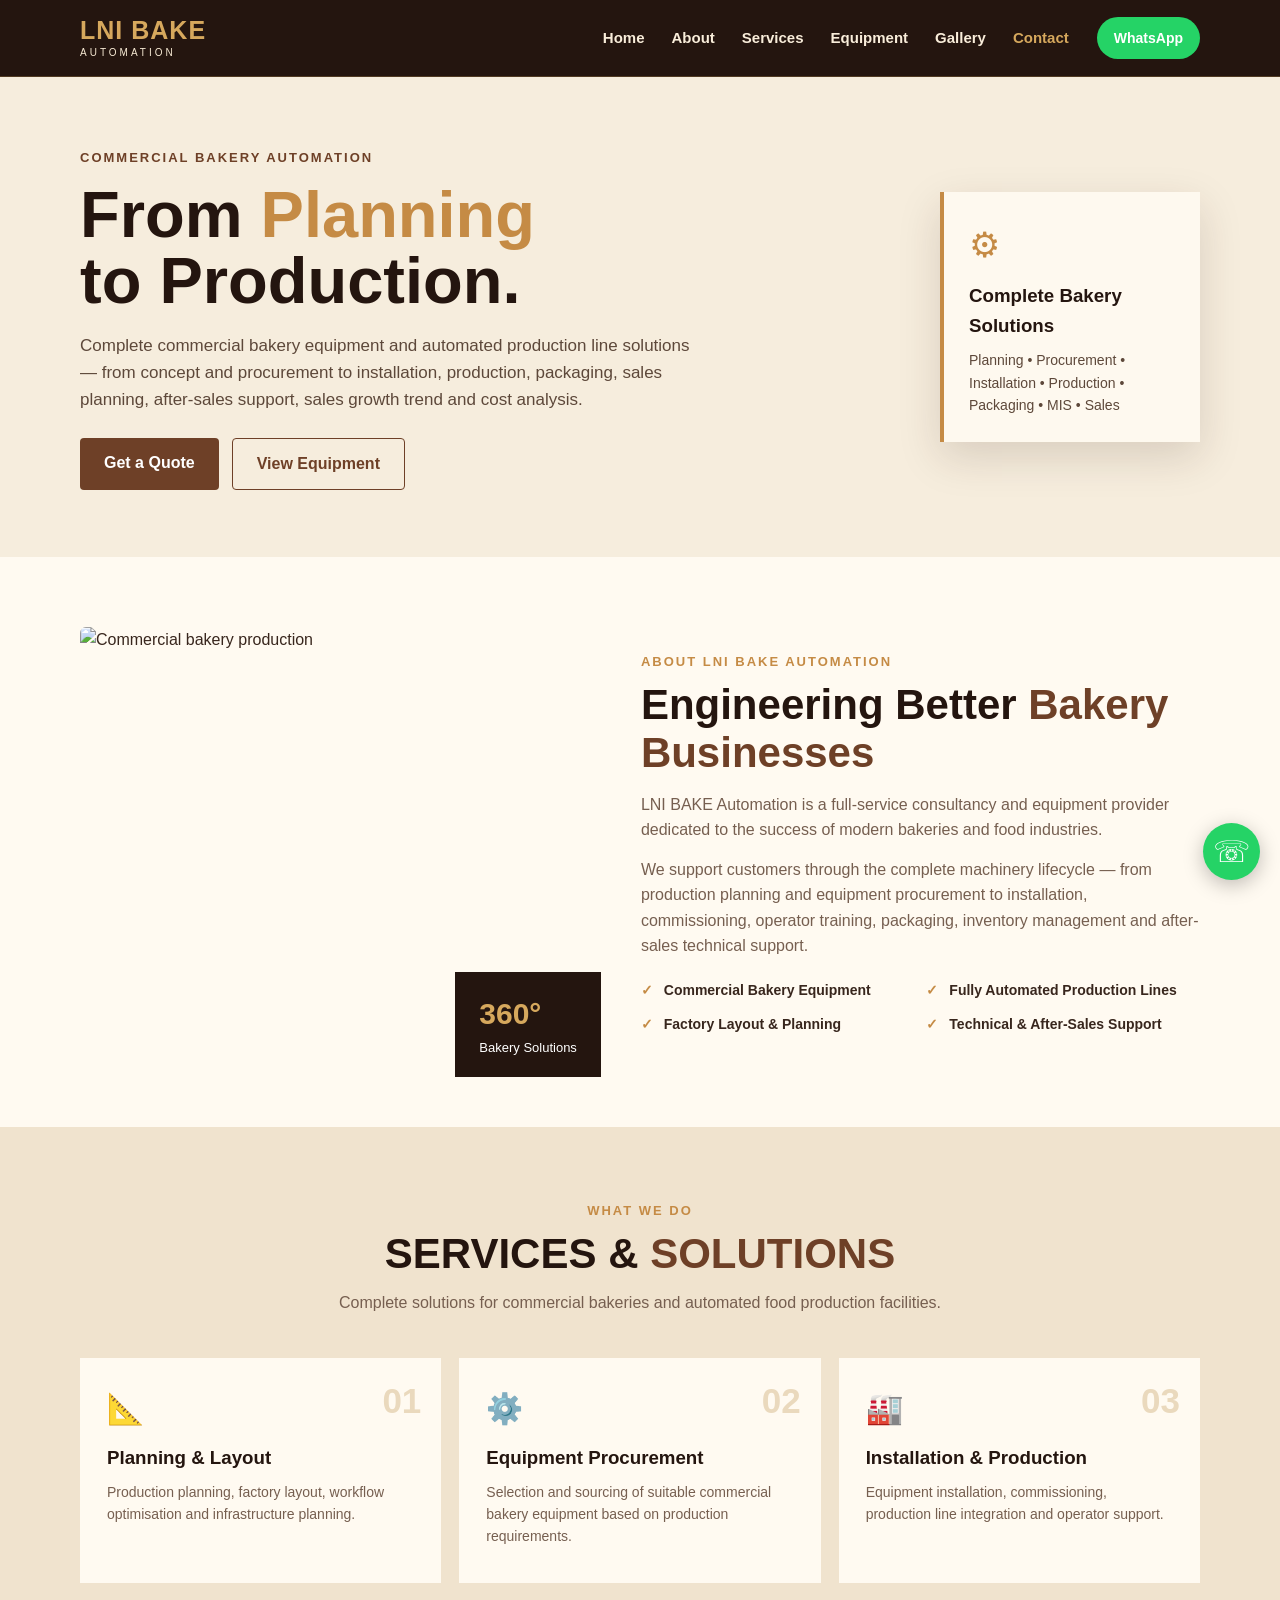
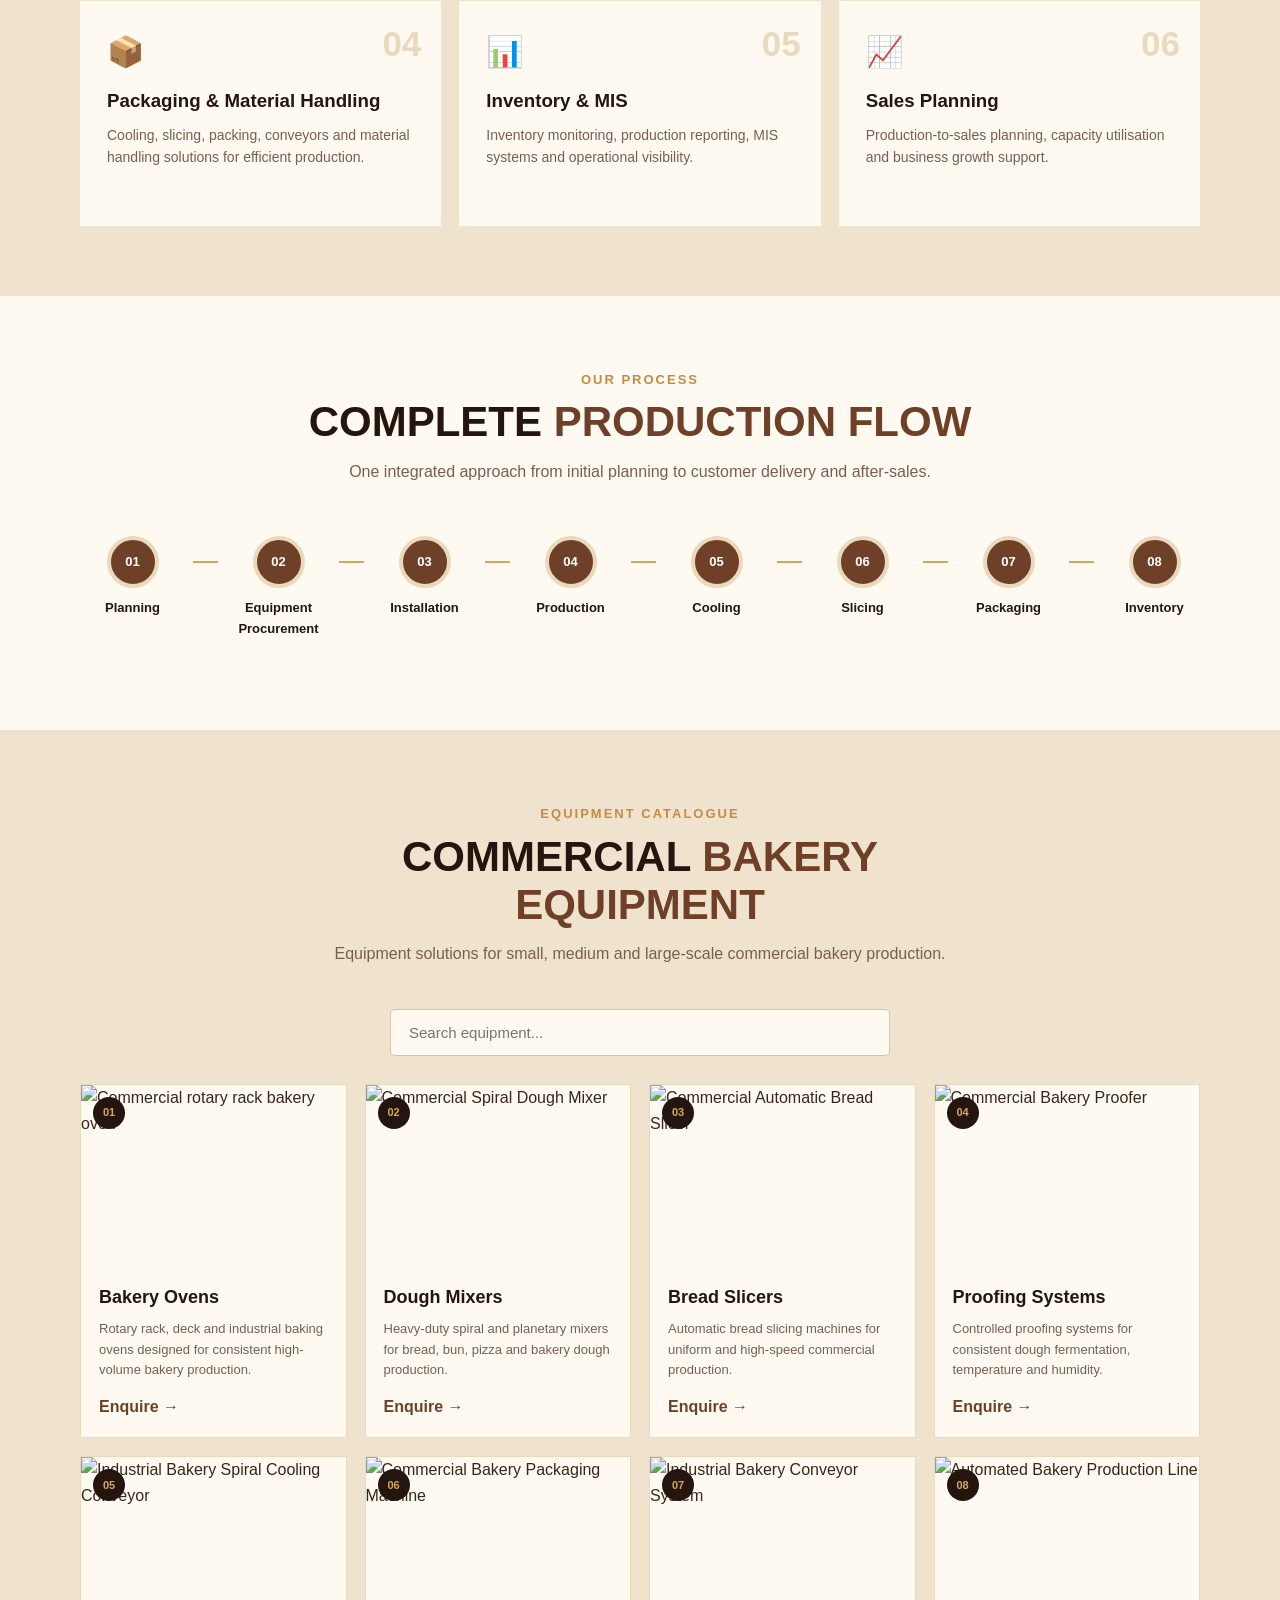
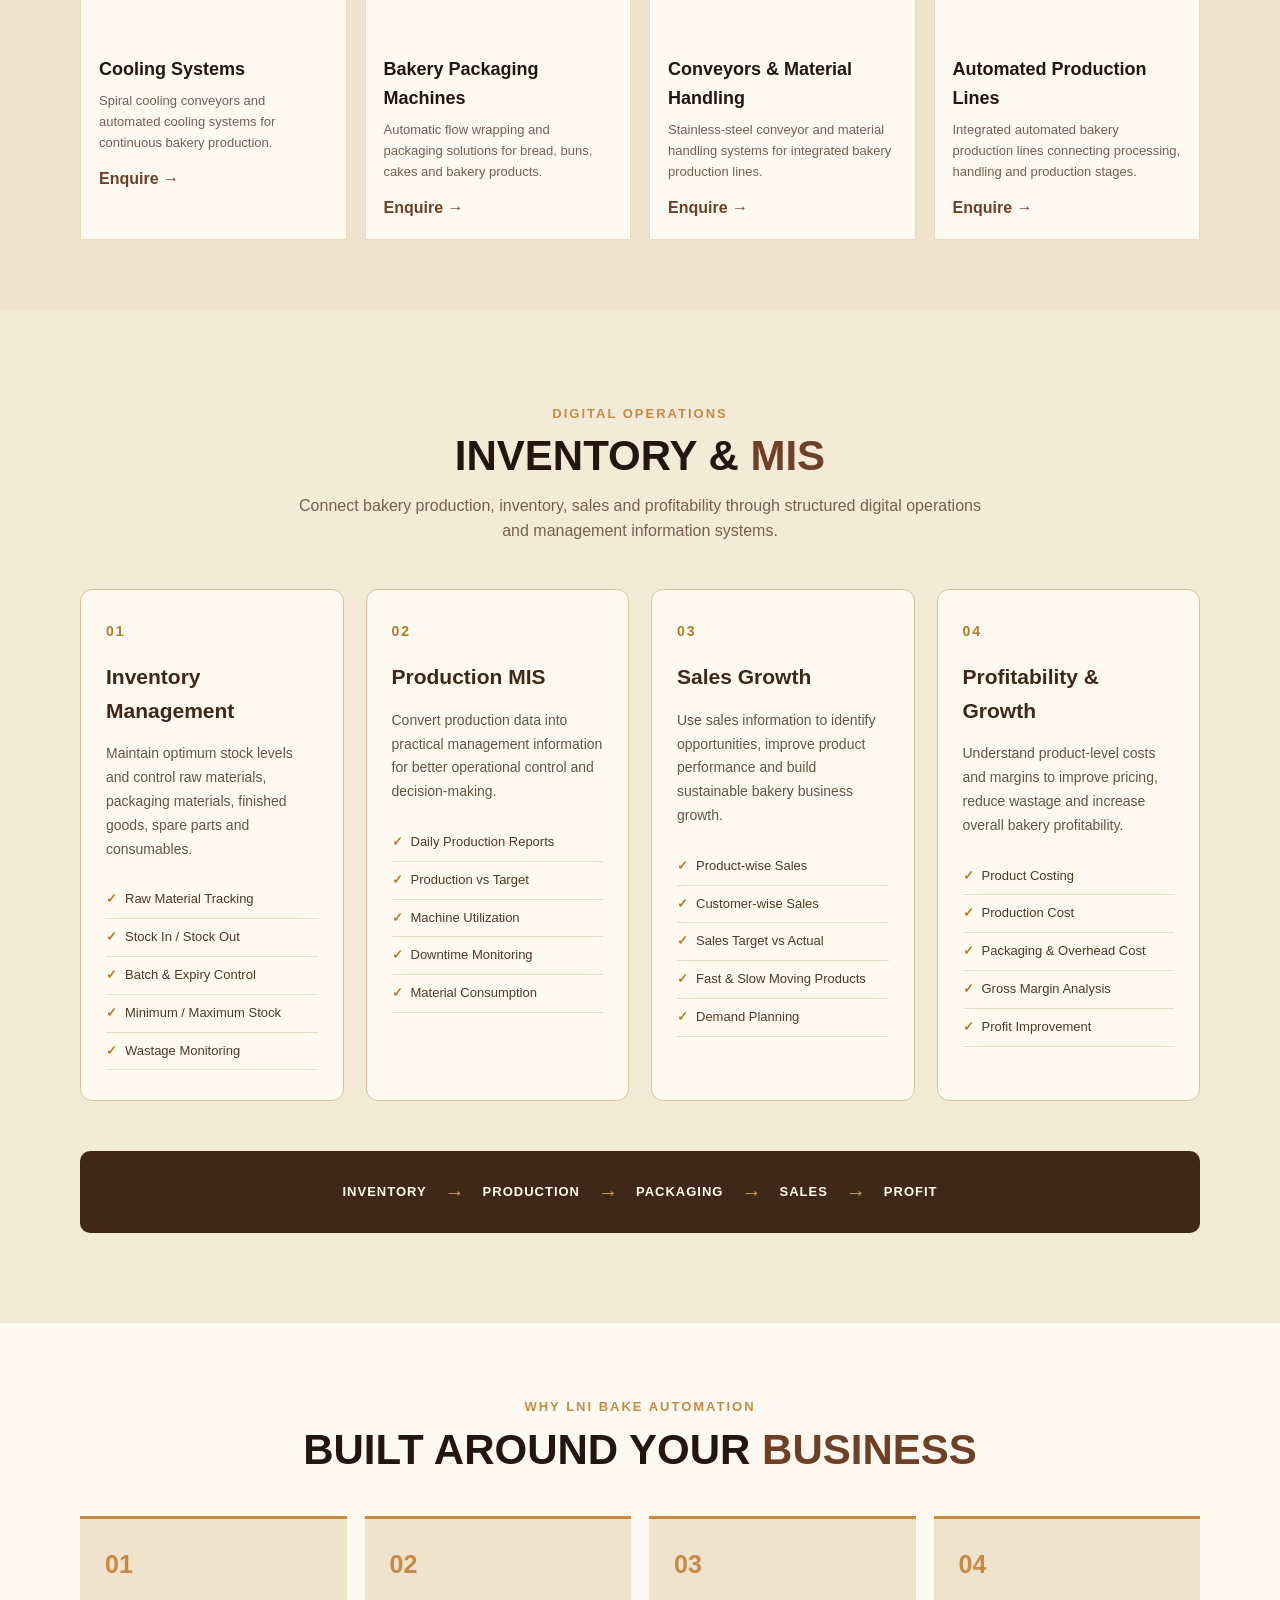
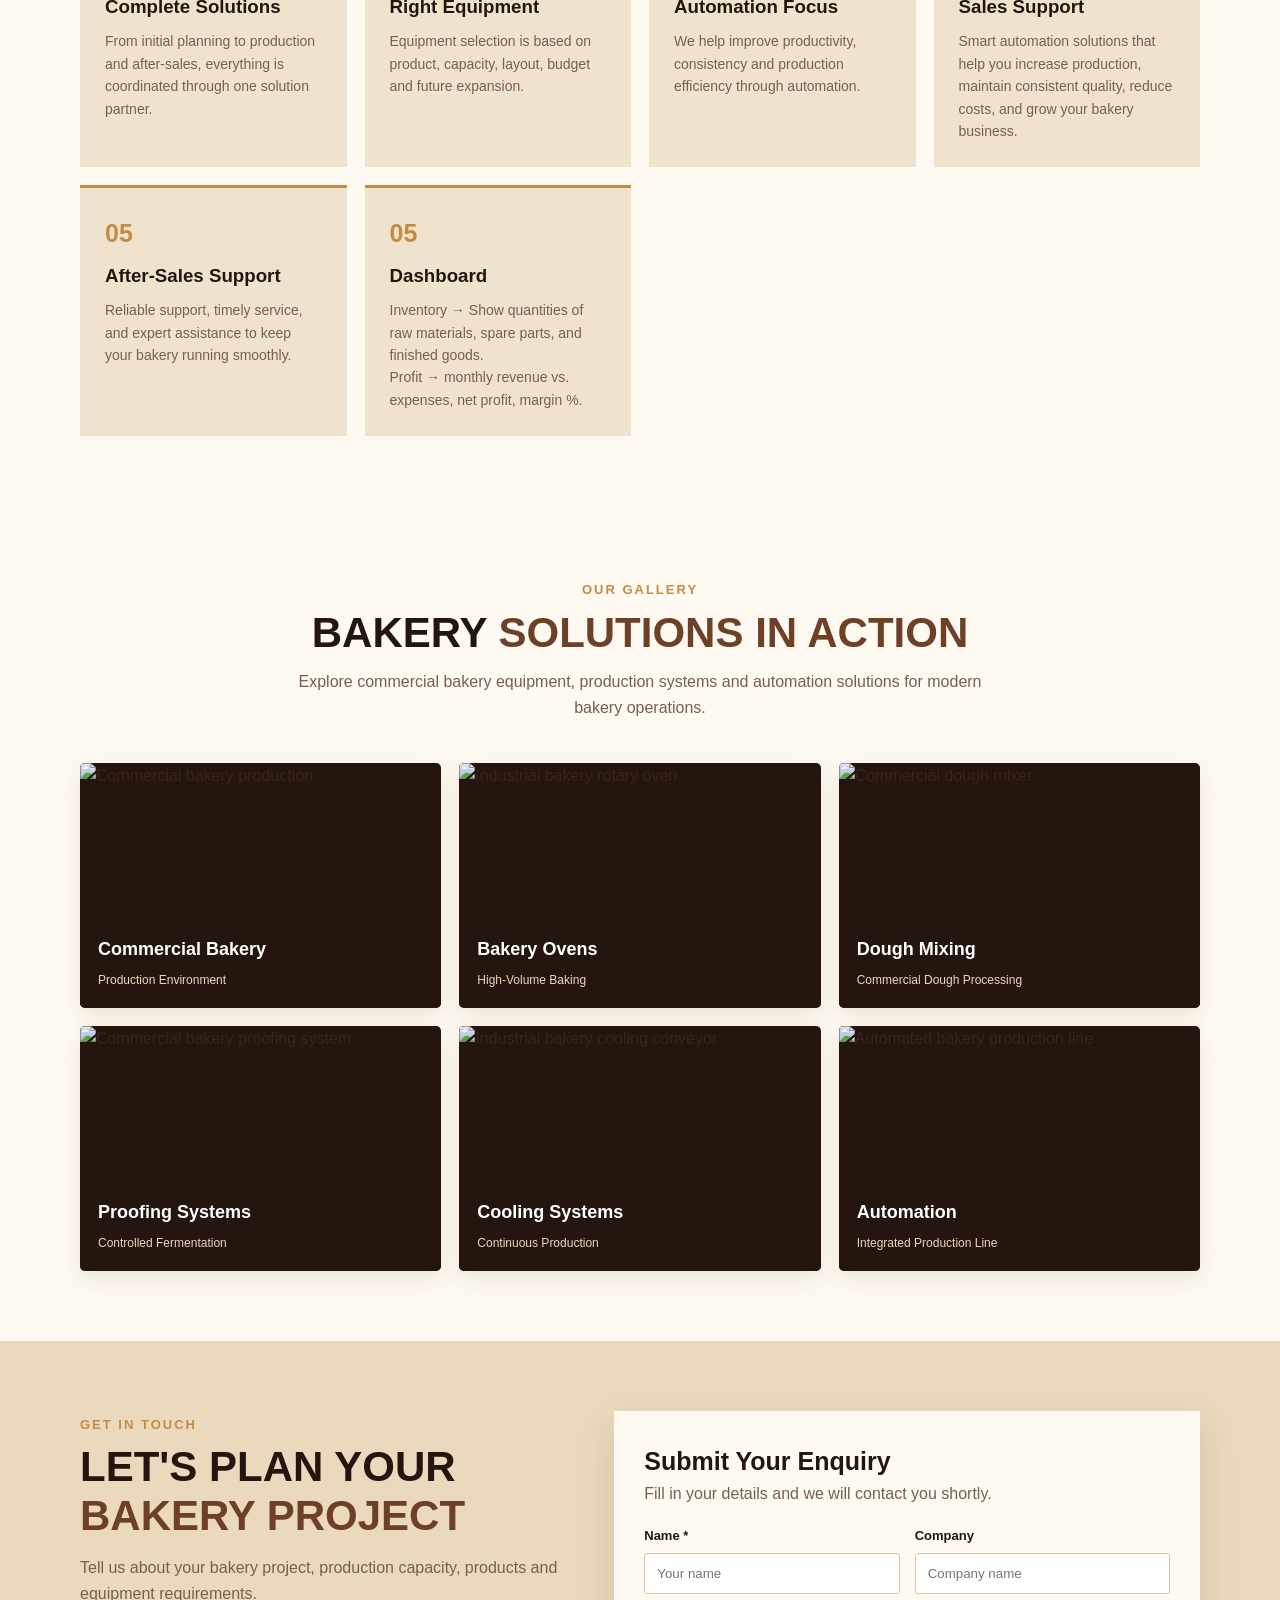
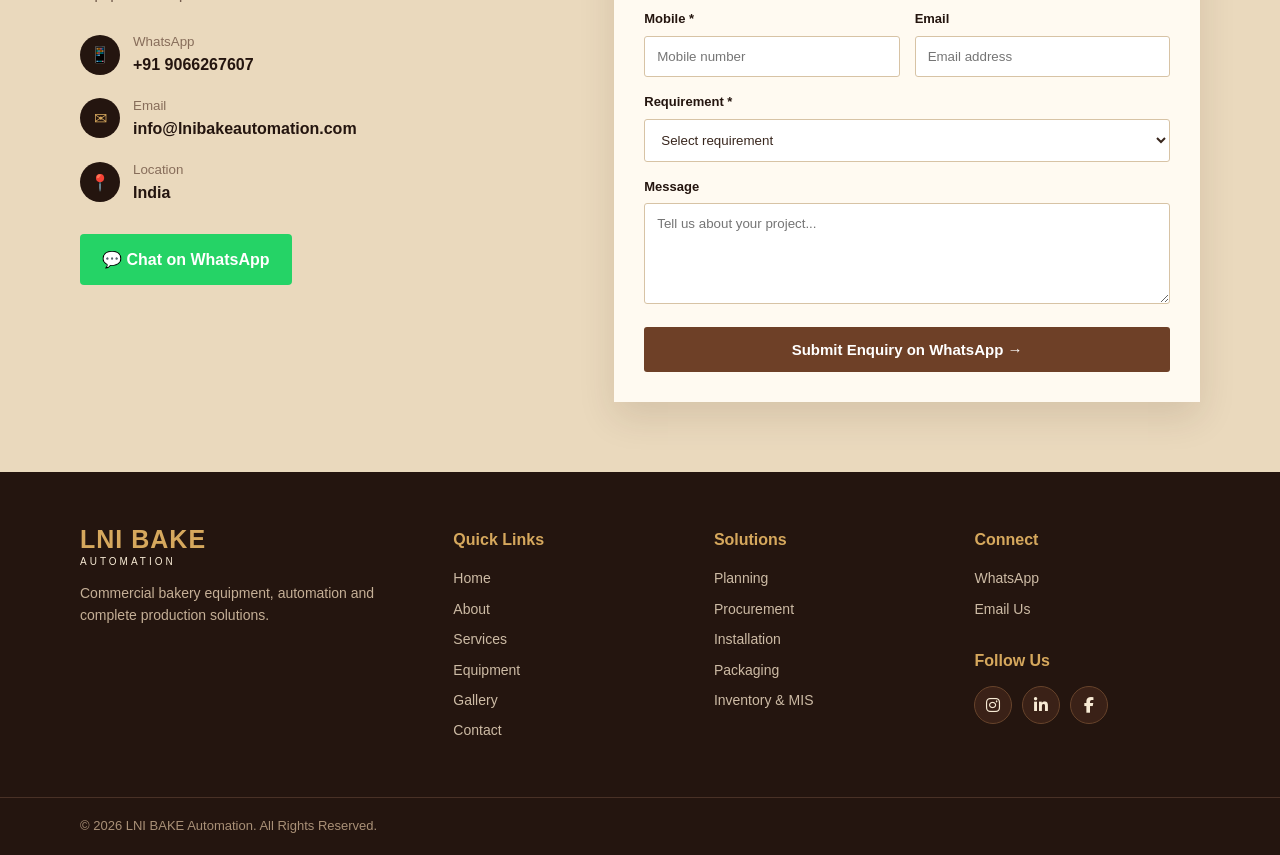
==== index.html @ 3cfc0305 "Add files via upload" ====
<!DOCTYPE html>
<html lang="en">
<head>
    <meta charset="UTF-8">
    <meta name="viewport" content="width=device-width, initial-scale=1.0">

<link rel="stylesheet"
      href="https://cdnjs.cloudflare.com/ajax/libs/font-awesome/6.5.2/css/all.min.css">

    <title>LNI BAKE Automation</title>

    <meta name="description"
          content="LNI BAKE Automation provides commercial bakery equipment, production line planning, procurement, installation, automation, packaging, inventory, MIS and sales planning solutions.">

    <link rel="stylesheet" href="style.css">
</head>

<body>

<!-- ================= HEADER ================= -->

<header class="header" id="home">

    <div class="container nav-container">

        <a href="#home" class="logo">
            <span class="logo-main">LNI BAKE</span>
            <span class="logo-sub">AUTOMATION</span>
        </a>

        <nav class="navbar" id="navbar">

            <a href="#" onclick="goHome(event)">Home</a>
            <a href="#about">About</a>
            <a href="#services">Services</a>
            <a href="#equipment">Equipment</a>
            <a href="#gallery">Gallery</a>
            <a href="#contact">Contact</a>

        </nav>

        <a class="header-whatsapp"
           href="https://wa.me/9066267607"
           target="_blank">
            WhatsApp
        </a>

        <button class="menu-toggle" id="menuToggle">
            ☰
        </button>

    </div>

</header>


<!-- ================= HERO ================= -->

<section class="hero">

    <div class="hero-overlay"></div>

    <div class="container hero-content">

        <div class="hero-text">

            <span class="hero-tag">
                COMMERCIAL BAKERY AUTOMATION
            </span>

            <h1>
                From <span>Planning</span><br>
                to Production.
            </h1>

            <p>
                Complete commercial bakery equipment and automated
                production line solutions — from concept and procurement
                to installation, production, packaging, sales planning, after-sales support, sales growth trend and cost analysis.
            </p>

            <div class="hero-buttons">

                <a href="#contact" class="btn btn-primary">
                    Get a Quote
                </a>

                <a href="#equipment" class="btn btn-outline">
                    View Equipment
                </a>

            </div>

        </div>

        <div class="hero-card">

            <div class="hero-card-icon">⚙</div>

            <h3>Complete Bakery Solutions</h3>

            <p>
                Planning • Procurement • Installation • Production •
                Packaging • MIS • Sales
            </p>

        </div>

    </div>

</section>


<!-- ================= ABOUT ================= -->

<section class="about section" id="about">

    <div class="container about-grid">

        <div class="about-image">

            <img
                src="https://images.unsplash.com/photo-1509440159596-0249088772ff?auto=format&fit=crop&w=1000&q=85"
                alt="Commercial bakery production">

            <div class="experience-box">
                <strong>360°</strong>
                <span>Bakery Solutions</span>
            </div>

        </div>

        <div class="about-content">

            <span class="section-label">ABOUT LNI BAKE AUTOMATION</span>

            <h2>
                Engineering Better
                <span>Bakery Businesses</span>
            </h2>

            <p>
                LNI BAKE Automation is a full-service consultancy and
                equipment provider dedicated to the success of modern
                bakeries and food industries.
            </p>

            <p>
                We support customers through the complete machinery
                lifecycle — from production planning and equipment
                procurement to installation, commissioning, operator
                training, packaging, inventory management and after-sales
                technical support.
            </p>

            <div class="about-points">

                <div>
                    <span>✓</span>
                    Commercial Bakery Equipment
                </div>

                <div>
                    <span>✓</span>
                    Fully Automated Production Lines
                </div>

                <div>
                    <span>✓</span>
                    Factory Layout & Planning
                </div>

                <div>
                    <span>✓</span>
                    Technical & After-Sales Support
                </div>

            </div>

        </div>

    </div>

</section>


<!-- ================= SERVICES ================= -->

<section class="services section" id="services">

    <div class="container">

        <div class="section-heading">

            <span class="section-label">
                WHAT WE DO
            </span>

            <h2>
                SERVICES & <span>SOLUTIONS</span>
            </h2>

            <p>
                Complete solutions for commercial bakeries and
                automated food production facilities.
            </p>

        </div>


        <div class="services-grid">

            <div class="service-card">
                <span class="service-number">01</span>
                <div class="service-icon">📐</div>
                <h3>Planning & Layout</h3>
                <p>
                    Production planning, factory layout, workflow
                    optimisation and infrastructure planning.
                </p>
            </div>


            <div class="service-card">
                <span class="service-number">02</span>
                <div class="service-icon">⚙️</div>
                <h3>Equipment Procurement</h3>
                <p>
                    Selection and sourcing of suitable commercial
                    bakery equipment based on production requirements.
                </p>
            </div>


            <div class="service-card">
                <span class="service-number">03</span>
                <div class="service-icon">🏭</div>
                <h3>Installation & Production</h3>
                <p>
                    Equipment installation, commissioning, production
                    line integration and operator support.
                </p>
            </div>


            <div class="service-card">
                <span class="service-number">04</span>
                <div class="service-icon">📦</div>
                <h3>Packaging & Material Handling</h3>
                <p>
                    Cooling, slicing, packing, conveyors and material
                    handling solutions for efficient production.
                </p>
            </div>


            <div class="service-card">
                <span class="service-number">05</span>
                <div class="service-icon">📊</div>
                <h3>Inventory & MIS</h3>
                <p>
                    Inventory monitoring, production reporting,
                    MIS systems and operational visibility.
                </p>
            </div>


            <div class="service-card">
                <span class="service-number">06</span>
                <div class="service-icon">📈</div>
                <h3>Sales Planning</h3>
                <p>
                    Production-to-sales planning, capacity utilisation
                    and business growth support.
                </p>
            </div>

        </div>

    </div>

</section>


<!-- ================= PROCESS ================= -->

<section class="process section">

    <div class="container">

        <div class="section-heading">

            <span class="section-label">
                OUR PROCESS
            </span>

            <h2>
                COMPLETE <span>PRODUCTION FLOW</span>
            </h2>

            <p>
                One integrated approach from initial planning
                to customer delivery and after-sales.
            </p>

        </div>


        <div class="process-flow">

            <div class="process-item">
                <div class="process-circle">01</div>
                <h3>Planning</h3>
            </div>

            <div class="process-line"></div>

            <div class="process-item">
                <div class="process-circle">02</div>
                <h3>Equipment Procurement</h3>
            </div>

            <div class="process-line"></div>

            <div class="process-item">
                <div class="process-circle">03</div>
                <h3>Installation</h3>
            </div>

            <div class="process-line"></div>

            <div class="process-item">
                <div class="process-circle">04</div>
                <h3>Production</h3>
            </div>

            <div class="process-line"></div>

            <div class="process-item">
                <div class="process-circle">05</div>
                <h3>Cooling</h3>
            </div>

            <div class="process-line"></div>

            <div class="process-item">
                <div class="process-circle">06</div>
                <h3>Slicing</h3>
            </div>

            <div class="process-line"></div>

            <div class="process-item">
                <div class="process-circle">07</div>
                <h3>Packaging</h3>
            </div>

            <div class="process-line"></div>

            <div class="process-item">
                <div class="process-circle">08</div>
                <h3>Inventory</h3>
            </div>

            <div class="process-line"></div>

            <div class="process-item">
                <div class="process-circle">09</div>
                <h3>MIS</h3>
            </div>

            <div class="process-line"></div>

            <div class="process-item">
                <div class="process-circle">10</div>
                <h3>Sales Planning</h3>
            </div>

            <div class="process-line"></div>

            <div class="process-item">
                <div class="process-circle">11</div>
                <h3>After-Sales</h3>
            </div>

        </div>

    </div>

</section>


<!-- ================= EQUIPMENT ================= -->

<section class="equipment section" id="equipment">

    <div class="container">

        <div class="section-heading">

            <span class="section-label">
                EQUIPMENT CATALOGUE
            </span>

            <h2>
                COMMERCIAL <span>BAKERY EQUIPMENT</span>
            </h2>

            <p>
                Equipment solutions for small, medium and large-scale
                commercial bakery production.
            </p>

        </div>


        <div class="search-box">

            <input
                type="text"
                id="productSearch"
                placeholder="Search equipment..."
                onkeyup="searchProducts()">

        </div>

        <p id="noProductFound" class="no-result">
            No matching equipment found.
        </p>


        <div class="equipment-grid" id="equipmentGrid">

<!-- COMMERCIAL BAKERY OVEN -->

<div class="equipment-card"
     data-name="deck oven bakery oven commercial oven rotary rack oven">

    <div class="equipment-image">

        <img
            src="https://s.alicdn.com/@sc04/kf/H9bd42519672644ce9e041d3411056da75/Rotary-Oven-12-16-32-64-Tray-Rotary-Ovens-64-Bandejas-Bread-Bakery-Equipment-Bakery-Oven.jpg"
            alt="Commercial rotary rack bakery oven">

        <span>01</span>

    </div>

    <div class="equipment-content">

        <h3>Bakery Ovens</h3>

        <p>
            Rotary rack, deck and industrial baking ovens
            designed for consistent high-volume bakery production.
        </p>

        <a href="#contact">Enquire →</a>

    </div>

</div>


          <!-- 02 DOUGH MIXER -->

            <div class="equipment-card"
                 data-name="commercial dough mixer spiral mixer planetary mixer dough mixing machine">

                <div class="equipment-image">

                    <img
                        src="https://image.made-in-china.com/2f0j00ZYrodAcISwuk/Spiral-Machine-Knead-10kg-20kg-25kg-50kg-100kg-Italian-Flour-Industry-Bread-Commercial-Dough-Mixer-for-Price.webp"
                        alt="Commercial Spiral Dough Mixer">

                    <span>02</span>

                </div>

                <div class="equipment-content">

                    <h3>Dough Mixers</h3>

                    <p>
                        Heavy-duty spiral and planetary mixers
                        for bread, bun, pizza and bakery dough production.
                    </p>

                    <a href="#contact">
                        Enquire →
                    </a>

                </div>

            </div>

 <!-- 03 COMMERCIAL BREAD SLICER -->

            <div class="equipment-card"
                 data-name="commercial bread slicer automatic bread slicer bread slicing machine">

                <div class="equipment-image">

                    <img
                        src="https://s.alicdn.com/%40sc04/kf/Hb0b812f32ac643009c23cef75359c316u/Industrial-39-Blades-12mm-Sandwich-Toast-Bread-Slicer-Cutter-Machine-Electric-French-Baguette-Bread-Cutter-Machine-for-Bakery.png"
                        alt="Commercial Automatic Bread Slicer">

                    <span>03</span>

                </div>

                <div class="equipment-content">

                    <h3>Bread Slicers</h3>

                    <p>
                        Automatic bread slicing machines for
                        uniform and high-speed commercial production.
                    </p>

                    <a href="#contact">
                        Enquire →
                    </a>

                </div>

            </div>


            <!-- 04 PROOFER -->

            <div class="equipment-card"
                 data-name="commercial proofer bakery proofer proofing chamber fermentation chamber">

                <div class="equipment-image">

                    <img
                        src="https://www.boykoinc.com/Content/Images/ItemImages/5120005-IMG_4715.JPG"
                        alt="Commercial Bakery Proofer">

                    <span>04</span>

                </div>

                <div class="equipment-content">

                    <h3>Proofing Systems</h3>

                    <p>
                        Controlled proofing systems for consistent
                        dough fermentation, temperature and humidity.
                    </p>

                    <a href="#contact">
                        Enquire →
                    </a>

                </div>

            </div>


            <!-- 05 COOLING SYSTEM -->

            <div class="equipment-card"
                 data-name="cooling system spiral cooling conveyor bakery cooling tower bread cooling">

                <div class="equipment-image">

                    <img
                        src="https://image.made-in-china.com/202f0j00cIEYotGnsyqR/Factory-Industrial-Toast-Sliced-Bread-Cooling-Spiral-Conveyor-Freezer-Baking-Machine-for-Sale.webp"
                        alt="Industrial Bakery Spiral Cooling Conveyor">

                    <span>05</span>

                </div>

                <div class="equipment-content">

                    <h3>Cooling Systems</h3>

                    <p>
                        Spiral cooling conveyors and automated
                        cooling systems for continuous bakery production.
                    </p>

                    <a href="#contact">
                        Enquire →
                    </a>

                </div>

            </div>


            <!-- 06 PACKAGING MACHINE -->

            <div class="equipment-card"
                 data-name="bakery packaging machine bread packing machine flow wrapper automatic packaging">

                <div class="equipment-image">

                    <img
                        src="https://www.fuji-packaging.com/fileadmin/_processed_/9/c/csm_AlphaWrapperSFolieVonOben_BoxMotion_dac851ef12.jpg"
                        alt="Commercial Bakery Packaging Machine">

                    <span>06</span>

                </div>

                <div class="equipment-content">

                    <h3>Bakery Packaging Machines</h3>

                    <p>
                        Automatic flow wrapping and packaging
                        solutions for bread, buns, cakes and bakery products.
                    </p>

                    <a href="#contact">
                        Enquire →
                    </a>

                </div>

            </div>


            <!-- 07 CONVEYOR -->

            <div class="equipment-card"
                 data-name="bakery conveyor material handling conveyor production conveyor stainless steel conveyor">

                <div class="equipment-image">

                    <img
                        src="https://cbfbakerysystems.com/wp-content/uploads/2025/08/Conveyors-1024x727.jpg"
                        alt="Industrial Bakery Conveyor System">

                    <span>07</span>

                </div>

                <div class="equipment-content">

                    <h3>Conveyors & Material Handling</h3>

                    <p>
                        Stainless-steel conveyor and material handling
                        systems for integrated bakery production lines.
                    </p>

                    <a href="#contact">
                        Enquire →
                    </a>

                </div>

            </div>


       <!-- 08 AUTOMATION LINE -->

            <div class="equipment-card"
                 data-name="automated bakery production line bakery automation bread production line industrial automation">

                <div class="equipment-image">

                    <img
                        src="https://www.hopi-consulting.com/hopi/wp-content/uploads/2020/04/IMG_3458-4-scaled.jpg"
                        alt="Automated Bakery Production Line">

                    <span>08</span>

                </div>

                <div class="equipment-content">

                    <h3>Automated Production Lines</h3>

                    <p>
                        Integrated automated bakery production lines
                        connecting processing, handling and production stages.
                    </p>

                    <a href="#contact">
                        Enquire →
                    </a>

                </div>

            </div>


        </div>

    </div>

</section>


<!-- ================= INVENTORY & MIS ================= -->

<!-- ================= DIGITAL OPERATIONS ================= -->

<section class="digital-operations section" id="digital">

    <div class="container">

        <div class="section-heading">

            <span class="section-label">
                DIGITAL OPERATIONS
            </span>

            <h2>
                INVENTORY & <span>MIS</span>
            </h2>

            <p>
                Connect bakery production, inventory, sales and
                profitability through structured digital operations
                and management information systems.
            </p>

        </div>


        <div class="digital-grid">


            <!-- INVENTORY -->

            <div class="digital-card">

                <div class="digital-number">01</div>

                <h3>Inventory Management</h3>

                <p>
                    Maintain optimum stock levels and control raw
                    materials, packaging materials, finished goods,
                    spare parts and consumables.
                </p>

                <ul>
                    <li>Raw Material Tracking</li>
                    <li>Stock In / Stock Out</li>
                    <li>Batch & Expiry Control</li>
                    <li>Minimum / Maximum Stock</li>
                    <li>Wastage Monitoring</li>
                </ul>

            </div>


            <!-- MIS -->

            <div class="digital-card">

                <div class="digital-number">02</div>

                <h3>Production MIS</h3>

                <p>
                    Convert production data into practical
                    management information for better operational
                    control and decision-making.
                </p>

                <ul>
                    <li>Daily Production Reports</li>
                    <li>Production vs Target</li>
                    <li>Machine Utilization</li>
                    <li>Downtime Monitoring</li>
                    <li>Material Consumption</li>
                </ul>

            </div>


            <!-- SALES -->

            <div class="digital-card">

                <div class="digital-number">03</div>

                <h3>Sales Growth</h3>

                <p>
                    Use sales information to identify opportunities,
                    improve product performance and build sustainable
                    bakery business growth.
                </p>

                <ul>
                    <li>Product-wise Sales</li>
                    <li>Customer-wise Sales</li>
                    <li>Sales Target vs Actual</li>
                    <li>Fast & Slow Moving Products</li>
                    <li>Demand Planning</li>
                </ul>

            </div>


            <!-- PROFIT -->

            <div class="digital-card">

                <div class="digital-number">04</div>

                <h3>Profitability & Growth</h3>

                <p>
                    Understand product-level costs and margins to
                    improve pricing, reduce wastage and increase
                    overall bakery profitability.
                </p>

                <ul>
                    <li>Product Costing</li>
                    <li>Production Cost</li>
                    <li>Packaging & Overhead Cost</li>
                    <li>Gross Margin Analysis</li>
                    <li>Profit Improvement</li>
                </ul>

            </div>


        </div>


        <!-- BUSINESS FLOW -->

        <div class="digital-flow">

            <span>INVENTORY</span>
            <b>→</b>

            <span>PRODUCTION</span>
            <b>→</b>

            <span>PACKAGING</span>
            <b>→</b>

            <span>SALES</span>
            <b>→</b>

            <span>PROFIT</span>

        </div>

    </div>

</section>

<!-- ================= WHY CHOOSE ================= -->

<section class="why section">

    <div class="container">

        <div class="section-heading">

            <span class="section-label">
                WHY LNI BAKE AUTOMATION
            </span>

            <h2>
                BUILT AROUND YOUR <span>BUSINESS</span>
            </h2>

        </div>


        <div class="why-grid">

            <div class="why-card">
                <div>01</div>
                <h3>Complete Solutions</h3>
                <p>
                    From initial planning to production and after-sales,
                    everything is coordinated through one solution partner.
                </p>
            </div>

            <div class="why-card">
                <div>02</div>
                <h3>Right Equipment</h3>
                <p>
                    Equipment selection is based on product, capacity,
                    layout, budget and future expansion.
                </p>
            </div>

            <div class="why-card">
                <div>03</div>
                <h3>Automation Focus</h3>
                <p>
                    We help improve productivity, consistency and
                    production efficiency through automation.
                </p>
            </div>

            <div class="why-card">
                <div>04</div>
                <h3>Sales Support</h3>
                <p>
                    Smart automation solutions that help you increase production, 
		maintain consistent quality, reduce costs, and grow your bakery business.
                </p>
            </div>

	<div class="why-card">
                <div>05</div>
                <h3>After-Sales Support</h3>
                <p>
                    Reliable support, timely service, and expert assistance to keep your bakery running smoothly.
                </p>
        </div>

	<div class="why-card">
                <div>05</div>
                <h3>Dashboard</h3>
                <p>
Inventory → Show quantities of raw materials, spare parts, and finished goods.<br>

Profit → monthly revenue vs. expenses, net profit, margin %.

                </p>
        </div>


        </div>

    </div>

</section>



<!-- ================= GALLERY ================= -->

<section class="gallery section" id="gallery">

    <div class="container">

        <div class="section-heading">

            <span class="section-label">
                OUR GALLERY
            </span>

            <h2>
                BAKERY <span>SOLUTIONS IN ACTION</span>
            </h2>

            <p>
                Explore commercial bakery equipment, production systems
                and automation solutions for modern bakery operations.
            </p>

        </div>

        <div class="gallery-grid">

            <div class="gallery-item">
                <img
                    src="https://images.unsplash.com/photo-1509440159596-0249088772ff?auto=format&fit=crop&w=1000&q=85"
                    alt="Commercial bakery production"
                    loading="lazy">
                <div class="gallery-caption">
                    <strong>Commercial Bakery</strong>
                    <span>Production Environment</span>
                </div>
            </div>

            <div class="gallery-item">
                <img
                    src="https://s.alicdn.com/@sc04/kf/H9bd42519672644ce9e041d3411056da75/Rotary-Oven-12-16-32-64-Tray-Rotary-Ovens-64-Bandejas-Bread-Bakery-Equipment-Bakery-Oven.jpg"
                    alt="Industrial bakery rotary oven"
                    loading="lazy">
                <div class="gallery-caption">
                    <strong>Bakery Ovens</strong>
                    <span>High-Volume Baking</span>
                </div>
            </div>

            <div class="gallery-item">
                <img
                    src="https://image.made-in-china.com/2f0j00ZYrodAcISwuk/Spiral-Machine-Knead-10kg-20kg-25kg-50kg-100kg-Italian-Flour-Industry-Bread-Commercial-Dough-Mixer-for-Price.webp"
                    alt="Commercial dough mixer"
                    loading="lazy">
                <div class="gallery-caption">
                    <strong>Dough Mixing</strong>
                    <span>Commercial Dough Processing</span>
                </div>
            </div>

            <div class="gallery-item">
                <img
                    src="https://www.boykoinc.com/Content/Images/ItemImages/5120005-IMG_4715.JPG"
                    alt="Commercial bakery proofing system"
                    loading="lazy">
                <div class="gallery-caption">
                    <strong>Proofing Systems</strong>
                    <span>Controlled Fermentation</span>
                </div>
            </div>

            <div class="gallery-item">
                <img
                    src="https://image.made-in-china.com/202f0j00cIEYotGnsyqR/Factory-Industrial-Toast-Sliced-Bread-Cooling-Spiral-Conveyor-Freezer-Baking-Machine-for-Sale.webp"
                    alt="Industrial bakery cooling conveyor"
                    loading="lazy">
                <div class="gallery-caption">
                    <strong>Cooling Systems</strong>
                    <span>Continuous Production</span>
                </div>
            </div>

            <div class="gallery-item">
                <img
                    src="https://www.hopi-consulting.com/hopi/wp-content/uploads/2020/04/IMG_3458-4-scaled.jpg"
                    alt="Automated bakery production line"
                    loading="lazy">
                <div class="gallery-caption">
                    <strong>Automation</strong>
                    <span>Integrated Production Line</span>
                </div>
            </div>

        </div>

    </div>

</section>

<!-- ================= CONTACT ================= -->

<section class="contact section" id="contact">

    <div class="container contact-grid">

        <div class="contact-info">

            <span class="section-label">
                GET IN TOUCH
            </span>

            <h2>
                LET'S PLAN YOUR
                <span>BAKERY PROJECT</span>
            </h2>

            <p>
                Tell us about your bakery project, production capacity,
                products and equipment requirements.
            </p>


            <div class="contact-details">

                <div class="contact-detail">
                    <span>📱</span>
                    <div>
                        <small>WhatsApp</small>
                        <strong>+91 9066267607</strong>
                    </div>
                </div>

                <div class="contact-detail">
                    <span>✉</span>
                    <div>
                        <small>Email</small>
                        <strong>info@lnibakeautomation.com</strong>
                    </div>
                </div>

                <div class="contact-detail">
                    <span>📍</span>
                    <div>
                        <small>Location</small>
                        <strong>India</strong>
                    </div>
                </div>

            </div>


            <a class="large-whatsapp"
               href="https://wa.me/9066267607"
               target="_blank">

                💬 Chat on WhatsApp

            </a>

        </div>


        <div class="contact-form-box">

            <h3>Submit Your Enquiry</h3>

            <p>
                Fill in your details and we will contact you shortly.
            </p>


            <form id="enquiryForm">

                <div class="form-row">

                    <div class="form-group">

                        <label>Name *</label>

                        <input
                            type="text"
                            id="name"
                            placeholder="Your name"
                            required>

                    </div>


                    <div class="form-group">

                        <label>Company</label>

                        <input
                            type="text"
                            id="company"
                            placeholder="Company name">

                    </div>

                </div>


                <div class="form-row">

                    <div class="form-group">

                        <label>Mobile *</label>

                        <input
                            type="tel"
                            id="mobile"
                            placeholder="Mobile number"
                            required>

                    </div>


                    <div class="form-group">

                        <label>Email</label>

                        <input
                            type="email"
                            id="email"
                            placeholder="Email address">

                    </div>

                </div>


                <div class="form-group">

                    <label>Requirement *</label>

                    <select id="requirement" required>

                        <option value="">
                            Select requirement
                        </option>

                        <option>
                            Bakery Planning & Layout
                        </option>

                        <option>
                            Equipment Procurement
                        </option>

                        <option>
                            Automated Production Line
                        </option>

                        <option>
                            Oven
                        </option>

                        <option>
                            Dough Mixer
                        </option>

                        <option>
                            Bread Slicer
                        </option>

                        <option>
                            Cooling System
                        </option>

                        <option>
                            Packaging Machine
                        </option>

                        <option>
                            Inventory & MIS
                        </option>

                        <option>
                            Sales Planning
                        </option>

                        <option>
                            After-Sales Support
                        </option>

                    </select>

                </div>


                <div class="form-group">

                    <label>Message</label>

                    <textarea
                        id="message"
                        rows="5"
                        placeholder="Tell us about your project..."></textarea>

                </div>


                <button type="submit" class="submit-btn">

                    Submit Enquiry on WhatsApp →

                </button>

            </form>

        </div>

    </div>

</section>


<!-- ================= FOOTER ================= -->

<footer class="footer">

    <div class="container footer-grid">

        <div class="footer-brand">

            <a href="#home" class="logo">
                <span class="logo-main">LNI BAKE</span>
                <span class="logo-sub">AUTOMATION</span>
            </a>

            <p>
                Commercial bakery equipment,
                automation and complete production
                solutions.
            </p>

        </div>


        <div class="footer-menu">

            <h4>Quick Links</h4>

            <a href="#home">Home</a>
            <a href="#about">About</a>
            <a href="#services">Services</a>
            <a href="#equipment">Equipment</a>
            <a href="#gallery">Gallery</a>
            <a href="#contact">Contact</a>

        </div>


        <div class="footer-menu">

            <h4>Solutions</h4>

            <a href="#services">Planning</a>
            <a href="#services">Procurement</a>
            <a href="#services">Installation</a>
            <a href="#services">Packaging</a>
            <a href="#services">Inventory & MIS</a>

        </div>


        <div class="footer-menu">

            <h4>Connect</h4>

            <a href="https://wa.me/9066267607"
               target="_blank">
                WhatsApp
            </a>

            <a href="mailto:info@lnibakeautomation.com">
                Email Us
            </a>

<!-- SOCIAL MEDIA -->
<div class="footer-social">
    <h4>Follow Us</h4>

    <div class="social-links">

        <a href="https://www.instagram.com/YOUR_USERNAME"
           target="_blank"
           rel="noopener noreferrer"
           aria-label="Follow LNI Bake Automation on Instagram">
            <i class="fab fa-instagram"></i>
        </a>

        <a href="https://www.linkedin.com/company/YOUR_COMPANY"
           target="_blank"
           rel="noopener noreferrer"
           aria-label="Follow LNI Bake Automation on LinkedIn">
            <i class="fab fa-linkedin-in"></i>
        </a>

        <a href="https://www.facebook.com/YOUR_PAGE"
           target="_blank"
           rel="noopener noreferrer"
           aria-label="Follow LNI Bake Automation on Facebook">
            <i class="fab fa-facebook-f"></i>
        </a>

    </div>
</div>


        </div>

    </div>


    <div class="footer-bottom">

        <div class="container">

            <p>
                © 2026 LNI BAKE Automation. All Rights Reserved.
            </p>

        </div>

    </div>

</footer>


<!-- ================= FLOATING WHATSAPP ================= -->

<a href="https://wa.me/9066267607"
   class="floating-whatsapp"
   target="_blank"
   aria-label="Chat on WhatsApp">

    <span>☏</span>

</a>


<script src="script.js"></script>

</body>
</html>
---- style.css ----
/* =========================================================
   LNI BAKE AUTOMATION
   COMMERCIAL BAKERY EQUIPMENT WEBSITE
   ========================================================= */


/* ================= RESET ================= */

* {
    margin: 0;
    padding: 0;
    box-sizing: border-box;
}

html {
    scroll-behavior: smooth;
}

body {
    font-family: Calibri, "Segoe UI", Arial, sans-serif;
    background: #f6eddd;
    color: #38261d;
    line-height: 1.6;
}

img {
    width: 100%;
    display: block;
}

a {
    text-decoration: none;
    color: inherit;
}

button,
input,
select,
textarea {
    font-family: inherit;
}


/* ================= COLORS ================= */

:root {

    --dark: #24150f;
    --dark-brown: #3a2117;

    --brown: #6e4027;
    --brown-light: #8b5a3c;

    --caramel: #c58b45;
    --gold: #d6a85d;

    --cream: #f6eddd;
    --cream-light: #fffaf1;
    --cream-dark: #ead9bd;

    --text: #38261d;
    --text-light: #765f50;

    --white: #ffffff;

}


/* ================= COMMON ================= */

.container {
    width: min(1120px, 92%);
    margin: auto;
}

.section {
    padding: 70px 0;
}

.section-heading {
    text-align: center;
    max-width: 700px;
    margin: 0 auto 42px;
}

.section-label {
    display: inline-block;
    color: var(--caramel);
    font-size: 13px;
    font-weight: bold;
    letter-spacing: 2px;
    margin-bottom: 8px;
}

.section-heading h2,
.about-content h2,
.mis-content h2,
.contact-info h2 {
    font-size: clamp(28px, 4vw, 42px);
    line-height: 1.15;
    color: var(--dark);
}

.section-heading h2 span,
.about-content h2 span,
.mis-content h2 span,
.contact-info h2 span {
    color: var(--brown);
}

.section-heading p {
    margin-top: 12px;
    color: var(--text-light);
}


/* ================= HEADER ================= */

.header {
    position: sticky;
    top: 0;
    z-index: 1000;
    background: var(--dark);
    border-bottom: 1px solid rgba(214, 168, 93, 0.25);
}

.nav-container {
    height: 76px;
    display: flex;
    align-items: center;
    gap: 28px;
}

.logo {
    display: flex;
    flex-direction: column;
    line-height: 1;
    min-width: 150px;
}

.logo-main {
    color: var(--gold);
    font-size: 25px;
    font-weight: bold;
    letter-spacing: 1px;
}

.logo-sub {
    color: #f7ead4;
    font-size: 10px;
    letter-spacing: 3px;
    margin-top: 5px;
}

.navbar {
    display: flex;
    justify-content: center;
    align-items: center;
    gap: 27px;
    margin-left: auto;
}

.navbar a {
    color: #f9edda;
    font-size: 15px;
    font-weight: 600;
    transition: 0.3s;
}

.navbar a:hover,
.navbar a.active {
    color: var(--gold);
}

.header-whatsapp {
    padding: 10px 17px;
    border-radius: 25px;
    background: #25d366;
    color: white;
    font-weight: bold;
    font-size: 14px;
}

.menu-toggle {
    display: none;
    border: 0;
    background: none;
    color: white;
    font-size: 27px;
    cursor: pointer;
}


/* ================= HERO ================= */

.hero {
    position: relative;
    min-height: 480px;
    display: flex;
    align-items: center;

    background:
        linear-gradient(
            90deg,
            rgba(246, 237, 221, 0.98) 0%,
            rgba(246, 237, 221, 0.92) 48%,
            rgba(246, 237, 221, 0.35) 100%
        ),
        url("https://images.unsplash.com/photo-1509440159596-0249088772ff?auto=format&fit=crop&w=1800&q=85")
        center/cover;
}

.hero-content {
    display: flex;
    align-items: center;
    justify-content: space-between;
    gap: 40px;
    position: relative;
    z-index: 2;
}

.hero-text {
    max-width: 670px;
}

.hero-tag {
    color: var(--brown);
    font-weight: bold;
    font-size: 13px;
    letter-spacing: 2px;
}

.hero h1 {
    margin: 12px 0 17px;
    font-size: clamp(42px, 6vw, 65px);
    line-height: 1.02;
    color: var(--dark);
}

.hero h1 span {
    color: var(--caramel);
}

.hero p {
    max-width: 620px;
    color: #5d483a;
    font-size: 17px;
}

.hero-buttons {
    display: flex;
    gap: 13px;
    margin-top: 25px;
    flex-wrap: wrap;
}

.btn {
    display: inline-block;
    padding: 12px 24px;
    border-radius: 4px;
    font-weight: bold;
    transition: 0.3s;
}

.btn-primary {
    background: var(--brown);
    color: white;
}

.btn-primary:hover {
    background: var(--dark);
}

.btn-outline {
    border: 1px solid var(--brown);
    color: var(--brown);
}

.btn-outline:hover {
    background: var(--brown);
    color: white;
}

.hero-card {
    width: 260px;
    padding: 25px;
    background: rgba(255, 250, 241, 0.92);
    border-left: 4px solid var(--caramel);
    box-shadow: 0 15px 40px rgba(52, 30, 18, 0.15);
}

.hero-card-icon {
    font-size: 35px;
    color: var(--caramel);
}

.hero-card h3 {
    margin: 8px 0;
    color: var(--dark);
}

.hero-card p {
    font-size: 14px;
}


/* ================= ABOUT ================= */

.about {
    background: var(--cream-light);
}

.about-grid {
    display: grid;
    grid-template-columns: 0.95fr 1.05fr;
    align-items: center;
    gap: 55px;
}

.about-image {
    position: relative;
}

.about-image img {
    height: 430px;
    object-fit: cover;
    border-radius: 6px;
}

.experience-box {
    position: absolute;
    bottom: -20px;
    right: -15px;
    background: var(--dark);
    color: white;
    padding: 18px 24px;
    display: flex;
    flex-direction: column;
}

.experience-box strong {
    color: var(--gold);
    font-size: 30px;
}

.experience-box span {
    font-size: 13px;
}

.about-content p {
    margin: 14px 0;
    color: var(--text-light);
}

.about-points {
    display: grid;
    grid-template-columns: 1fr 1fr;
    gap: 12px;
    margin-top: 20px;
}

.about-points div {
    font-size: 14px;
    font-weight: 600;
}

.about-points span,
.mis-item span {
    color: var(--caramel);
    margin-right: 7px;
}


/* ================= SERVICES ================= */

.services {
    background: #f0e3ce;
}

.services-grid {
    display: grid;
    grid-template-columns: repeat(3, 1fr);
    gap: 18px;
}

.service-card {
    position: relative;
    background: var(--cream-light);
    padding: 27px;
    min-height: 225px;
    border-bottom: 3px solid transparent;
    transition: 0.3s;
}

.service-card:hover {
    transform: translateY(-5px);
    border-bottom-color: var(--caramel);
    box-shadow: 0 12px 25px rgba(72, 43, 24, 0.10);
}

.service-number {
    position: absolute;
    right: 20px;
    top: 15px;
    font-size: 35px;
    color: #ead9bd;
    font-weight: bold;
}

.service-icon {
    font-size: 30px;
    margin-bottom: 10px;
}

.service-card h3 {
    color: var(--dark);
    margin-bottom: 8px;
}

.service-card p {
    color: var(--text-light);
    font-size: 14px;
}


/* ================= PROCESS ================= */

.process {
    background: var(--cream-light);
}

.process-flow {
    display: flex;
    align-items: flex-start;
    gap: 8px;
    overflow-x: auto;
    padding: 10px 0 20px;
}

.process-item {
    min-width: 105px;
    text-align: center;
}

.process-circle {
    width: 52px;
    height: 52px;
    margin: auto;
    display: flex;
    align-items: center;
    justify-content: center;
    border-radius: 50%;
    background: var(--brown);
    color: white;
    font-size: 13px;
    font-weight: bold;
    border: 4px solid #ead9bd;
}

.process-item h3 {
    font-size: 13px;
    margin-top: 10px;
    color: var(--dark);
}

.process-line {
    height: 2px;
    min-width: 25px;
    margin-top: 25px;
    background: var(--gold);
}


/* ================= EQUIPMENT ================= */

.equipment {
    background: #f0e3ce;
}

.search-box {
    max-width: 500px;
    margin: 0 auto 10px;
}

.search-box input {
    width: 100%;
    padding: 14px 18px;
    border: 1px solid #d7c3a5;
    border-radius: 5px;
    outline: none;
    background: var(--cream-light);
    font-size: 15px;
}

.search-box input:focus {
    border-color: var(--caramel);
}

.no-result {
    display: none;
    text-align: center;
    color: #a0442d;
    margin: 15px 0;
}

.equipment-grid {
    display: grid;
    grid-template-columns: repeat(4, 1fr);
    gap: 18px;
    margin-top: 28px;
}

.equipment-card {
    background: var(--cream-light);
    overflow: hidden;
    border: 1px solid #ead9bd;
    transition: 0.3s;
}

.equipment-card:hover {
    transform: translateY(-5px);
    box-shadow: 0 15px 30px rgba(58, 33, 23, 0.12);
}

.equipment-image {
    position: relative;
    height: 180px;
}

.equipment-image img {
    height: 100%;
    object-fit: cover;
}

.equipment-image span {
    position: absolute;
    left: 12px;
    top: 12px;
    width: 32px;
    height: 32px;
    border-radius: 50%;
    background: var(--dark);
    color: var(--gold);
    display: flex;
    align-items: center;
    justify-content: center;
    font-size: 11px;
    font-weight: bold;
}

.equipment-content {
    padding: 18px;
}

.equipment-content h3 {
    font-size: 18px;
    color: var(--dark);
    margin-bottom: 7px;
}

.equipment-content p {
    font-size: 13px;
    color: var(--text-light);
    min-height: 65px;
}

.equipment-content a {
    display: inline-block;
    color: var(--brown);
    font-weight: bold;
    margin-top: 10px;
}


/* ================= MIS ================= */

.mis-section {
    background: var(--dark);
    color: white;
}

.mis-grid {
    display: grid;
    grid-template-columns: 1fr 0.85fr;
    gap: 60px;
    align-items: center;
}

.mis-content h2 {
    color: white;
}

.mis-content p {
    color: #d6c4ae;
    margin: 15px 0 22px;
}

.mis-list {
    display: grid;
    grid-template-columns: 1fr 1fr;
    gap: 13px;
}

.mis-item {
    color: #f5ead9;
    font-size: 14px;
}


/* Dashboard */

.mis-dashboard {
    background: #362219;
    padding: 28px;
    border: 1px solid #67432b;
    border-radius: 5px;
}

.dashboard-header {
    display: flex;
    justify-content: space-between;
    color: #e9d4b5;
    font-size: 13px;
    font-weight: bold;
}

.status {
    color: #53d17a;
}

.dashboard-number {
    padding: 30px 0;
}

.dashboard-number small {
    display: block;
    color: #c7ad91;
}

.dashboard-number strong {
    font-size: 50px;
    color: var(--gold);
    display: block;
    line-height: 1;
    margin-top: 7px;
}

.dashboard-number span {
    color: #c7ad91;
}

.dashboard-bars {
    height: 150px;
    display: flex;
    align-items: flex-end;
    gap: 15px;
    border-bottom: 1px solid #60422e;
}

.dashboard-bars div {
    height: 100%;
    flex: 1;
    display: flex;
    align-items: flex-end;
    flex-direction: column;
    justify-content: flex-end;
    gap: 6px;
}

.dashboard-bars span {
    width: 100%;
    display: block;
    background: var(--caramel);
}

.dashboard-bars small {
    color: #bfa58a;
    font-size: 10px;
}


/* ================= WHY ================= */

.why {
    background: var(--cream-light);
}

.why-grid {
    display: grid;
    grid-template-columns: repeat(4, 1fr);
    gap: 18px;
}

.why-card {
    padding: 25px;
    background: #f0e3ce;
    border-top: 3px solid var(--caramel);
}

.why-card > div {
    color: var(--caramel);
    font-weight: bold;
    font-size: 25px;
}

.why-card h3 {
    margin: 8px 0;
    color: var(--dark);
}

.why-card p {
    font-size: 14px;
    color: var(--text-light);
}



/* ================= GALLERY ================= */

.gallery {
    background: var(--cream-light);
}

.gallery-grid {
    display: grid;
    grid-template-columns: repeat(3, 1fr);
    gap: 18px;
}

.gallery-item {
    position: relative;
    height: 245px;
    overflow: hidden;
    background: var(--dark);
    border-radius: 5px;
    cursor: pointer;
    box-shadow: 0 8px 22px rgba(58, 33, 23, 0.10);
}

.gallery-item img {
    width: 100%;
    height: 100%;
    object-fit: cover;
    transition: transform 0.45s ease;
}

.gallery-item::after {
    content: "";
    position: absolute;
    inset: 0;
    background: linear-gradient(
        to top,
        rgba(36, 21, 15, 0.82),
        rgba(36, 21, 15, 0.05) 65%
    );
    pointer-events: none;
}

.gallery-item:hover img {
    transform: scale(1.06);
}

.gallery-caption {
    position: absolute;
    left: 18px;
    right: 18px;
    bottom: 16px;
    z-index: 2;
    color: white;
}

.gallery-caption strong {
    display: block;
    font-size: 18px;
    margin-bottom: 2px;
}

.gallery-caption span {
    font-size: 12px;
    color: #ead9bd;
}

/* Gallery responsive */
@media (max-width: 1000px) {
    .gallery-grid {
        grid-template-columns: repeat(2, 1fr);
    }
}

@media (max-width: 600px) {
    .gallery-grid {
        grid-template-columns: 1fr;
        gap: 15px;
    }

    .gallery-item {
        height: 230px;
    }
}


/* ================= CONTACT ================= */

.contact {
    background: #ead9bd;
}

.contact-grid {
    display: grid;
    grid-template-columns: 0.9fr 1.1fr;
    gap: 55px;
    align-items: start;
}

.contact-info p {
    margin: 15px 0 25px;
    color: var(--text-light);
}

.contact-details {
    display: grid;
    gap: 17px;
}

.contact-detail {
    display: flex;
    align-items: center;
    gap: 13px;
}

.contact-detail > span {
    width: 40px;
    height: 40px;
    display: flex;
    justify-content: center;
    align-items: center;
    background: var(--dark);
    color: var(--gold);
    border-radius: 50%;
}

.contact-detail small {
    display: block;
    color: #876d5a;
}

.contact-detail strong {
    display: block;
    color: var(--dark);
}

.large-whatsapp {
    display: inline-block;
    margin-top: 28px;
    background: #25d366;
    color: white;
    padding: 13px 22px;
    border-radius: 4px;
    font-weight: bold;
}

.contact-form-box {
    background: var(--cream-light);
    padding: 30px;
    box-shadow: 0 15px 35px rgba(60, 35, 20, 0.12);
}

.contact-form-box h3 {
    color: var(--dark);
    font-size: 25px;
}

.contact-form-box > p {
    color: var(--text-light);
    margin-bottom: 20px;
}

.form-row {
    display: grid;
    grid-template-columns: 1fr 1fr;
    gap: 15px;
}

.form-group {
    margin-bottom: 15px;
}

.form-group label {
    display: block;
    font-weight: bold;
    font-size: 13px;
    margin-bottom: 6px;
    color: var(--dark);
}

.form-group input,
.form-group select,
.form-group textarea {
    width: 100%;
    border: 1px solid #d7c3a5;
    padding: 12px;
    background: white;
    outline: none;
    color: var(--text);
    border-radius: 3px;
}

.form-group textarea {
    resize: vertical;
}

.form-group input:focus,
.form-group select:focus,
.form-group textarea:focus {
    border-color: var(--caramel);
}

.submit-btn {
    width: 100%;
    padding: 14px;
    border: 0;
    cursor: pointer;
    background: var(--brown);
    color: white;
    font-size: 15px;
    font-weight: bold;
    border-radius: 3px;
    transition: 0.3s;
}

.submit-btn:hover {
    background: var(--dark);
}


/* ================= FOOTER ================= */

.footer {
    background: var(--dark);
    color: white;
}

.footer-grid {
    display: grid;
    grid-template-columns: 1.5fr 1fr 1fr 1fr;
    gap: 35px;
    padding: 55px 0;
}

.footer-brand p {
    color: #c5af96;
    max-width: 300px;
    margin-top: 15px;
    font-size: 14px;
}

.footer-menu {
    display: flex;
    flex-direction: column;
    gap: 8px;
}

.footer-menu h4 {
    color: var(--gold);
    margin-bottom: 7px;
}

.footer-menu a {
    color: #cdbba5;
    font-size: 14px;
}

.footer-menu a:hover {
    color: white;
}

.footer-bottom {
    border-top: 1px solid #493126;
    padding: 18px 0;
}

.footer-bottom p {
    color: #a99077;
    font-size: 13px;
}


/* ================= FLOATING WHATSAPP ================= */

.floating-whatsapp {
    position: fixed;
    right: 20px;
    bottom: 20px;
    width: 57px;
    height: 57px;
    background: #25d366;
    color: white;
    border-radius: 50%;
    display: flex;
    justify-content: center;
    align-items: center;
    font-size: 30px;
    z-index: 999;
    box-shadow: 0 5px 20px rgba(0,0,0,0.25);
    transition: 0.3s;
}

.floating-whatsapp:hover {
    transform: scale(1.08);
}


/* ================= RESPONSIVE ================= */

@media (max-width: 1000px) {

    .navbar {
        gap: 15px;
    }

    .equipment-grid {
        grid-template-columns: repeat(2, 1fr);
    }

    .why-grid {
        grid-template-columns: repeat(2, 1fr);
    }

    .hero-card {
        display: none;
    }

}


@media (max-width: 800px) {

    .nav-container {
        height: 68px;
    }

    .menu-toggle {
        display: block;
        margin-left: auto;
    }

    .header-whatsapp {
        display: none;
    }

    .navbar {
        position: absolute;
        left: 0;
        right: 0;
        top: 68px;
        background: var(--dark);
        display: none;
        flex-direction: column;
        padding: 20px;
        gap: 18px;
        border-top: 1px solid #493126;
    }

    .navbar.show {
        display: flex;
    }

    .about-grid,
    .mis-grid,
    .contact-grid {
        grid-template-columns: 1fr;
    }

    .services-grid {
        grid-template-columns: 1fr 1fr;
    }

    .hero {
        min-height: 440px;
    }

    .hero {
        background:
            linear-gradient(
                rgba(246,237,221,0.92),
                rgba(246,237,221,0.92)
            ),
            url("https://images.unsplash.com/photo-1509440159596-0249088772ff?auto=format&fit=crop&w=1200&q=80")
            center/cover;
    }

}


@media (max-width: 600px) {

    .section {
        padding: 55px 0;
    }

    .hero {
        min-height: 410px;
    }

    .hero h1 {
        font-size: 42px;
    }

    .hero p {
        font-size: 15px;
    }

    .about-image img {
        height: 320px;
    }

    .about-points,
    .services-grid,
    .equipment-grid,
    .why-grid,
    .mis-list,
    .form-row,
    .footer-grid {
        grid-template-columns: 1fr;
    }

    .equipment-grid {
        gap: 15px;
    }

    .process-flow {
        padding-bottom: 25px;
    }

    .contact-form-box {
        padding: 20px;
    }

    .footer-grid {
        gap: 30px;
    }

    .logo-main {
        font-size: 21px;
    }

    .logo-sub {
        font-size: 8px;
    }

}

/* ================= DIGITAL OPERATIONS ================= */

.digital-operations {
    background: #f4ead8;
    padding: 90px 0;
}

.digital-grid {
    display: grid;
    grid-template-columns: repeat(4, 1fr);
    gap: 22px;
    margin-top: 45px;
}

.digital-card {
    background: #fffaf0;
    border: 1px solid #d8c19a;
    padding: 30px 25px;
    border-radius: 12px;
    transition: all 0.3s ease;
    position: relative;
}

.digital-card:hover {
    transform: translateY(-7px);
    box-shadow: 0 15px 35px rgba(91, 59, 30, 0.15);
}

.digital-number {
    color: #b47a2c;
    font-size: 14px;
    font-weight: 700;
    margin-bottom: 18px;
    letter-spacing: 2px;
}

.digital-card h3 {
    color: #3f2819;
    font-size: 21px;
    margin-bottom: 15px;
}

.digital-card p {
    color: #665443;
    line-height: 1.7;
    font-size: 14px;
}

.digital-card ul {
    padding: 0;
    margin: 20px 0 0;
    list-style: none;
}

.digital-card li {
    color: #4f3927;
    font-size: 13px;
    padding: 8px 0;
    border-bottom: 1px solid #eadcc5;
}

.digital-card li::before {
    content: "✓";
    color: #b47a2c;
    font-weight: bold;
    margin-right: 8px;
}


/* BUSINESS FLOW */

.digital-flow {
    margin-top: 50px;
    padding: 25px;
    background: #3f2819;
    border-radius: 10px;

    display: flex;
    justify-content: center;
    align-items: center;
    gap: 18px;

    color: #fffaf0;
}

.digital-flow span {
    font-size: 13px;
    font-weight: 700;
    letter-spacing: 1px;
}

.digital-flow b {
    color: #d5a44a;
    font-size: 20px;
}


/* RESPONSIVE */

@media (max-width: 1000px) {

    .digital-grid {
        grid-template-columns: repeat(2, 1fr);
    }

}

@media (max-width: 600px) {

    .digital-grid {
        grid-template-columns: 1fr;
    }

    .digital-flow {
        flex-wrap: wrap;
        gap: 10px;
    }

    .digital-flow b {
        display: none;
    }

}

/* ================= SOCIAL MEDIA ================= */

.footer-social {
    margin-top: 20px;
}

.footer-social h4 {
    color: var(--gold);
    margin-bottom: 12px;
}

.social-links {
    display: flex;
    gap: 10px;
}

.social-links a {
    width: 38px;
    height: 38px;

    display: flex;
    align-items: center;
    justify-content: center;

    background: #3a2117;
    color: #f7ead4;

    border: 1px solid #67432b;
    border-radius: 50%;

    font-size: 16px;

    transition: all 0.3s ease;
}

.social-links a:hover {
    background: var(--caramel);
    color: white;
    transform: translateY(-3px);
}
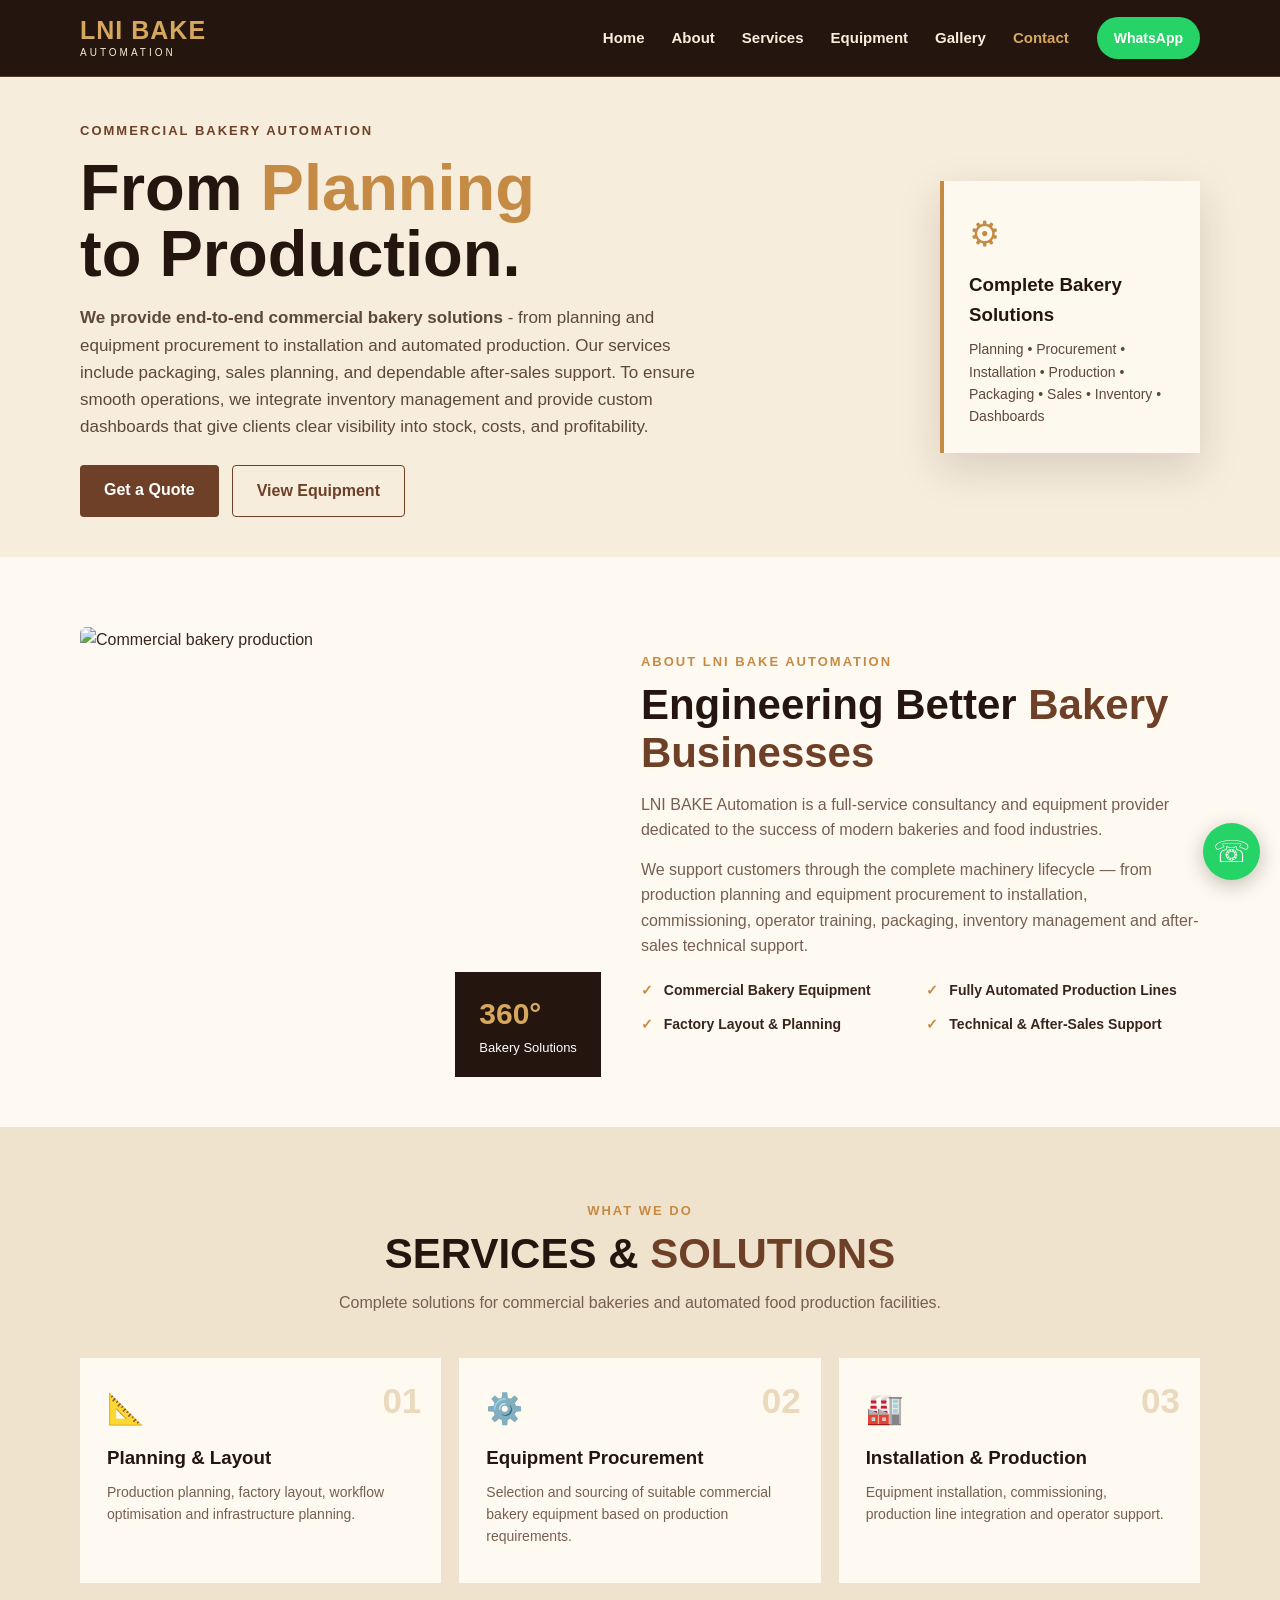
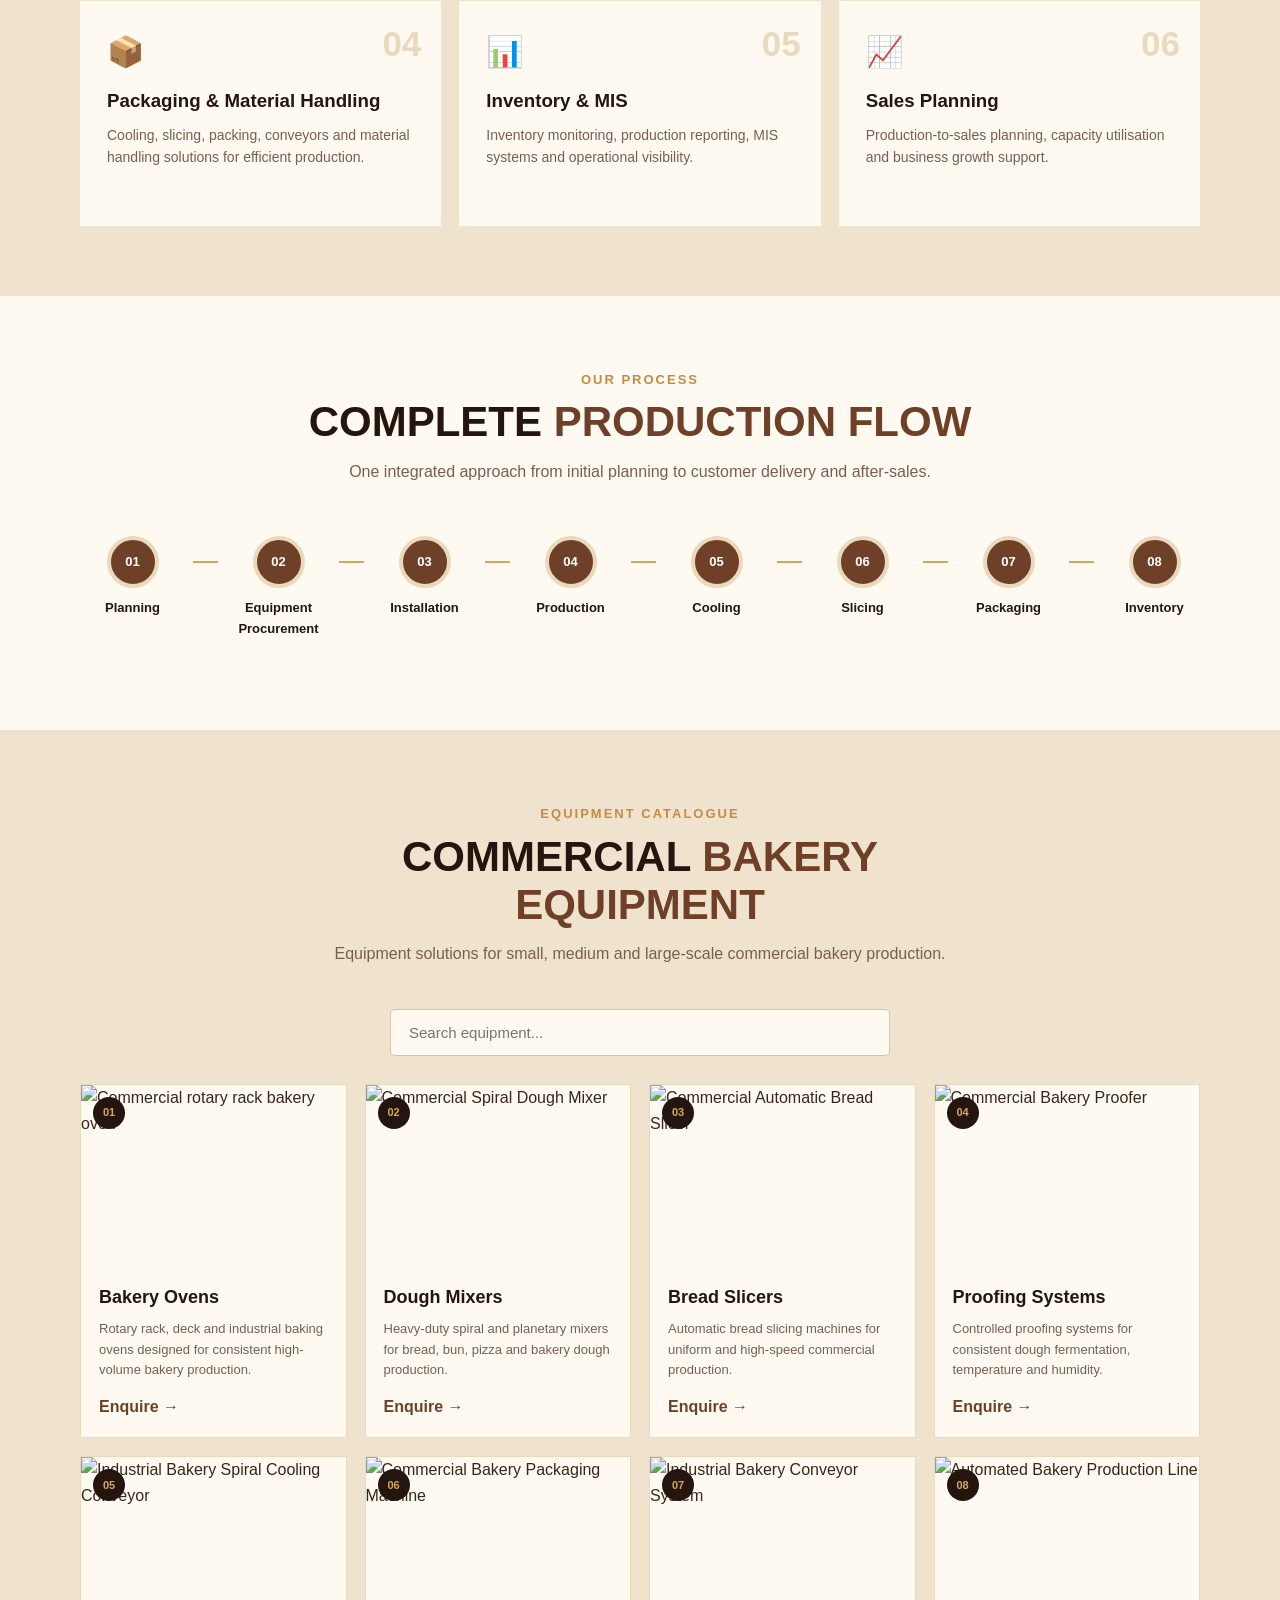
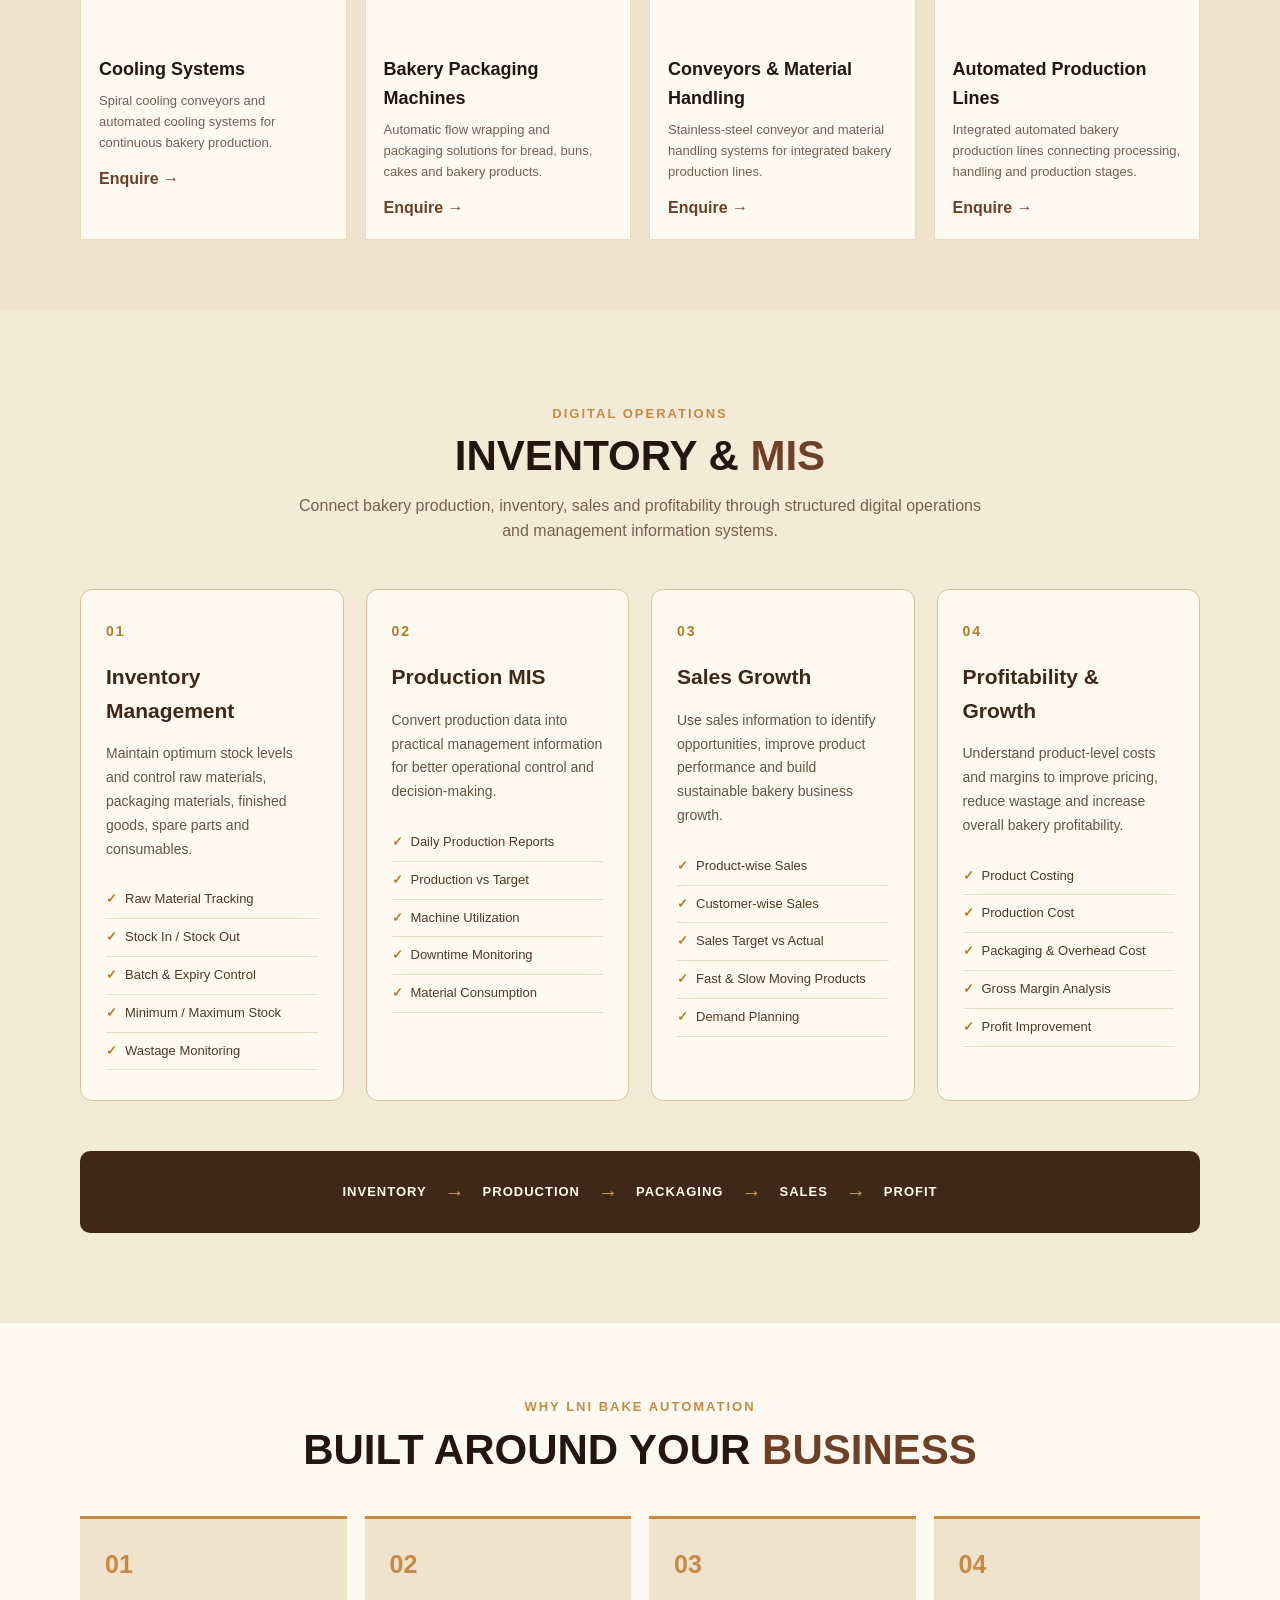
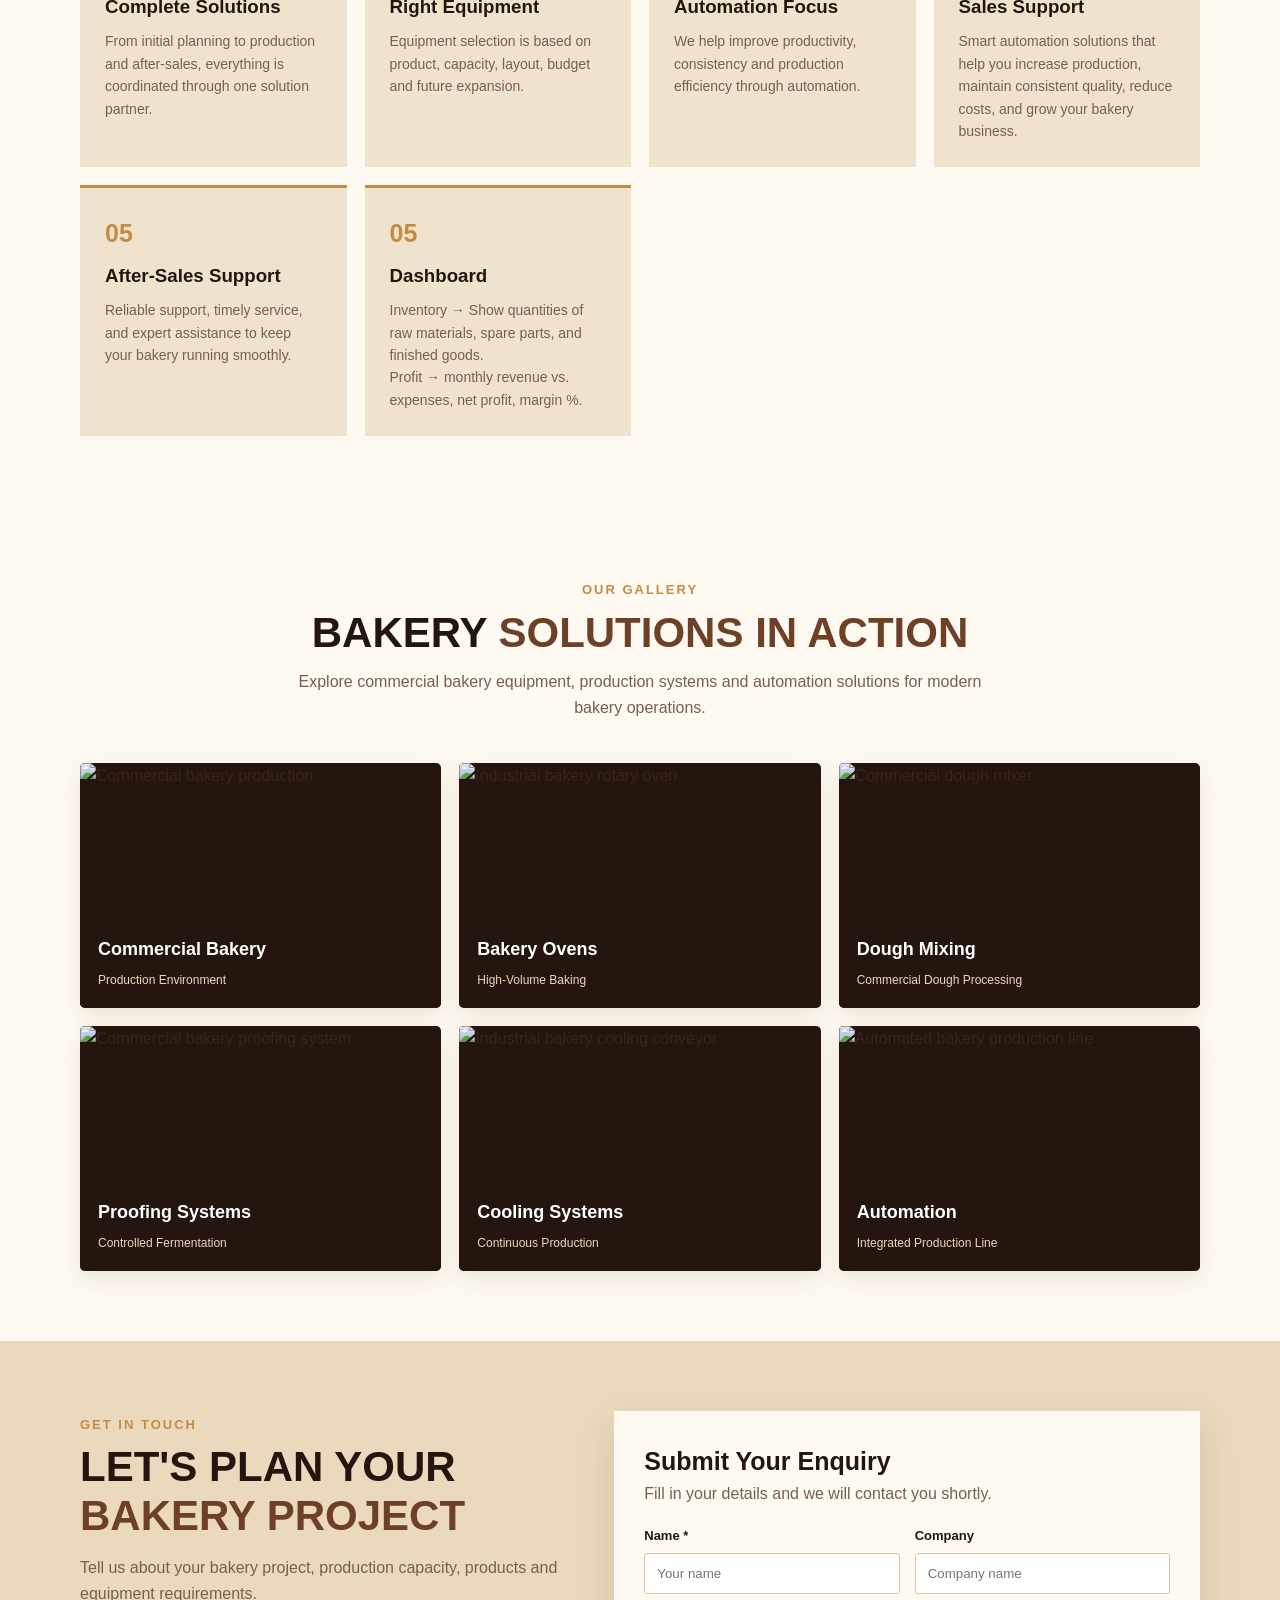
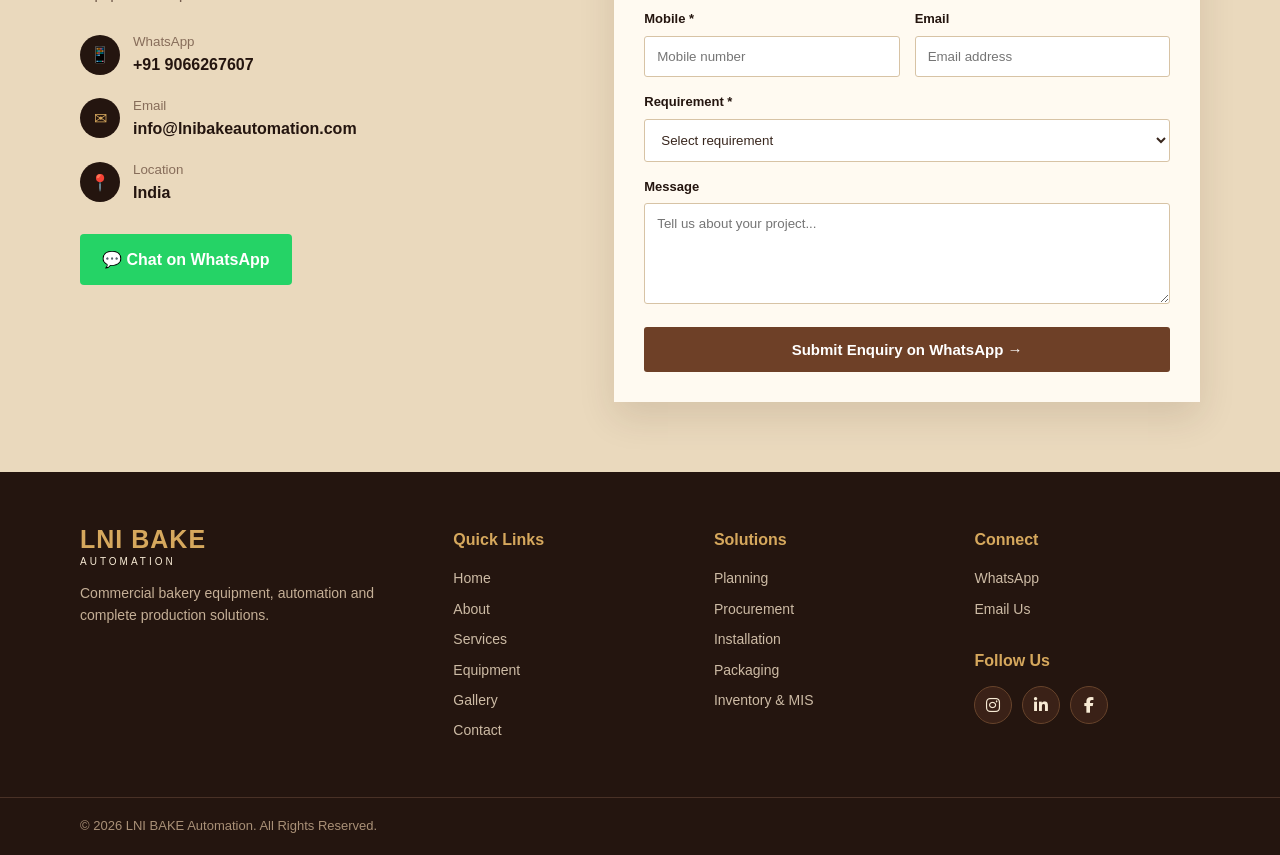
==== commit 13fc6521: "Add files via upload" ====
--- a/index.html
+++ b/index.html
@@ -75,9 +75,7 @@
             </h1>
 
             <p>
-                Complete commercial bakery equipment and automated
-                production line solutions — from concept and procurement
-                to installation, production, packaging, sales planning, after-sales support, sales growth trend and cost analysis.
+              <b>We provide end‑to‑end commercial bakery solutions</b> - from planning and equipment procurement to installation and automated production. Our services include packaging, sales planning, and dependable after‑sales support. To ensure smooth operations, we integrate inventory management and provide custom dashboards that give clients clear visibility into stock, costs, and profitability.
             </p>
 
             <div class="hero-buttons">
@@ -102,7 +100,7 @@
 
             <p>
                 Planning • Procurement • Installation • Production •
-                Packaging • MIS • Sales
+                Packaging • Sales • Inventory • Dashboards
             </p>
 
         </div>
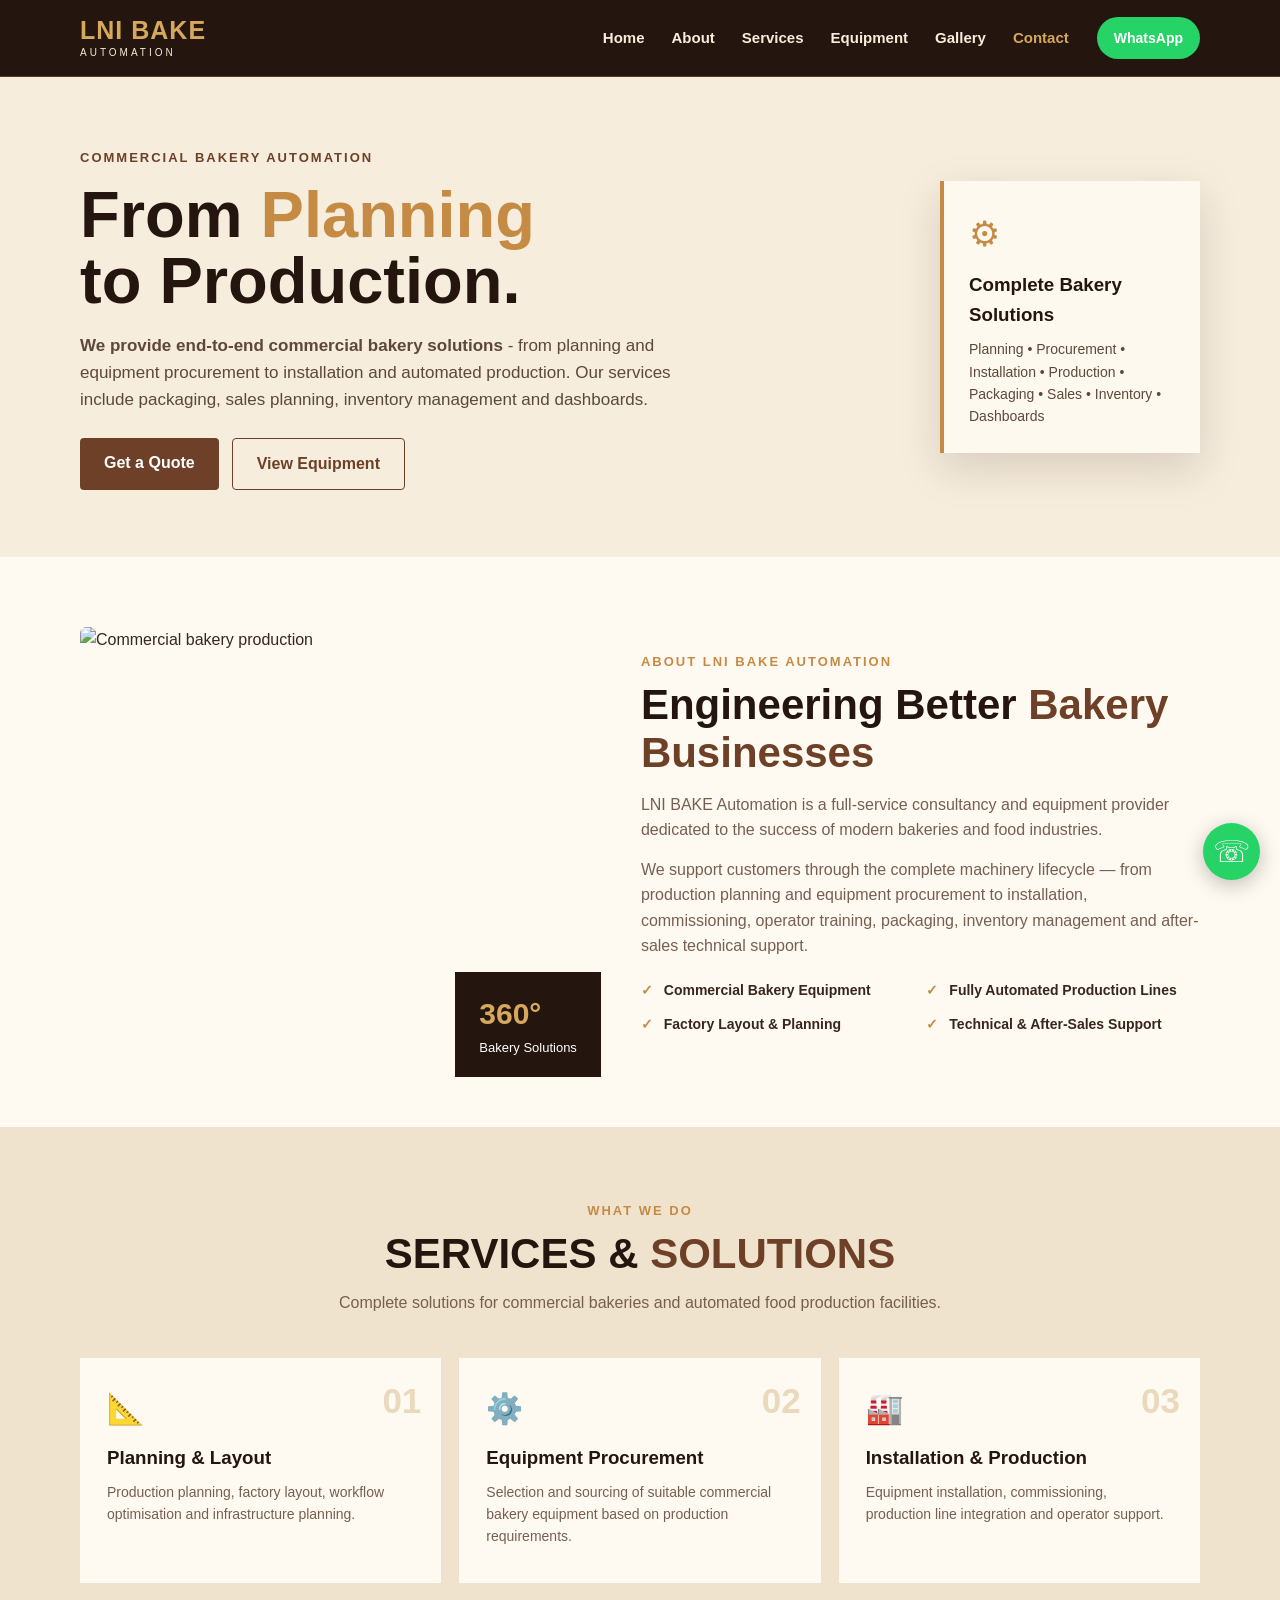
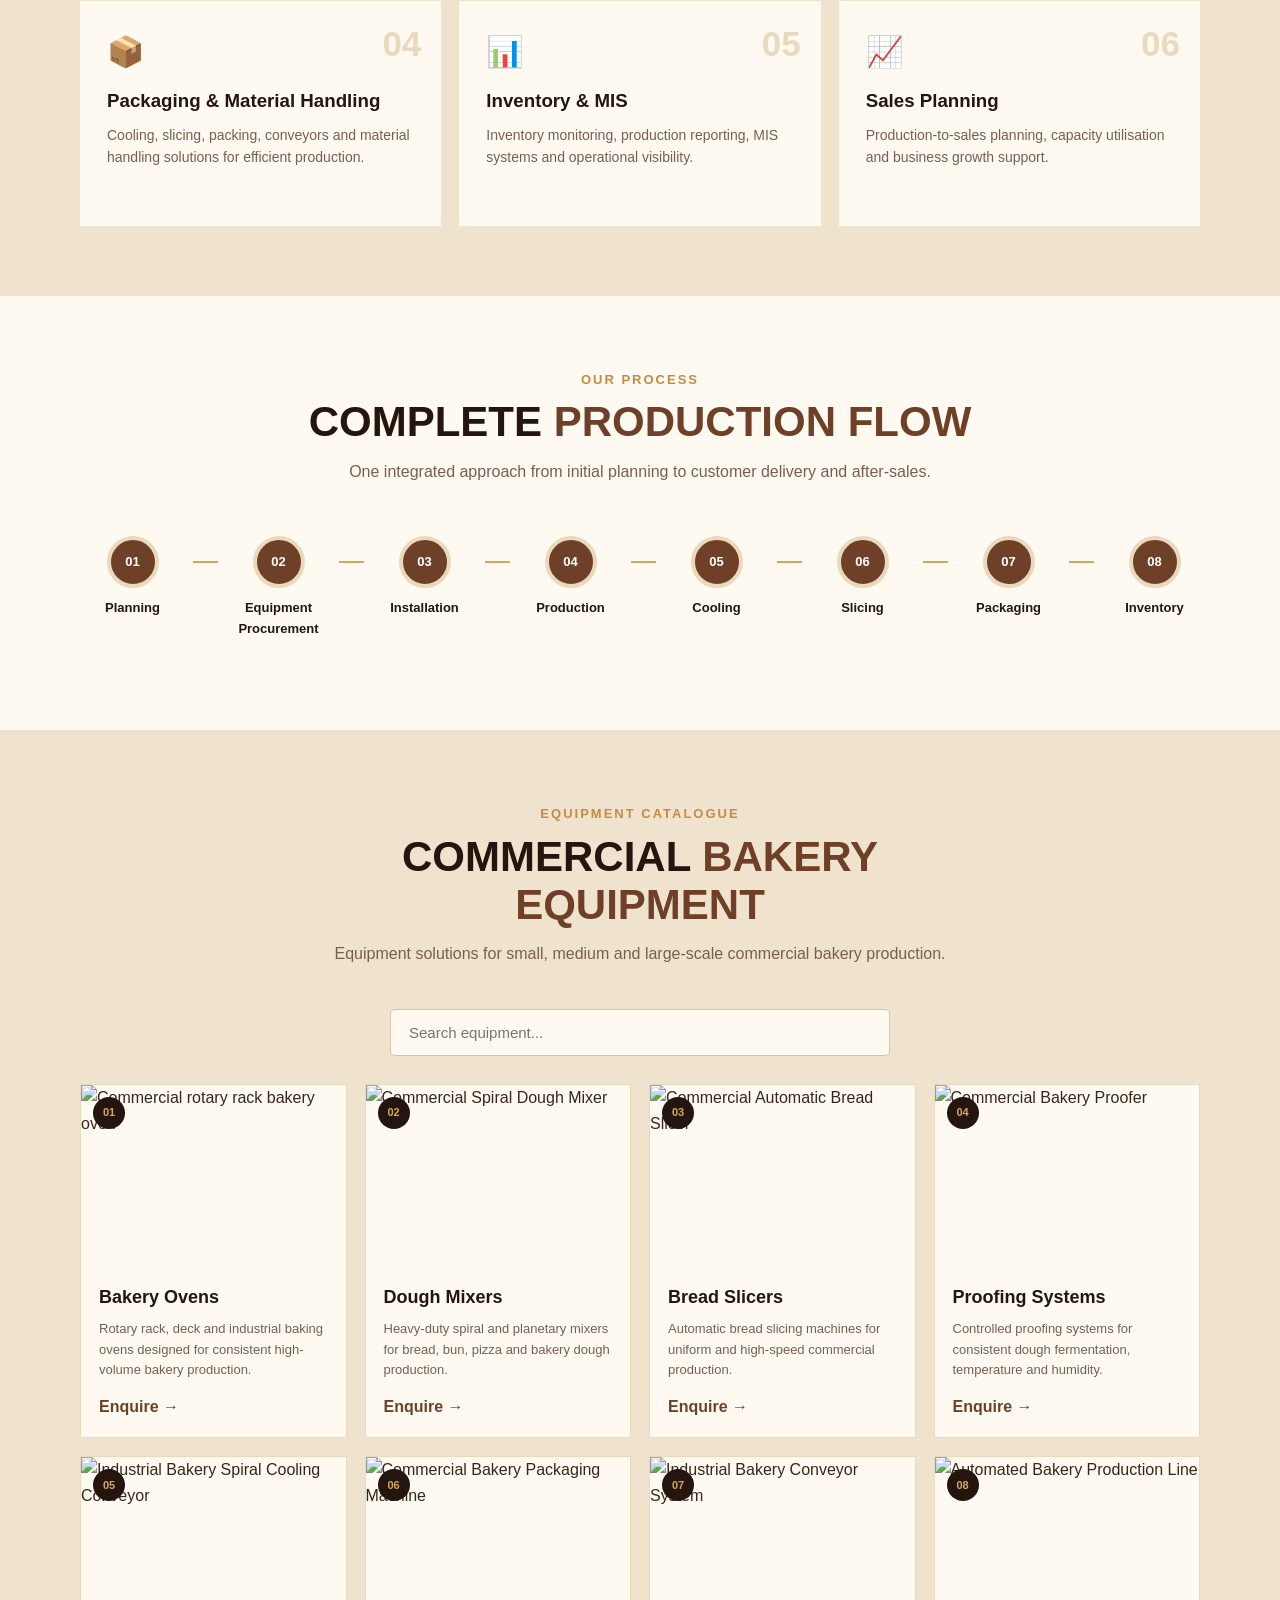
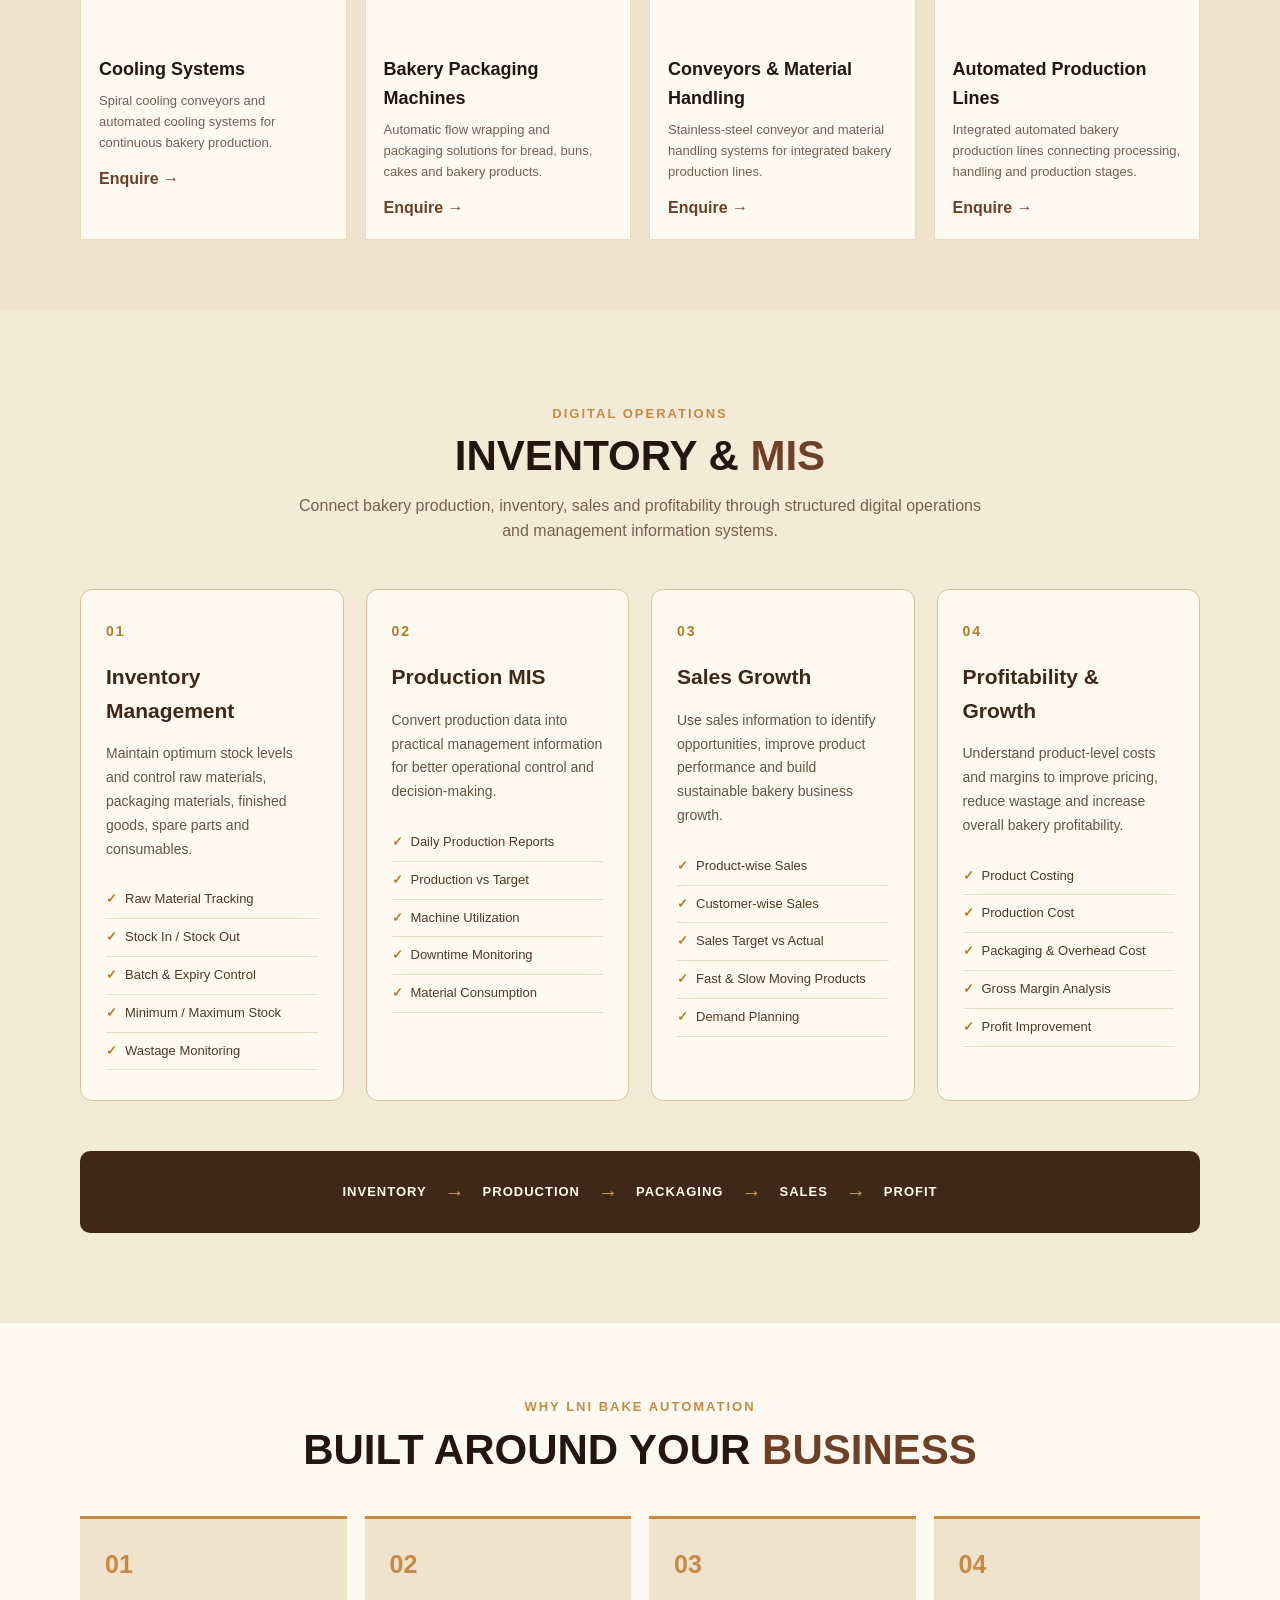
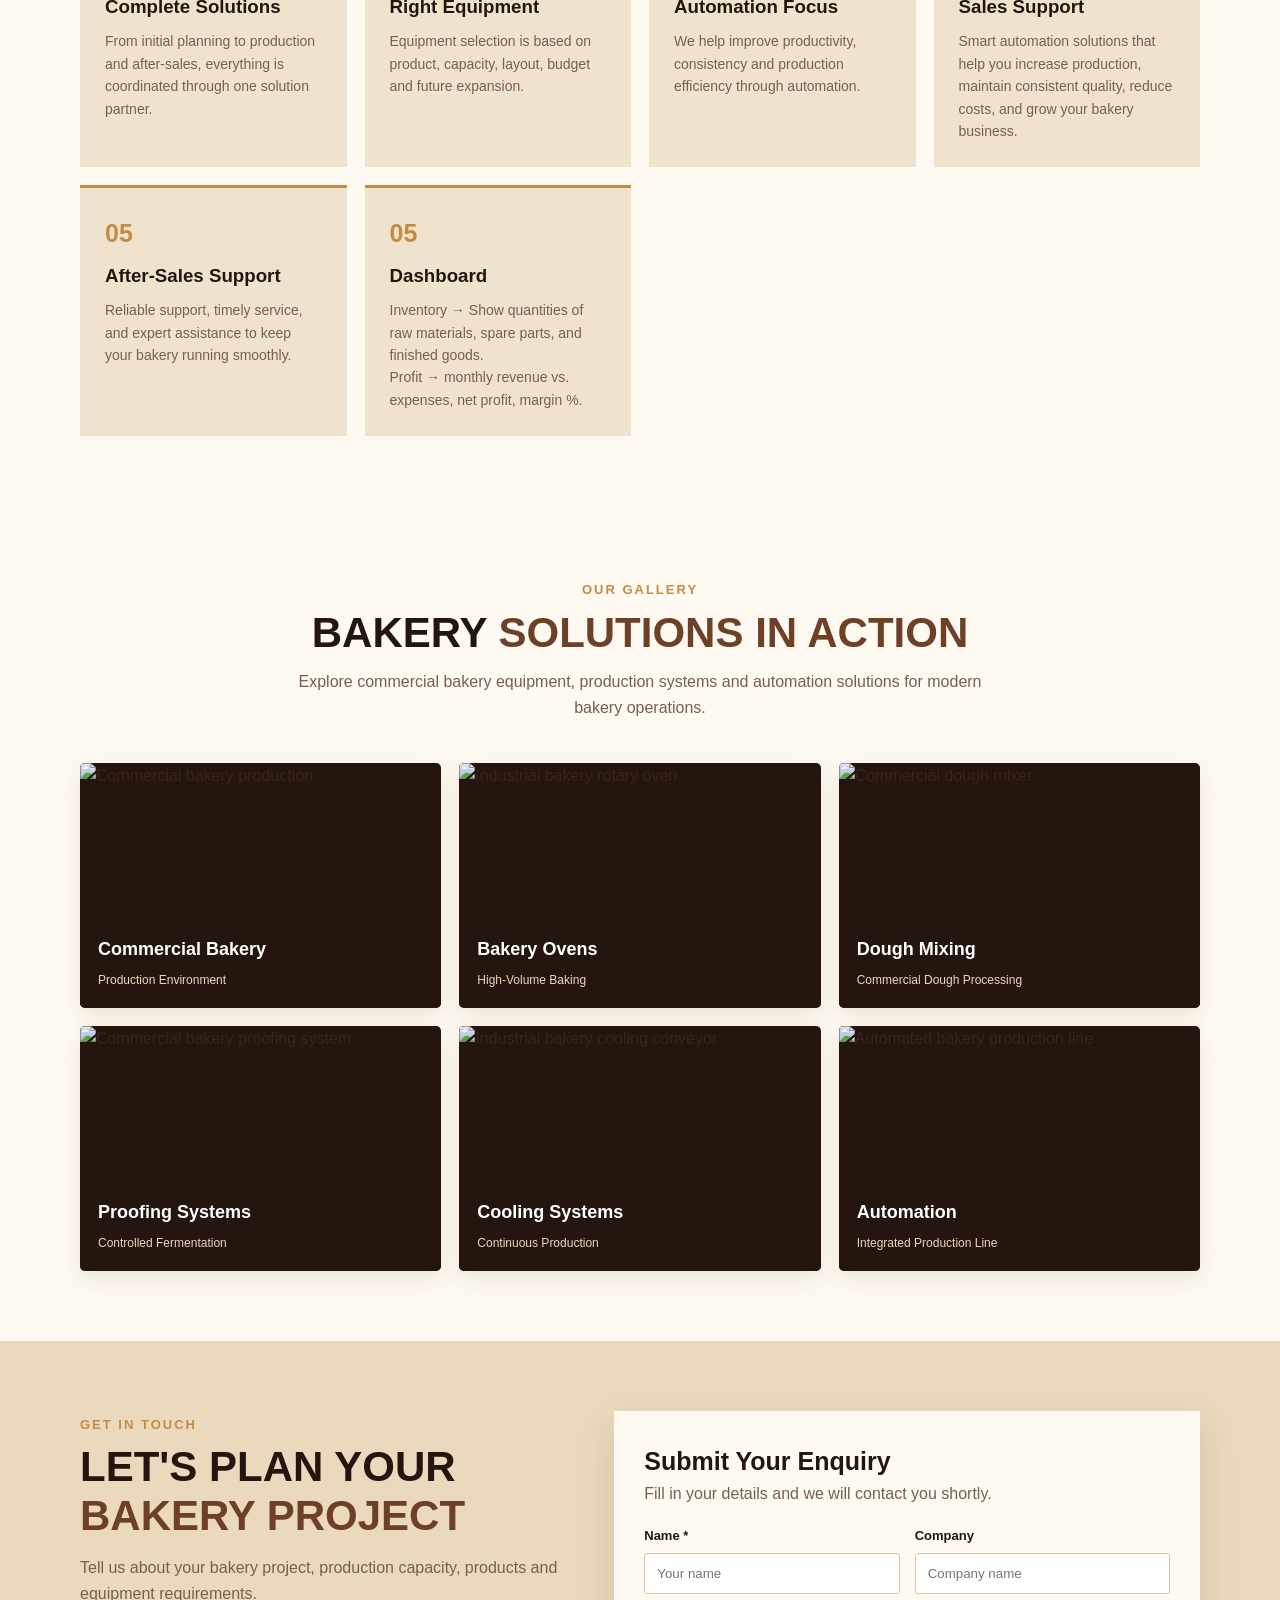
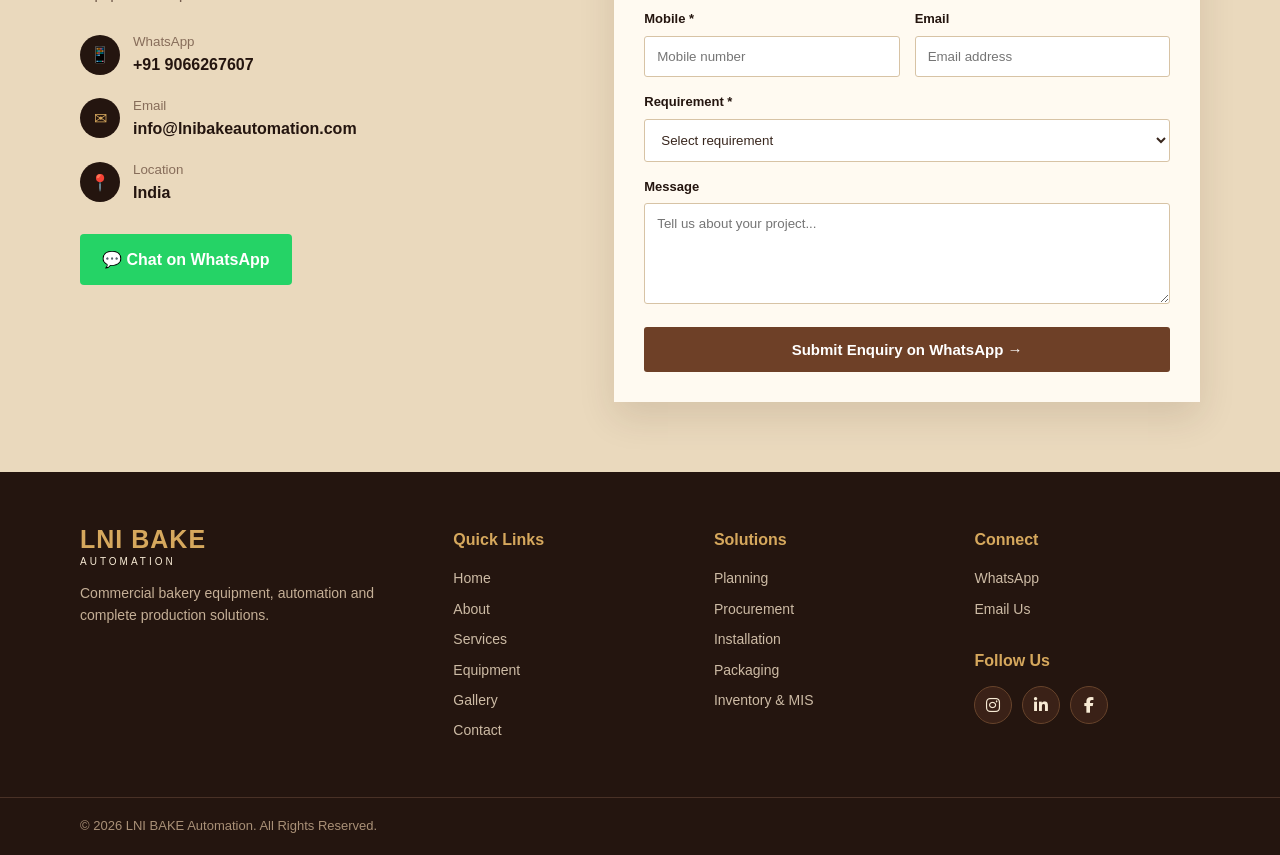
==== commit 0a2c1b59: "Add files via upload" ====
--- a/index.html
+++ b/index.html
@@ -75,7 +75,7 @@
             </h1>
 
             <p>
-              <b>We provide end‑to‑end commercial bakery solutions</b> - from planning and equipment procurement to installation and automated production. Our services include packaging, sales planning, and dependable after‑sales support. To ensure smooth operations, we integrate inventory management and provide custom dashboards that give clients clear visibility into stock, costs, and profitability.
+              <b>We provide end‑to‑end commercial bakery solutions</b> - from planning and equipment procurement to installation and automated production. Our services include packaging, sales planning, inventory management and dashboards.
             </p>
 
             <div class="hero-buttons">
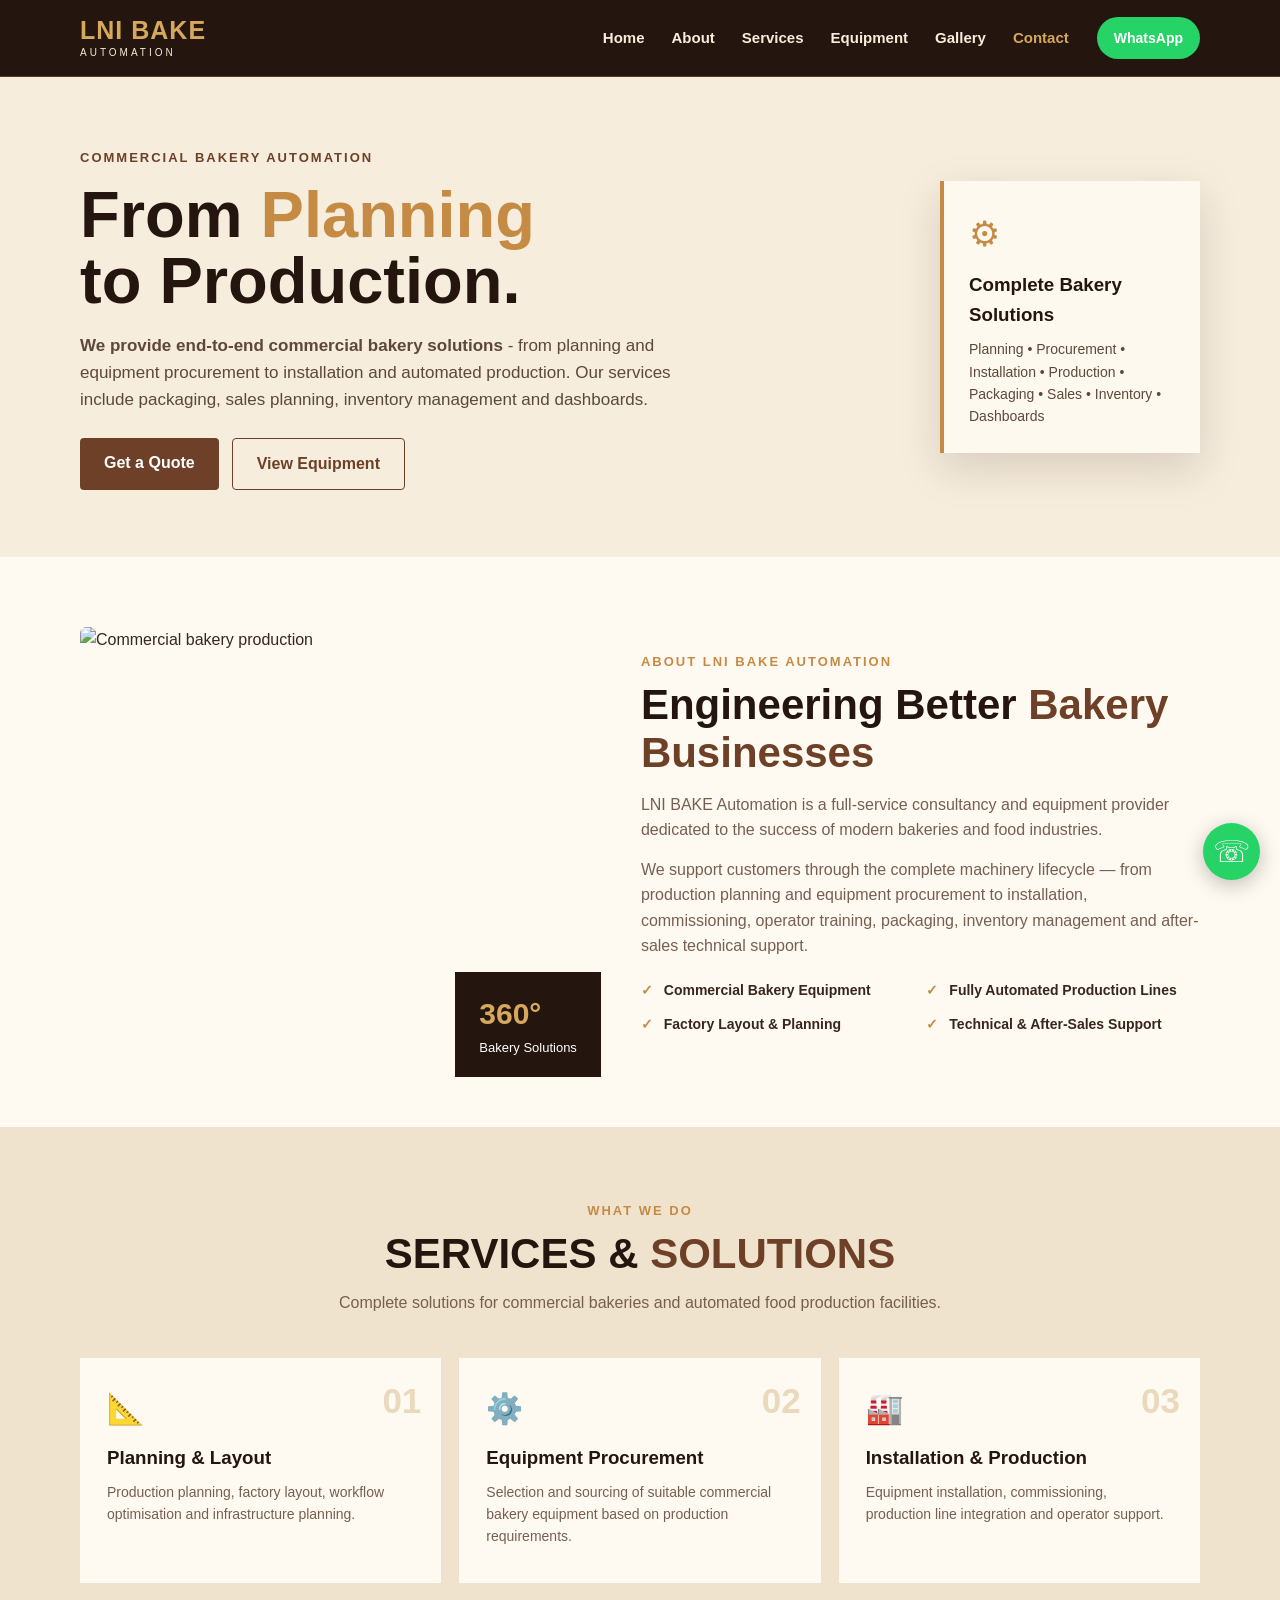
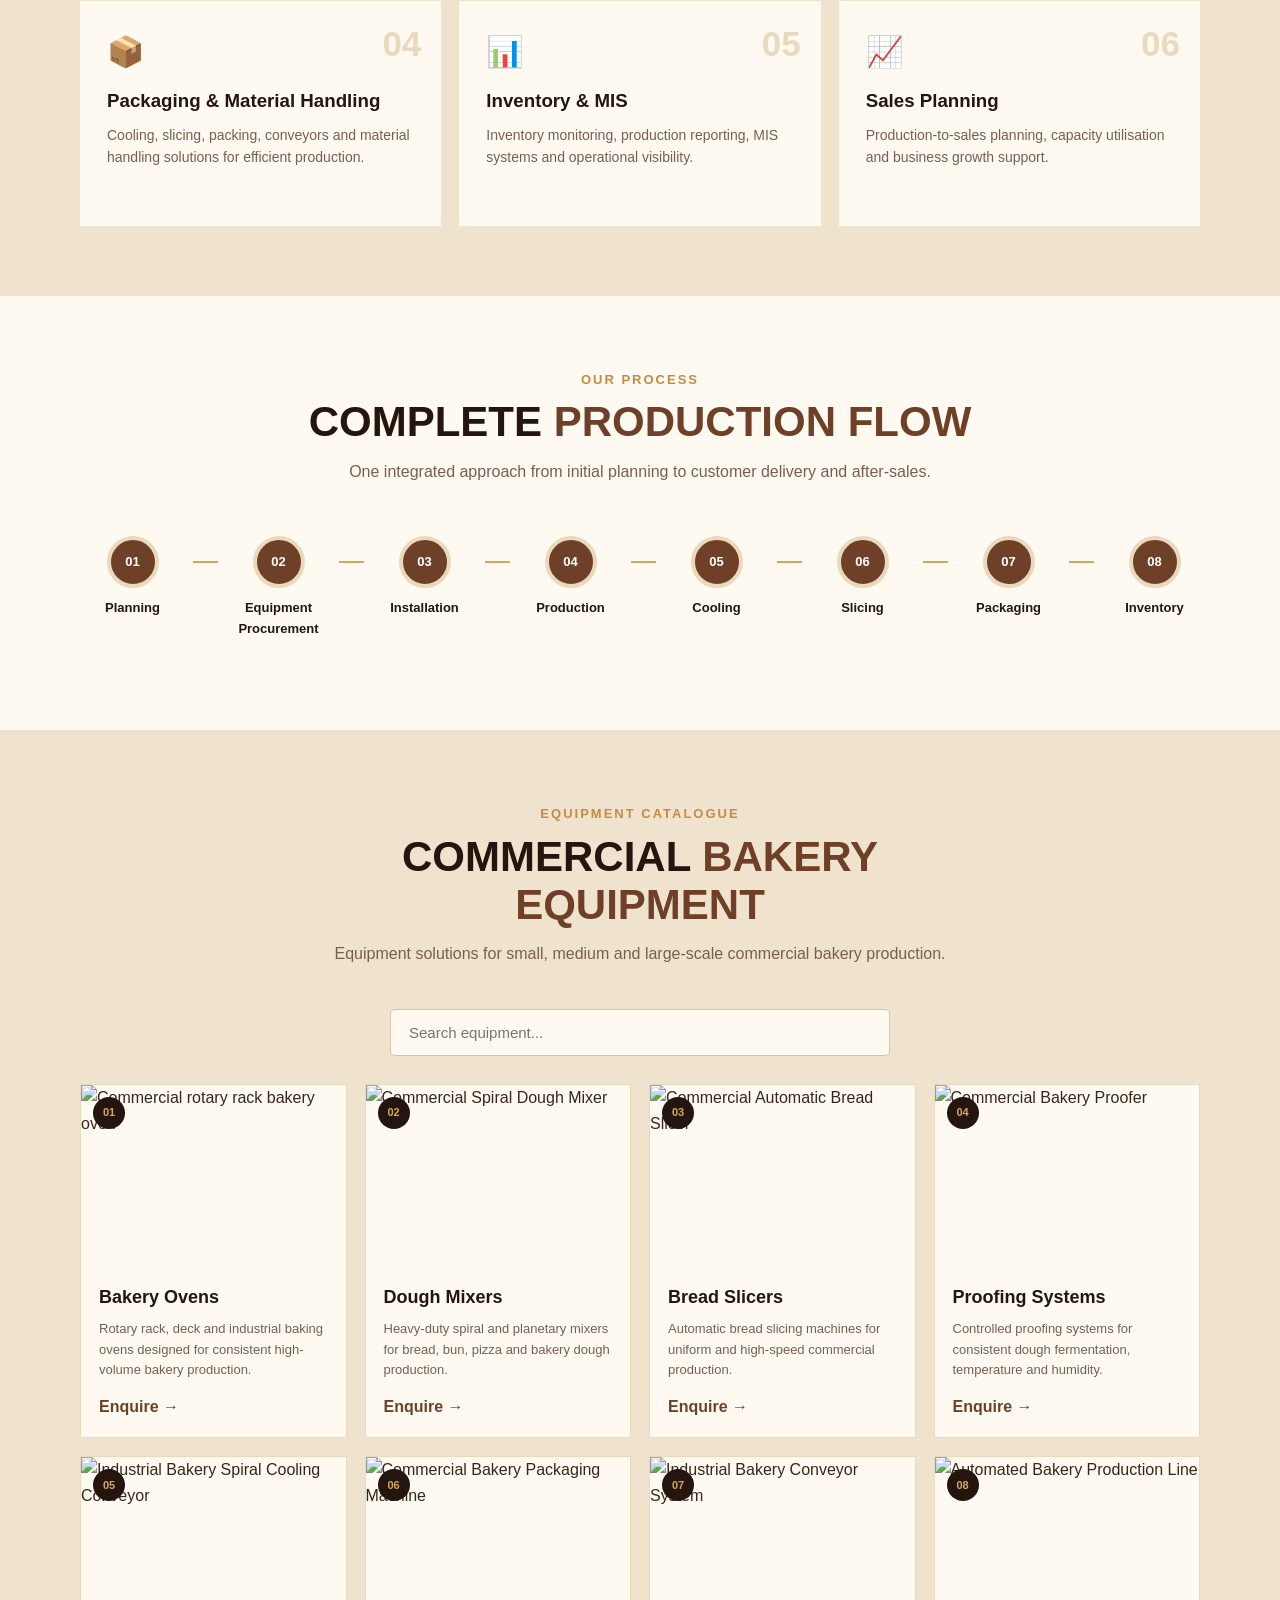
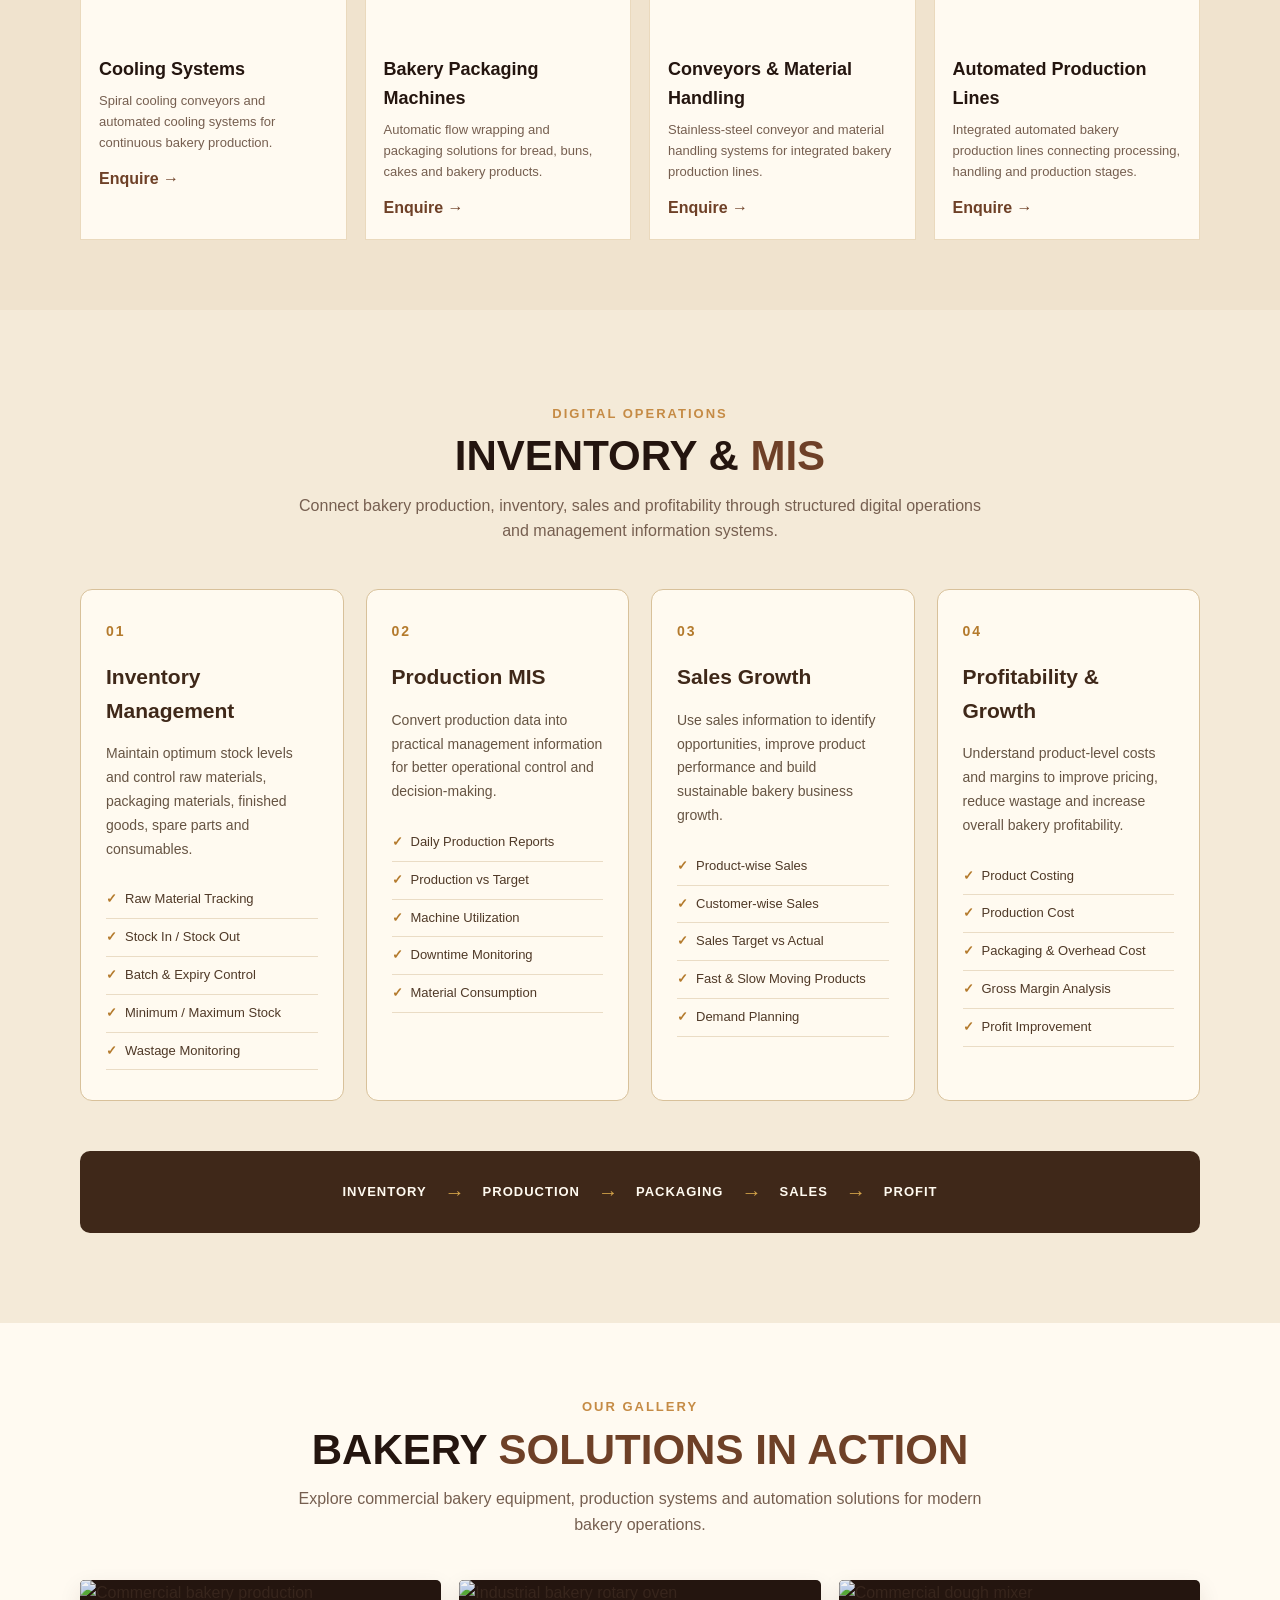
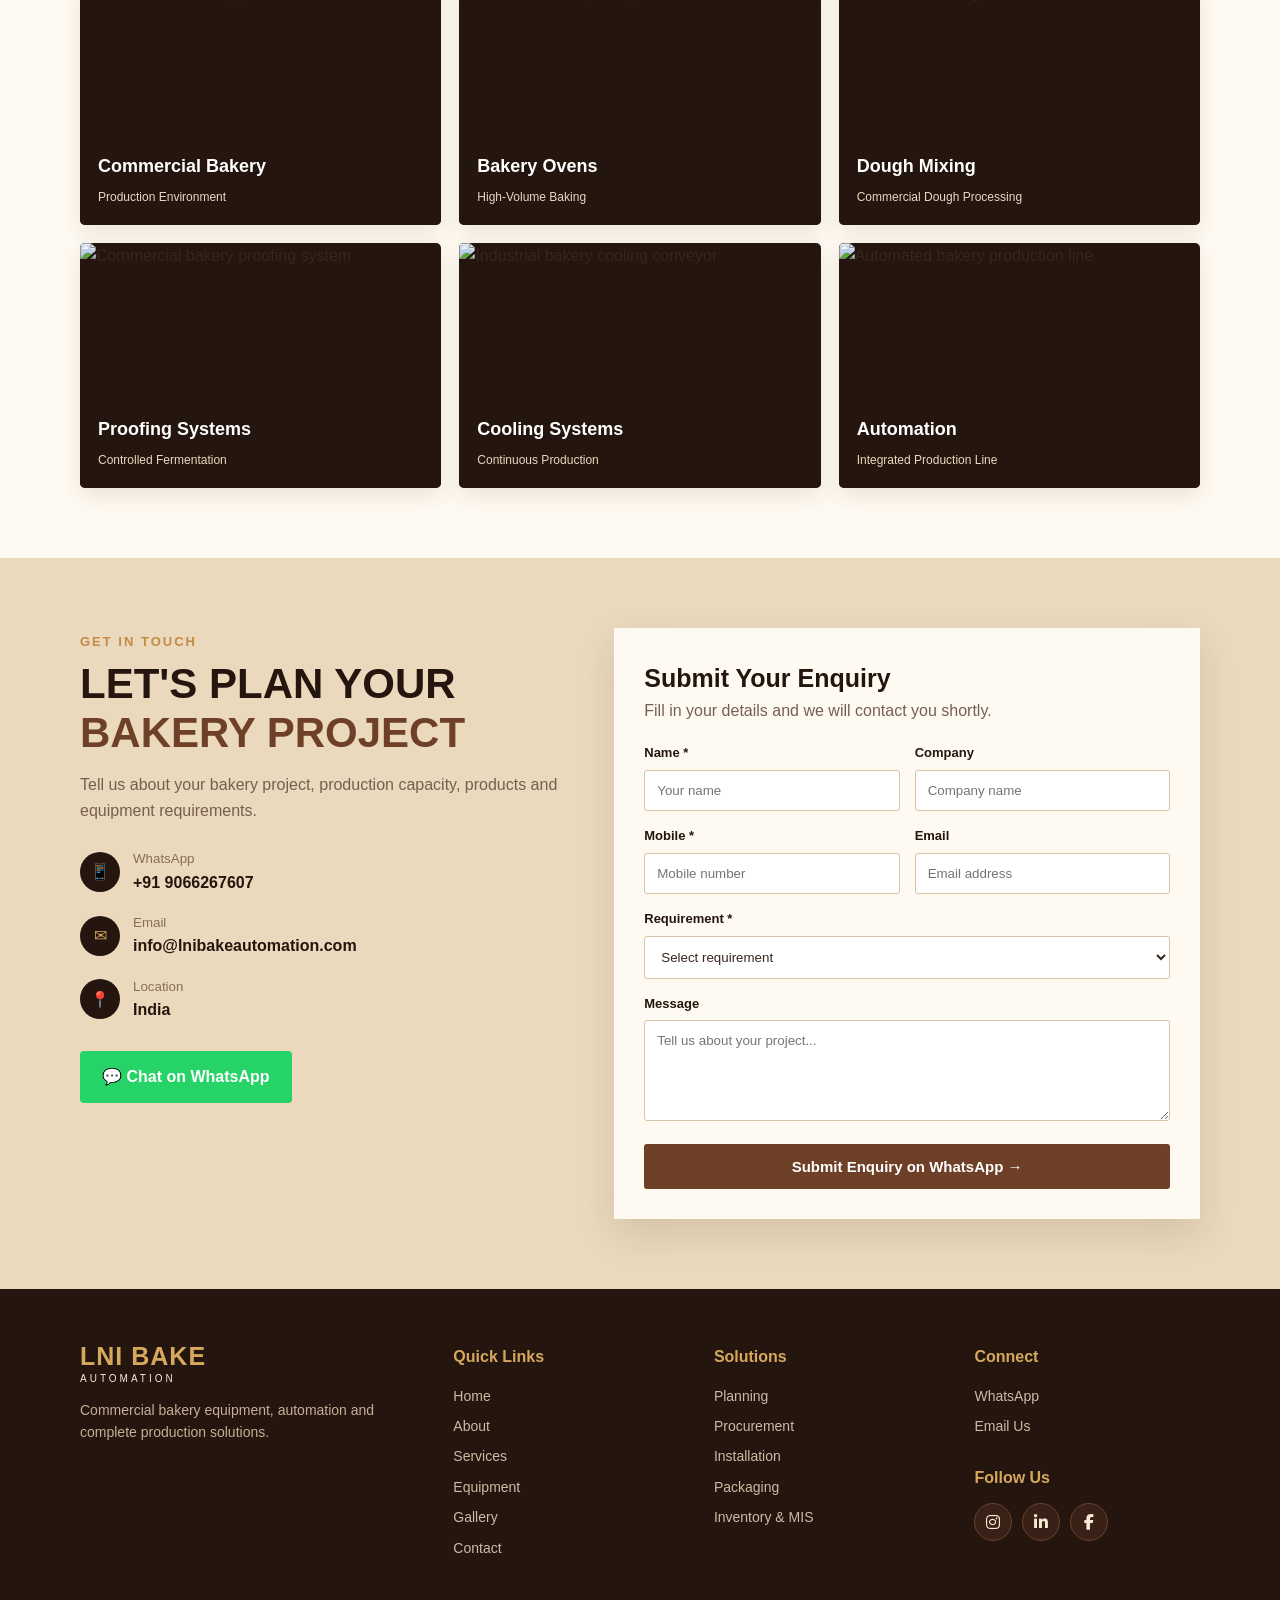
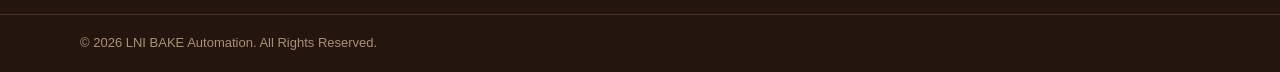
==== commit f7f6e13e: "Add files via upload" ====
--- a/index.html
+++ b/index.html
@@ -855,7 +855,7 @@
 
 </section>
 
-<!-- ================= WHY CHOOSE ================= -->
+<!-- ================= WHY CHOOSE ================= 
 
 <section class="why section">
 
@@ -938,7 +938,7 @@
 
 </section>
 
-
+-->
 
 <!-- ================= GALLERY ================= -->
 
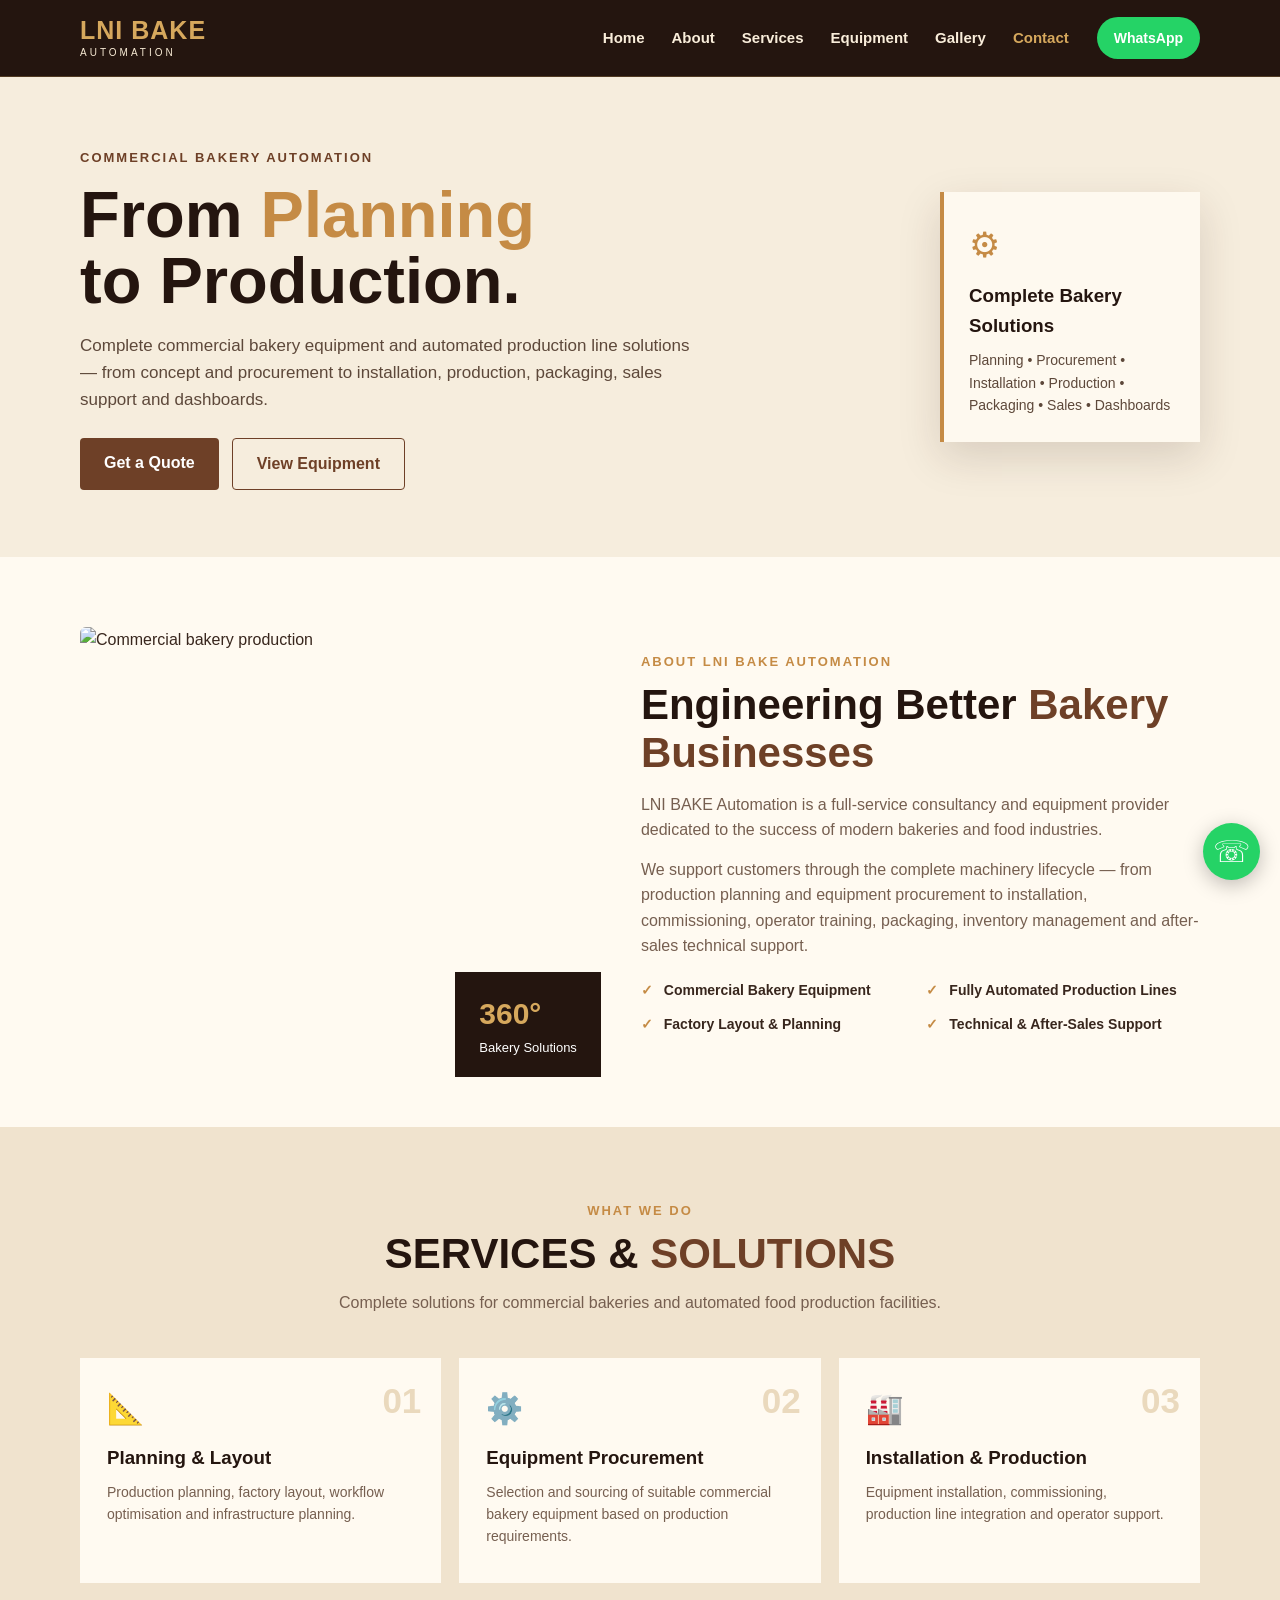
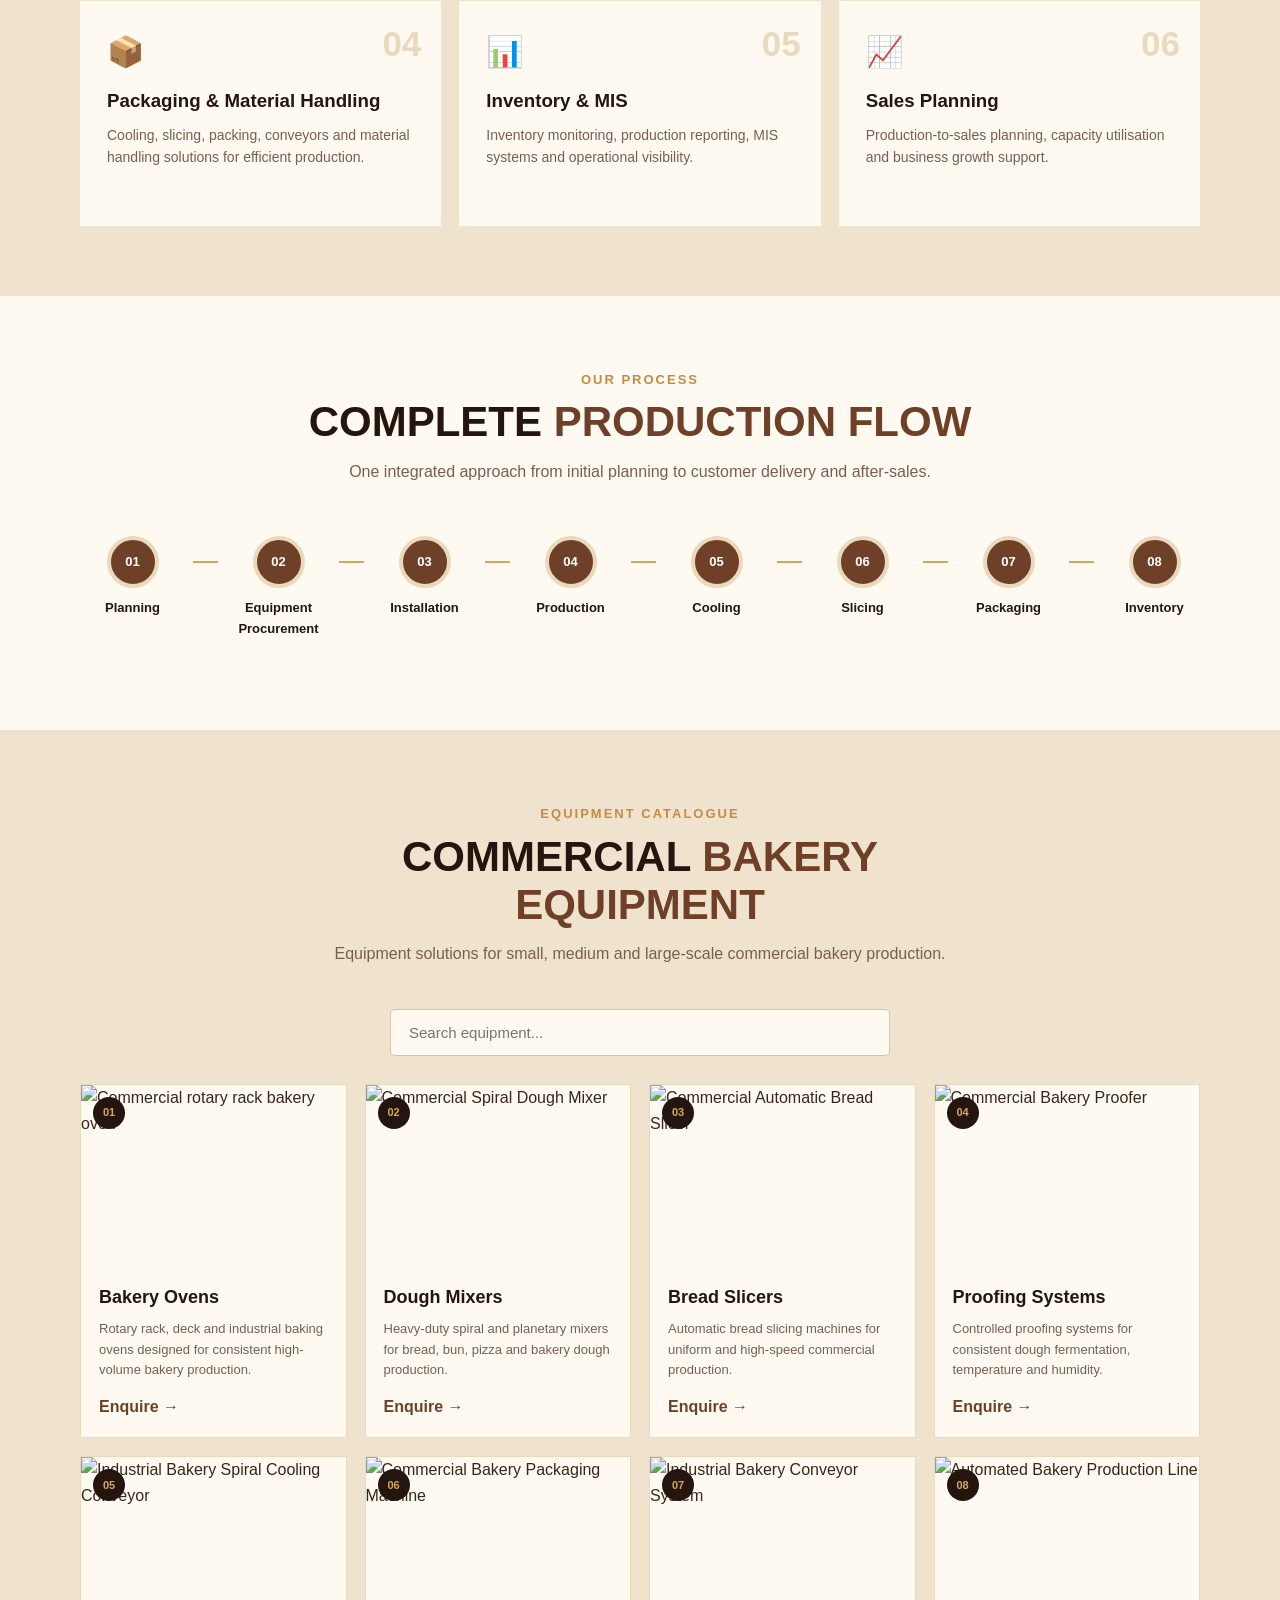
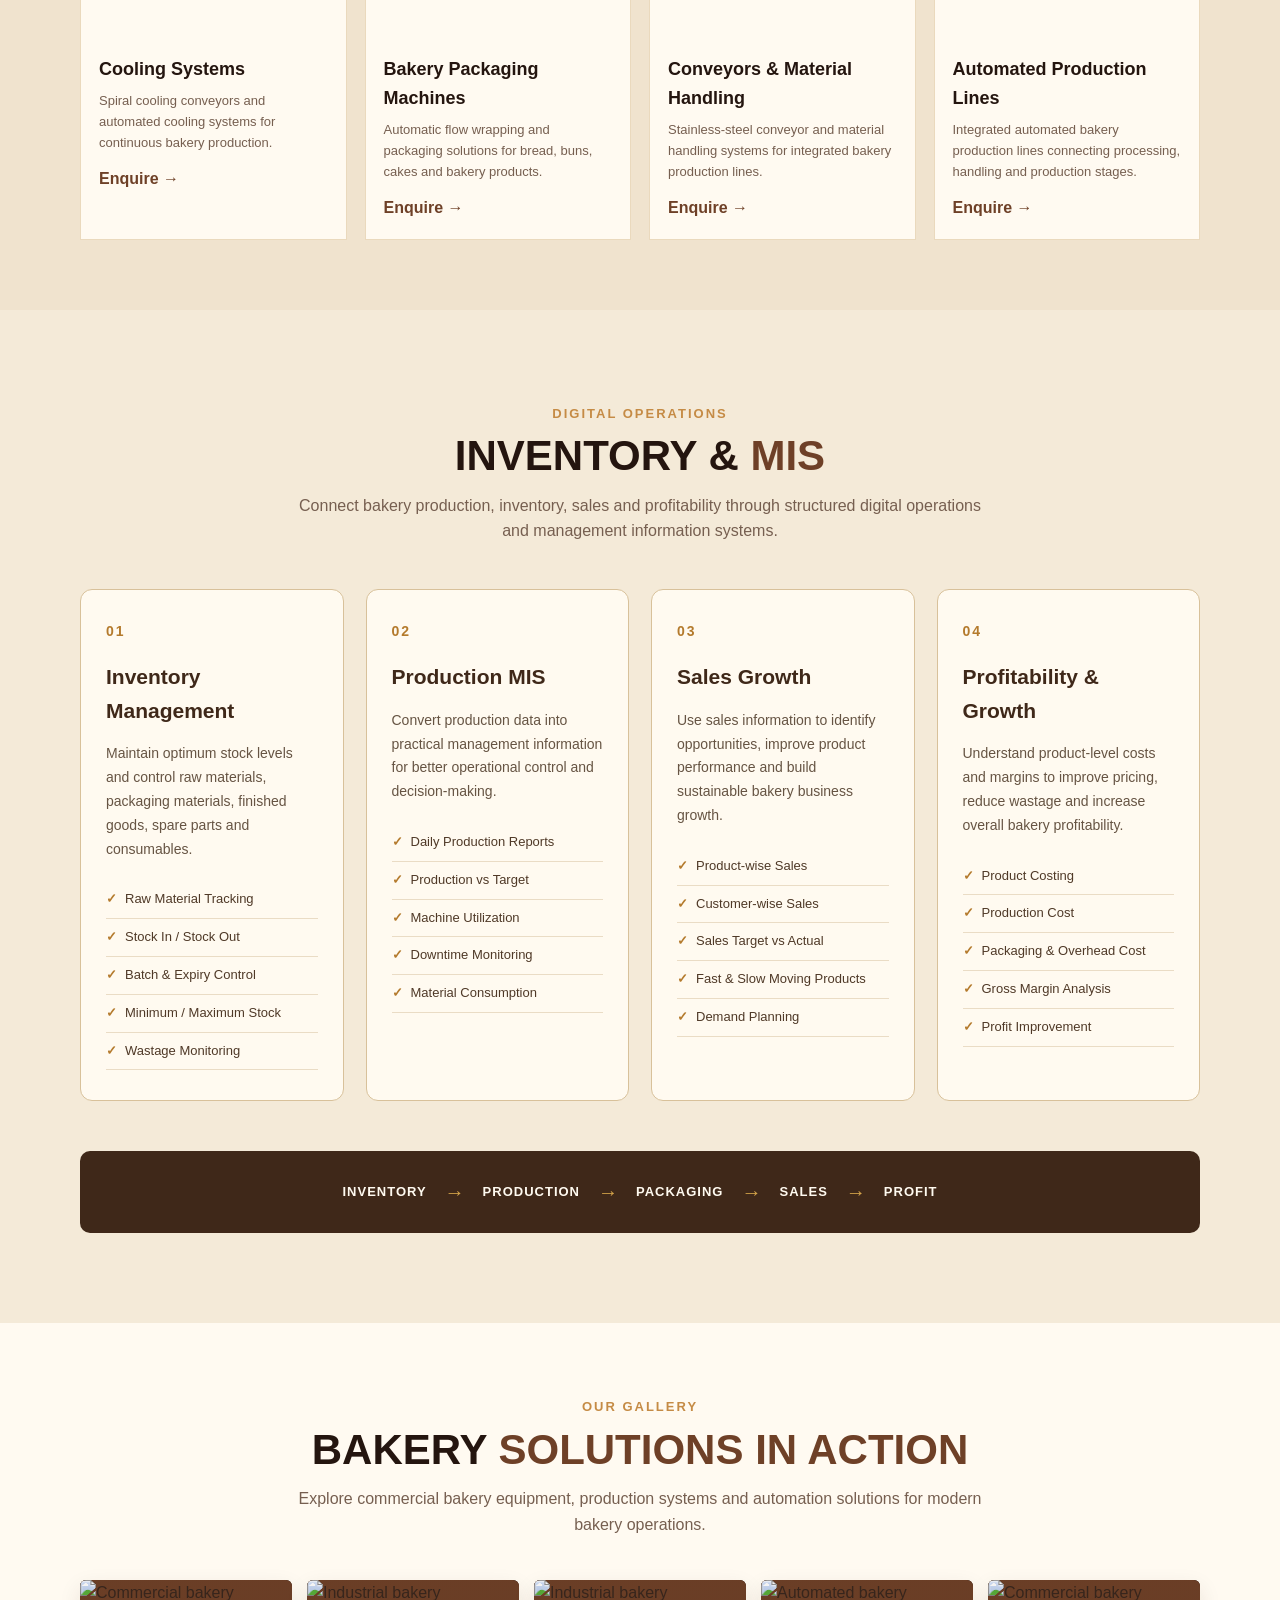
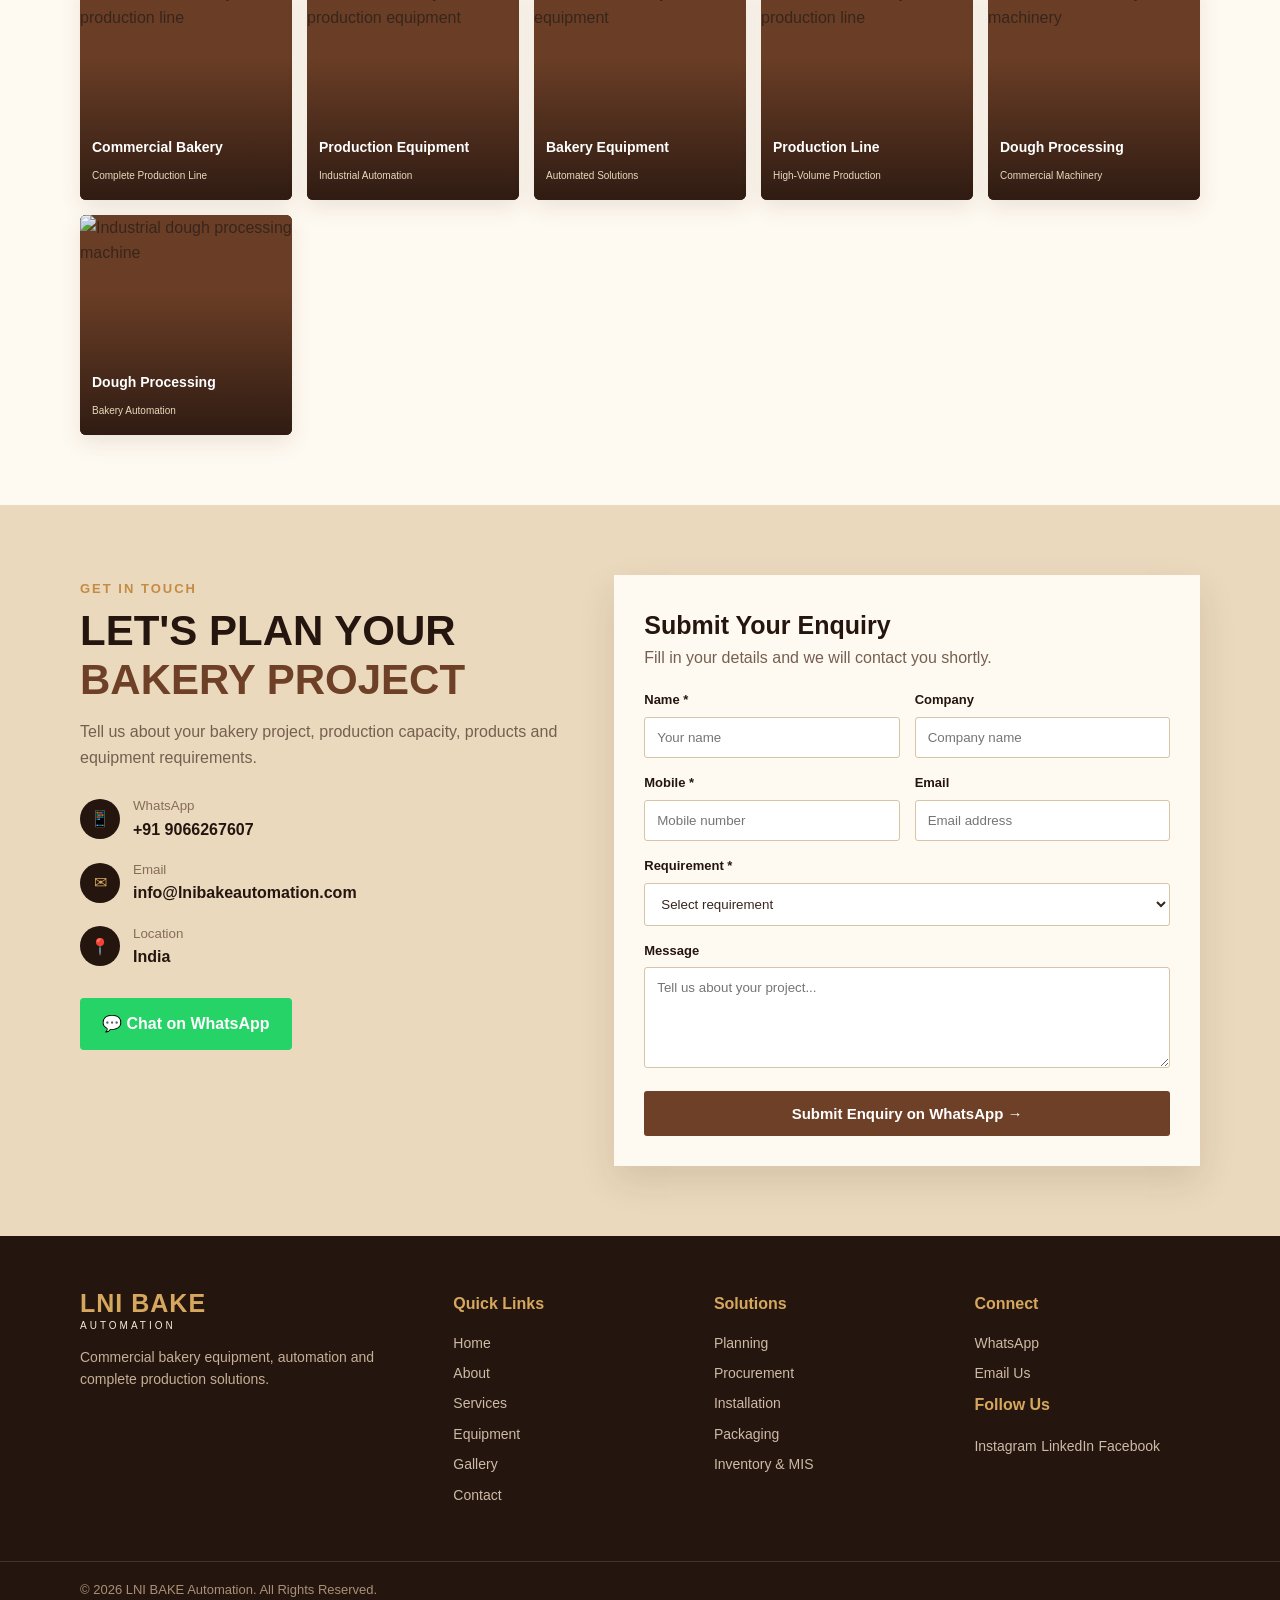
==== commit 2826486d: "Add files via upload" ====
--- a/index.html
+++ b/index.html
@@ -5,10 +5,7 @@
     <meta charset="UTF-8">
     <meta name="viewport" content="width=device-width, initial-scale=1.0">
 
-<link rel="stylesheet"
-      href="https://cdnjs.cloudflare.com/ajax/libs/font-awesome/6.5.2/css/all.min.css">
-
-    <title>LNI BAKE Automation</title>
+    <title>LNI BAKE Automation | Commercial Bakery Equipment & Automation</title>
 
     <meta name="description"
           content="LNI BAKE Automation provides commercial bakery equipment, production line planning, procurement, installation, automation, packaging, inventory, MIS and sales planning solutions.">
@@ -75,7 +72,9 @@
             </h1>
 
             <p>
-              <b>We provide end‑to‑end commercial bakery solutions</b> - from planning and equipment procurement to installation and automated production. Our services include packaging, sales planning, inventory management and dashboards.
+                Complete commercial bakery equipment and automated
+                production line solutions — from concept and procurement
+                to installation, production, packaging, sales support and dashboards.
             </p>
 
             <div class="hero-buttons">
@@ -100,7 +99,7 @@
 
             <p>
                 Planning • Procurement • Installation • Production •
-                Packaging • Sales • Inventory • Dashboards
+                Packaging • Sales • Dashboards
             </p>
 
         </div>
@@ -108,7 +107,6 @@
     </div>
 
 </section>
-
 
 <!-- ================= ABOUT ================= -->
 
@@ -855,90 +853,6 @@
 
 </section>
 
-<!-- ================= WHY CHOOSE ================= 
-
-<section class="why section">
-
-    <div class="container">
-
-        <div class="section-heading">
-
-            <span class="section-label">
-                WHY LNI BAKE AUTOMATION
-            </span>
-
-            <h2>
-                BUILT AROUND YOUR <span>BUSINESS</span>
-            </h2>
-
-        </div>
-
-
-        <div class="why-grid">
-
-            <div class="why-card">
-                <div>01</div>
-                <h3>Complete Solutions</h3>
-                <p>
-                    From initial planning to production and after-sales,
-                    everything is coordinated through one solution partner.
-                </p>
-            </div>
-
-            <div class="why-card">
-                <div>02</div>
-                <h3>Right Equipment</h3>
-                <p>
-                    Equipment selection is based on product, capacity,
-                    layout, budget and future expansion.
-                </p>
-            </div>
-
-            <div class="why-card">
-                <div>03</div>
-                <h3>Automation Focus</h3>
-                <p>
-                    We help improve productivity, consistency and
-                    production efficiency through automation.
-                </p>
-            </div>
-
-            <div class="why-card">
-                <div>04</div>
-                <h3>Sales Support</h3>
-                <p>
-                    Smart automation solutions that help you increase production, 
-		maintain consistent quality, reduce costs, and grow your bakery business.
-                </p>
-            </div>
-
-	<div class="why-card">
-                <div>05</div>
-                <h3>After-Sales Support</h3>
-                <p>
-                    Reliable support, timely service, and expert assistance to keep your bakery running smoothly.
-                </p>
-        </div>
-
-	<div class="why-card">
-                <div>05</div>
-                <h3>Dashboard</h3>
-                <p>
-Inventory → Show quantities of raw materials, spare parts, and finished goods.<br>
-
-Profit → monthly revenue vs. expenses, net profit, margin %.
-
-                </p>
-        </div>
-
-
-        </div>
-
-    </div>
-
-</section>
-
--->
 
 <!-- ================= GALLERY ================= -->
 
@@ -963,72 +877,101 @@
 
         </div>
 
+
         <div class="gallery-grid">
 
+            <!-- CARD 1 -->
             <div class="gallery-item">
+
                 <img
-                    src="https://images.unsplash.com/photo-1509440159596-0249088772ff?auto=format&fit=crop&w=1000&q=85"
-                    alt="Commercial bakery production"
+                    src="https://ouchengmachinery.com/cdn/shop/files/9022a705161ff42b7879d88f1fd6d0e8_7fc76c53-291a-4c1a-a73f-98e52f48e6e6.png?v=1774663867"
+                    alt="Commercial bakery production line"
                     loading="lazy">
+
                 <div class="gallery-caption">
                     <strong>Commercial Bakery</strong>
-                    <span>Production Environment</span>
-                </div>
-            </div>
-
+                    <span>Complete Production Line</span>
+                </div>
+
+            </div>
+
+  <!-- CARD 2 -->
+<div class="gallery-item">
+
+    <img
+        src="https://www.wp-l.de/fileadmin/_processed_/6/f/csm_WP_Filzmoos_03_ac8085659f.jpg"
+        alt="Industrial bakery production equipment"
+        loading="lazy">
+
+    <div class="gallery-caption">
+        <strong>Production Equipment</strong>
+        <span>Industrial Automation</span>
+    </div>
+
+</div>
+
+
+            <!-- CARD 3 -->
             <div class="gallery-item">
+
                 <img
-                    src="https://s.alicdn.com/@sc04/kf/H9bd42519672644ce9e041d3411056da75/Rotary-Oven-12-16-32-64-Tray-Rotary-Ovens-64-Bandejas-Bread-Bakery-Equipment-Bakery-Oven.jpg"
-                    alt="Industrial bakery rotary oven"
+                    src="https://fornipa.com/images/product/e288a7d4-2043-4e68-8647-a48ba7255963.jpg"
+                    alt="Industrial bakery equipment"
                     loading="lazy">
+
                 <div class="gallery-caption">
-                    <strong>Bakery Ovens</strong>
-                    <span>High-Volume Baking</span>
-                </div>
-            </div>
-
+                    <strong>Bakery Equipment</strong>
+                    <span>Automated Solutions</span>
+                </div>
+
+            </div>
+
+
+            <!-- CARD 4 -->
             <div class="gallery-item">
+
                 <img
-                    src="https://image.made-in-china.com/2f0j00ZYrodAcISwuk/Spiral-Machine-Knead-10kg-20kg-25kg-50kg-100kg-Italian-Flour-Industry-Bread-Commercial-Dough-Mixer-for-Price.webp"
-                    alt="Commercial dough mixer"
-                    loading="lazy">
-                <div class="gallery-caption">
-                    <strong>Dough Mixing</strong>
-                    <span>Commercial Dough Processing</span>
-                </div>
-            </div>
-
-            <div class="gallery-item">
-                <img
-                    src="https://www.boykoinc.com/Content/Images/ItemImages/5120005-IMG_4715.JPG"
-                    alt="Commercial bakery proofing system"
-                    loading="lazy">
-                <div class="gallery-caption">
-                    <strong>Proofing Systems</strong>
-                    <span>Controlled Fermentation</span>
-                </div>
-            </div>
-
-            <div class="gallery-item">
-                <img
-                    src="https://image.made-in-china.com/202f0j00cIEYotGnsyqR/Factory-Industrial-Toast-Sliced-Bread-Cooling-Spiral-Conveyor-Freezer-Baking-Machine-for-Sale.webp"
-                    alt="Industrial bakery cooling conveyor"
-                    loading="lazy">
-                <div class="gallery-caption">
-                    <strong>Cooling Systems</strong>
-                    <span>Continuous Production</span>
-                </div>
-            </div>
-
-            <div class="gallery-item">
-                <img
-                    src="https://www.hopi-consulting.com/hopi/wp-content/uploads/2020/04/IMG_3458-4-scaled.jpg"
+                    src="https://image.made-in-china.com/2f0j00GzCYgwhsqEuR/Automatic-Malaysia-Snack-Food-Egg-Yolk-Puff-Pastry-Bread-Making-Machine-Line.webp"
                     alt="Automated bakery production line"
                     loading="lazy">
+
                 <div class="gallery-caption">
-                    <strong>Automation</strong>
-                    <span>Integrated Production Line</span>
-                </div>
+                    <strong>Production Line</strong>
+                    <span>High-Volume Production</span>
+                </div>
+
+            </div>
+
+
+            <!-- CARD 5 -->
+            <div class="gallery-item">
+
+                <img
+                    src="https://empirebake.com/media/catalog/category/graviline.jpg"
+                    alt="Commercial bakery machinery"
+                    loading="lazy">
+
+                <div class="gallery-caption">
+                    <strong>Dough Processing</strong>
+                    <span>Commercial Machinery</span>
+                </div>
+
+            </div>
+
+
+            <!-- CARD 6 -->
+            <div class="gallery-item">
+
+                <img
+                    src="https://i.ebayimg.com/images/g/u0EAAOSw8K1nfnNb/s-l1200.jpg"
+                    alt="Industrial dough processing machine"
+                    loading="lazy">
+
+                <div class="gallery-caption">
+                    <strong>Dough Processing</strong>
+                    <span>Bakery Automation</span>
+                </div>
+
             </div>
 
         </div>
@@ -1317,36 +1260,12 @@
                 Email Us
             </a>
 
-<!-- SOCIAL MEDIA -->
-<div class="footer-social">
-    <h4>Follow Us</h4>
-
-    <div class="social-links">
-
-        <a href="https://www.instagram.com/YOUR_USERNAME"
-           target="_blank"
-           rel="noopener noreferrer"
-           aria-label="Follow LNI Bake Automation on Instagram">
-            <i class="fab fa-instagram"></i>
-        </a>
-
-        <a href="https://www.linkedin.com/company/YOUR_COMPANY"
-           target="_blank"
-           rel="noopener noreferrer"
-           aria-label="Follow LNI Bake Automation on LinkedIn">
-            <i class="fab fa-linkedin-in"></i>
-        </a>
-
-        <a href="https://www.facebook.com/YOUR_PAGE"
-           target="_blank"
-           rel="noopener noreferrer"
-           aria-label="Follow LNI Bake Automation on Facebook">
-            <i class="fab fa-facebook-f"></i>
-        </a>
-
-    </div>
-</div>
-
+            <h4 class="follow-title">Follow Us</h4>
+            <div class="social-links">
+                <a href="https://www.instagram.com/YOUR_USERNAME" target="_blank" rel="noopener noreferrer" aria-label="Instagram">Instagram</a>
+                <a href="https://www.linkedin.com/company/YOUR_COMPANY" target="_blank" rel="noopener noreferrer" aria-label="LinkedIn">LinkedIn</a>
+                <a href="https://www.facebook.com/YOUR_PAGE" target="_blank" rel="noopener noreferrer" aria-label="Facebook">Facebook</a>
+            </div>
 
         </div>
 
--- a/style.css
+++ b/style.css
@@ -681,122 +681,7 @@
 
 /* ================= WHY ================= */
 
-.why {
-    background: var(--cream-light);
-}
-
-.why-grid {
-    display: grid;
-    grid-template-columns: repeat(4, 1fr);
-    gap: 18px;
-}
-
-.why-card {
-    padding: 25px;
-    background: #f0e3ce;
-    border-top: 3px solid var(--caramel);
-}
-
-.why-card > div {
-    color: var(--caramel);
-    font-weight: bold;
-    font-size: 25px;
-}
-
-.why-card h3 {
-    margin: 8px 0;
-    color: var(--dark);
-}
-
-.why-card p {
-    font-size: 14px;
-    color: var(--text-light);
-}
-
-
-
-/* ================= GALLERY ================= */
-
-.gallery {
-    background: var(--cream-light);
-}
-
-.gallery-grid {
-    display: grid;
-    grid-template-columns: repeat(3, 1fr);
-    gap: 18px;
-}
-
-.gallery-item {
-    position: relative;
-    height: 245px;
-    overflow: hidden;
-    background: var(--dark);
-    border-radius: 5px;
-    cursor: pointer;
-    box-shadow: 0 8px 22px rgba(58, 33, 23, 0.10);
-}
-
-.gallery-item img {
-    width: 100%;
-    height: 100%;
-    object-fit: cover;
-    transition: transform 0.45s ease;
-}
-
-.gallery-item::after {
-    content: "";
-    position: absolute;
-    inset: 0;
-    background: linear-gradient(
-        to top,
-        rgba(36, 21, 15, 0.82),
-        rgba(36, 21, 15, 0.05) 65%
-    );
-    pointer-events: none;
-}
-
-.gallery-item:hover img {
-    transform: scale(1.06);
-}
-
-.gallery-caption {
-    position: absolute;
-    left: 18px;
-    right: 18px;
-    bottom: 16px;
-    z-index: 2;
-    color: white;
-}
-
-.gallery-caption strong {
-    display: block;
-    font-size: 18px;
-    margin-bottom: 2px;
-}
-
-.gallery-caption span {
-    font-size: 12px;
-    color: #ead9bd;
-}
-
-/* Gallery responsive */
-@media (max-width: 1000px) {
-    .gallery-grid {
-        grid-template-columns: repeat(2, 1fr);
-    }
-}
-
-@media (max-width: 600px) {
-    .gallery-grid {
-        grid-template-columns: 1fr;
-        gap: 15px;
-    }
-
-    .gallery-item {
-        height: 230px;
-    }
-}
+
 
 
 /* ================= CONTACT ================= */
@@ -933,6 +818,8 @@
 }
 
 
+
+
 /* ================= FOOTER ================= */
 
 .footer {
@@ -1019,10 +906,6 @@
     }
 
     .equipment-grid {
-        grid-template-columns: repeat(2, 1fr);
-    }
-
-    .why-grid {
         grid-template-columns: repeat(2, 1fr);
     }
 
@@ -1117,7 +1000,6 @@
     .about-points,
     .services-grid,
     .equipment-grid,
-    .why-grid,
     .mis-list,
     .form-row,
     .footer-grid {
@@ -1274,43 +1156,110 @@
 
 }
 
-/* ================= SOCIAL MEDIA ================= */
-
-.footer-social {
-    margin-top: 20px;
-}
-
-.footer-social h4 {
-    color: var(--gold);
-    margin-bottom: 12px;
-}
-
-.social-links {
-    display: flex;
-    gap: 10px;
-}
-
-.social-links a {
-    width: 38px;
-    height: 38px;
-
-    display: flex;
-    align-items: center;
-    justify-content: center;
-
-    background: #3a2117;
-    color: #f7ead4;
-
-    border: 1px solid #67432b;
-    border-radius: 50%;
-
-    font-size: 16px;
-
-    transition: all 0.3s ease;
-}
-
-.social-links a:hover {
-    background: var(--caramel);
-    color: white;
-    transform: translateY(-3px);
-}+.gallery {
+    background: var(--cream-light);
+}
+
+.gallery-grid {
+    display: grid;
+    grid-template-columns: repeat(5, 1fr);
+    gap: 15px;
+}
+
+.gallery-item {
+    position: relative;
+    height: 220px;
+    overflow: hidden;
+    background: var(--dark);
+    border-radius: 6px;
+    cursor: pointer;
+    box-shadow: 0 8px 22px rgba(58, 33, 23, 0.10);
+}
+
+.gallery-item img {
+    width: 100%;
+    height: 100%;
+    display: block;
+    object-fit: cover;
+    transition: transform 0.45s ease;
+}
+
+.gallery-item:hover img {
+    transform: scale(1.07);
+}
+
+.gallery-item::after {
+    content: "";
+    position: absolute;
+    inset: 0;
+
+    background: linear-gradient(
+        to top,
+        rgba(36, 21, 15, 0.85),
+        rgba(36, 21, 15, 0.05) 65%
+    );
+
+    pointer-events: none;
+}
+
+.gallery-caption {
+    position: absolute;
+    left: 12px;
+    right: 12px;
+    bottom: 13px;
+    z-index: 2;
+    color: #fff;
+}
+
+.gallery-caption strong {
+    display: block;
+    font-size: 14px;
+    margin-bottom: 3px;
+}
+
+.gallery-caption span {
+    font-size: 10px;
+    color: #ead9bd;
+}
+
+
+/* TABLET */
+
+@media (max-width: 1200px) {
+
+    .gallery-grid {
+        grid-template-columns: repeat(3, 1fr);
+    }
+
+}
+
+
+/* MOBILE */
+
+@media (max-width: 700px) {
+
+    .gallery-grid {
+        grid-template-columns: repeat(2, 1fr);
+        gap: 12px;
+    }
+
+    .gallery-item {
+        height: 200px;
+    }
+
+}
+
+
+/* SMALL MOBILE */
+
+@media (max-width: 480px) {
+
+    .gallery-grid {
+        grid-template-columns: 1fr;
+    }
+
+    .gallery-item {
+        height: 230px;
+    }
+
+}
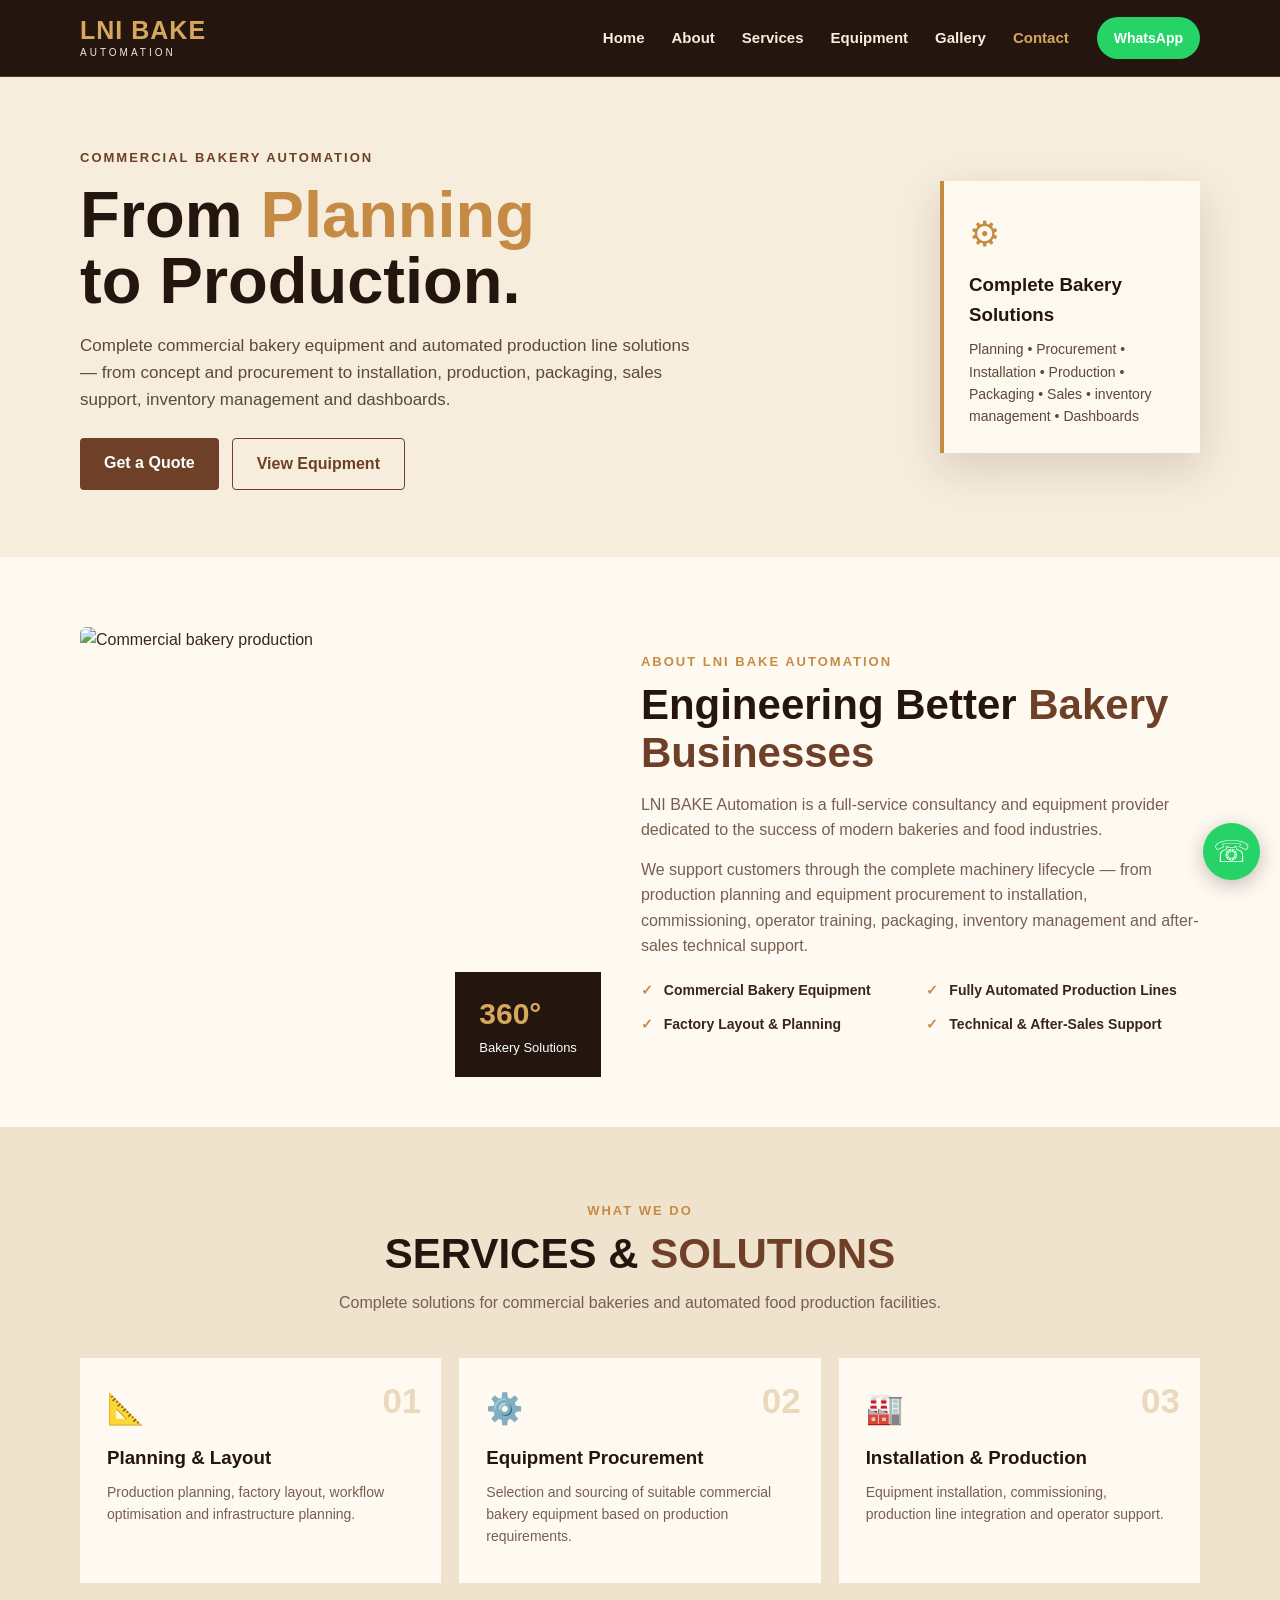
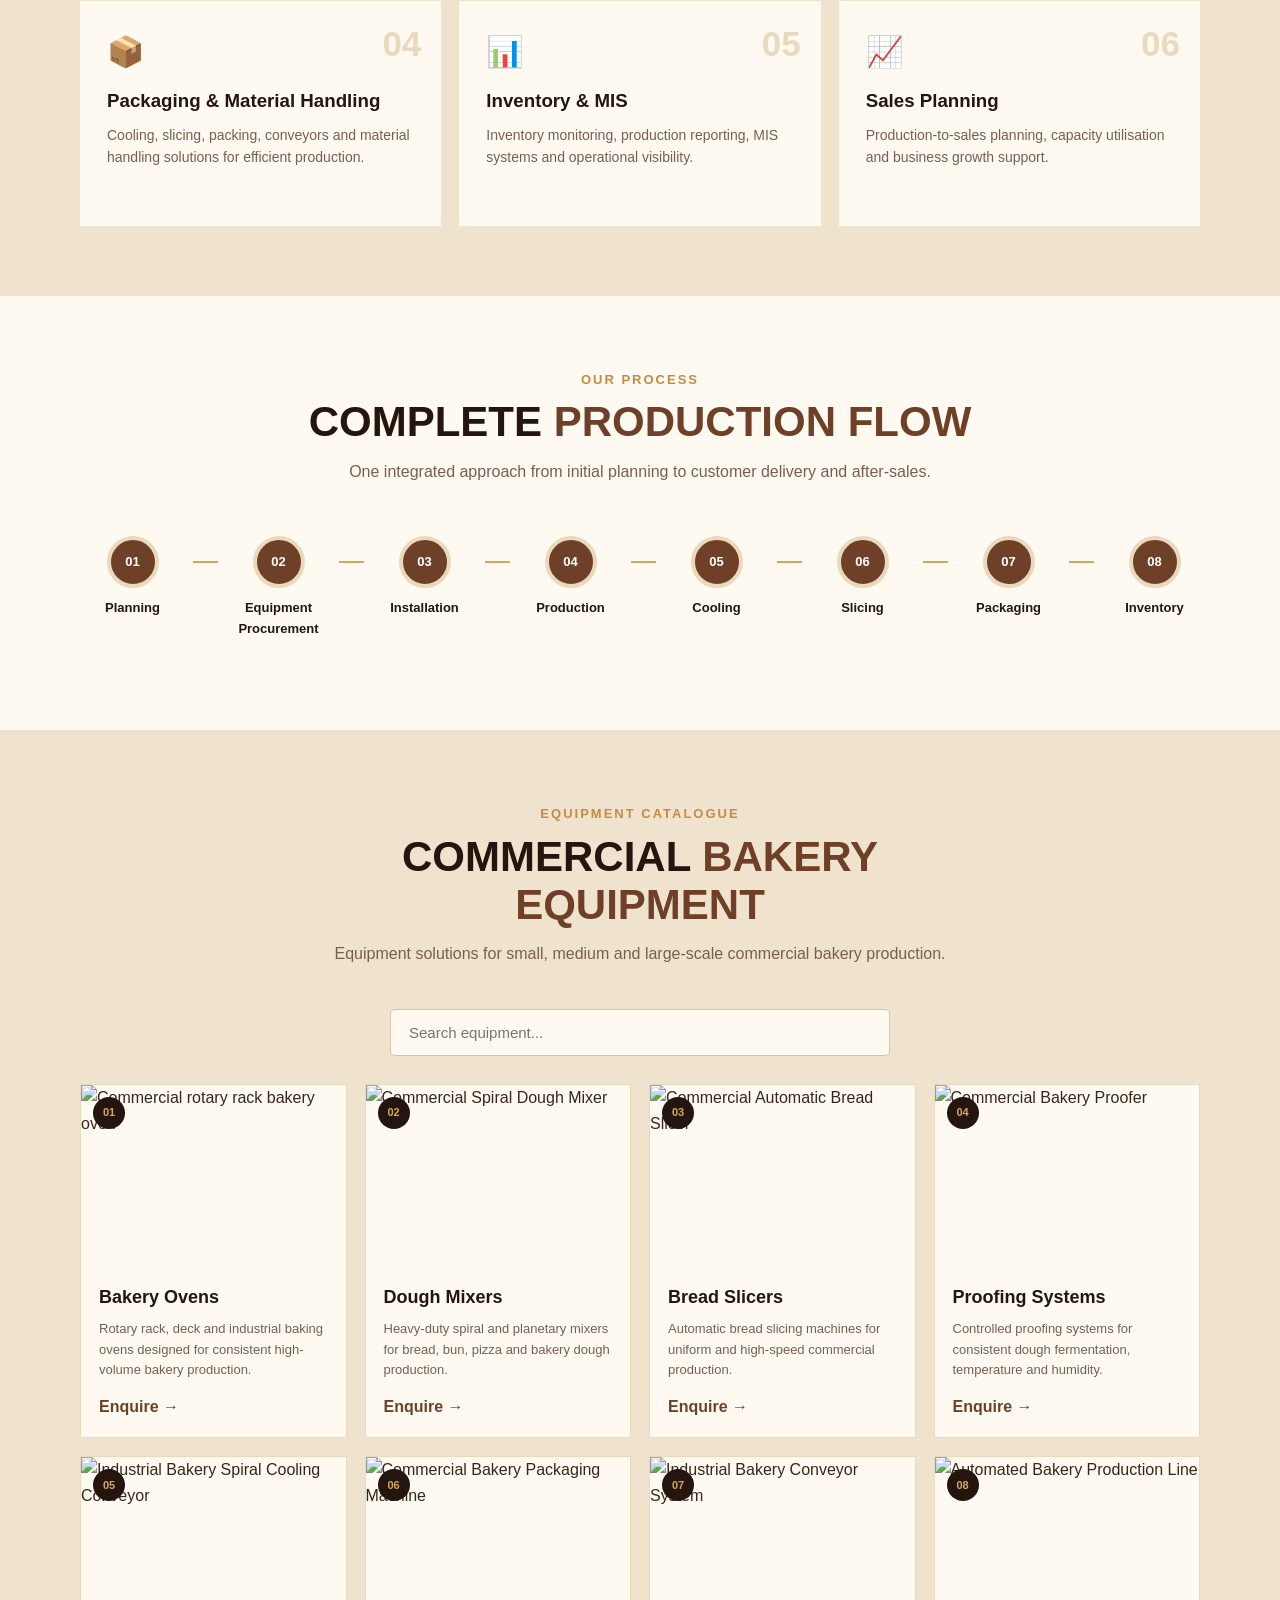
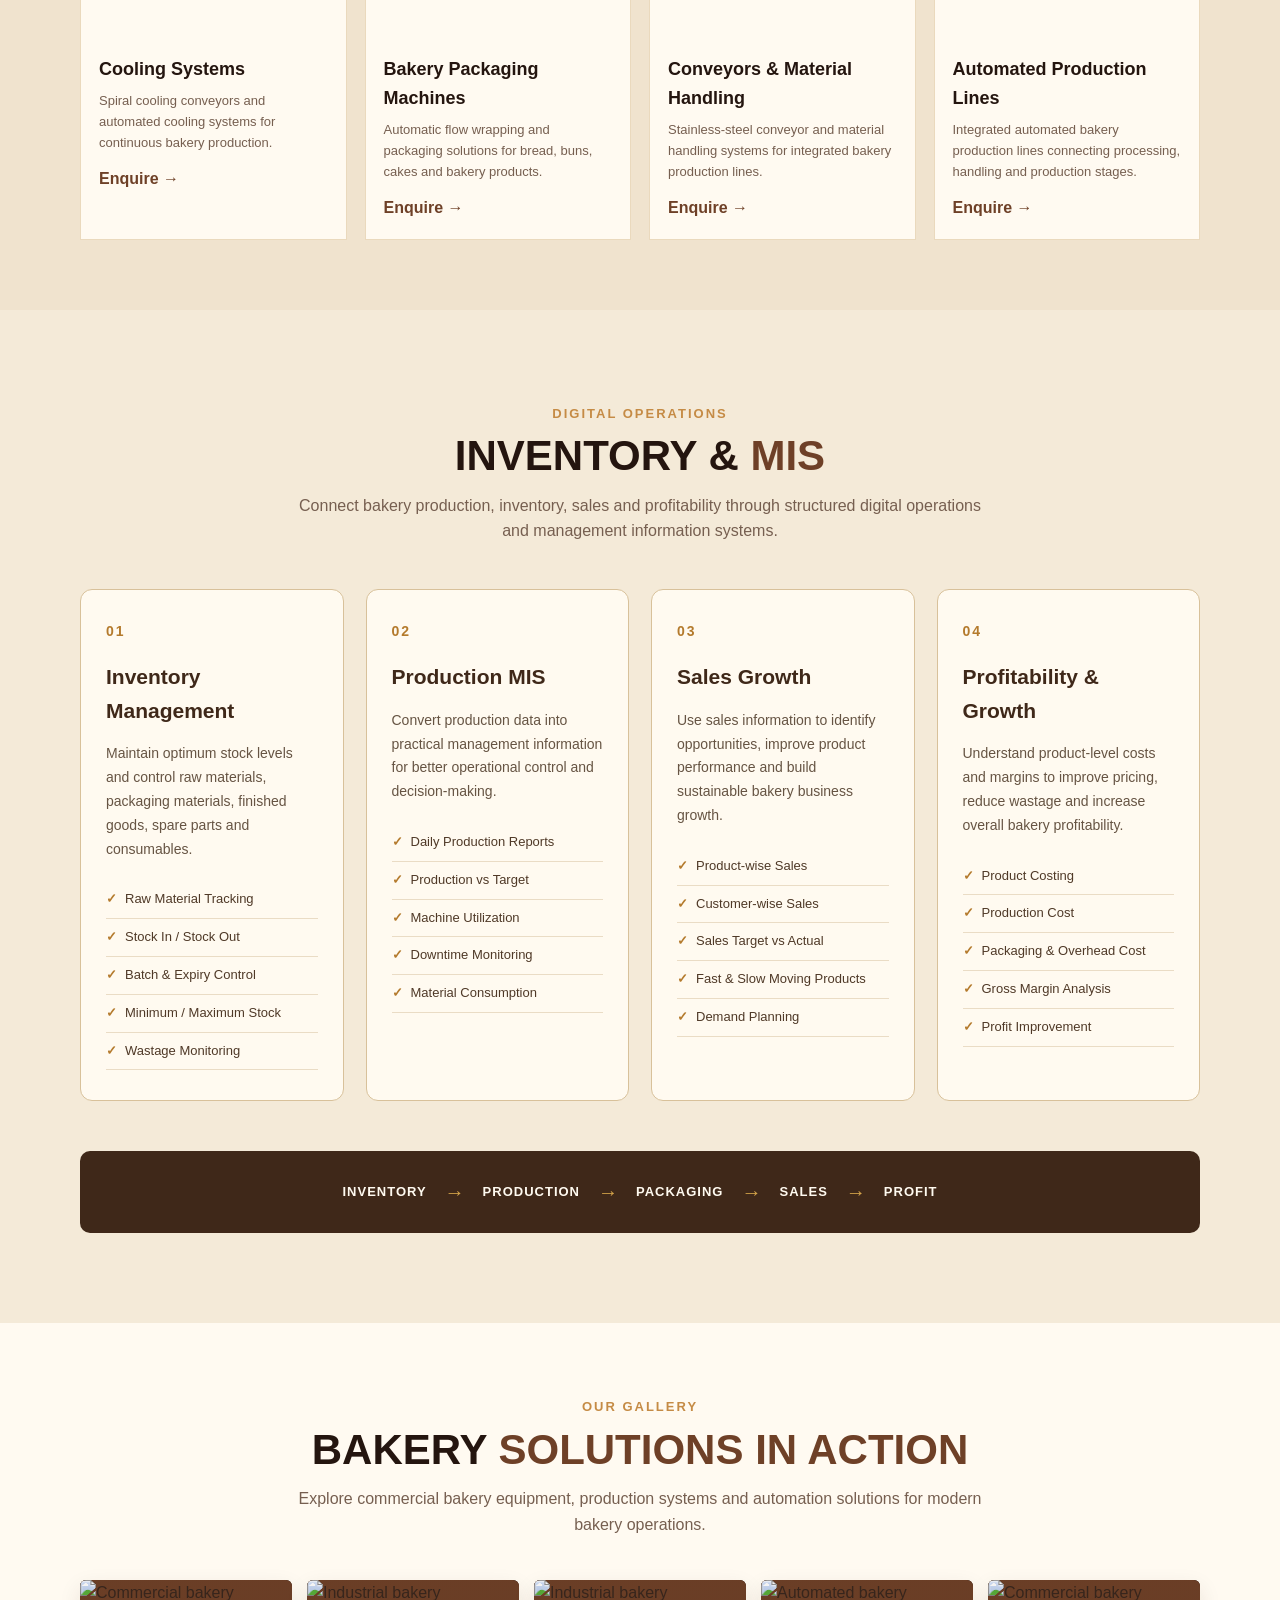
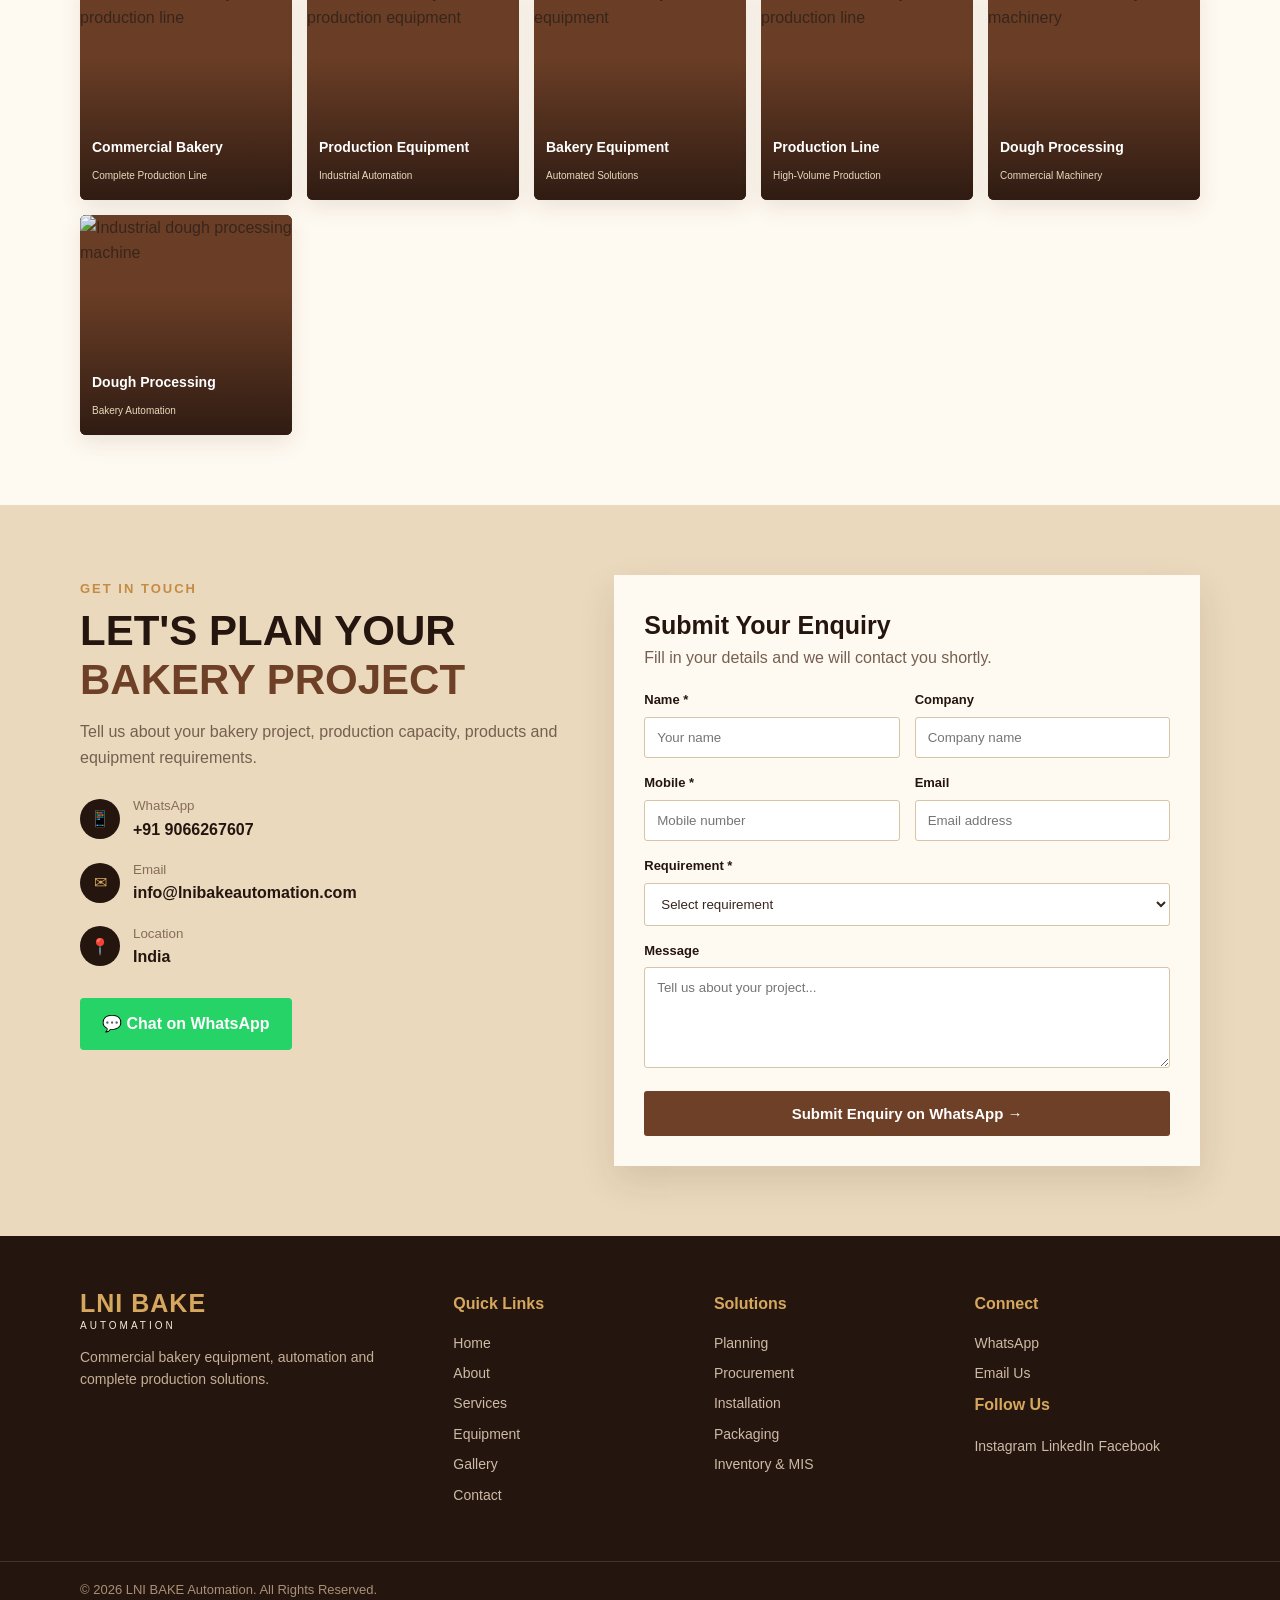
==== commit a90def8b: "Add files via upload" ====
--- a/index.html
+++ b/index.html
@@ -74,7 +74,7 @@
             <p>
                 Complete commercial bakery equipment and automated
                 production line solutions — from concept and procurement
-                to installation, production, packaging, sales support and dashboards.
+                to installation, production, packaging, sales support, inventory management and dashboards.
             </p>
 
             <div class="hero-buttons">
@@ -99,7 +99,7 @@
 
             <p>
                 Planning • Procurement • Installation • Production •
-                Packaging • Sales • Dashboards
+                Packaging • Sales • inventory management • Dashboards
             </p>
 
         </div>
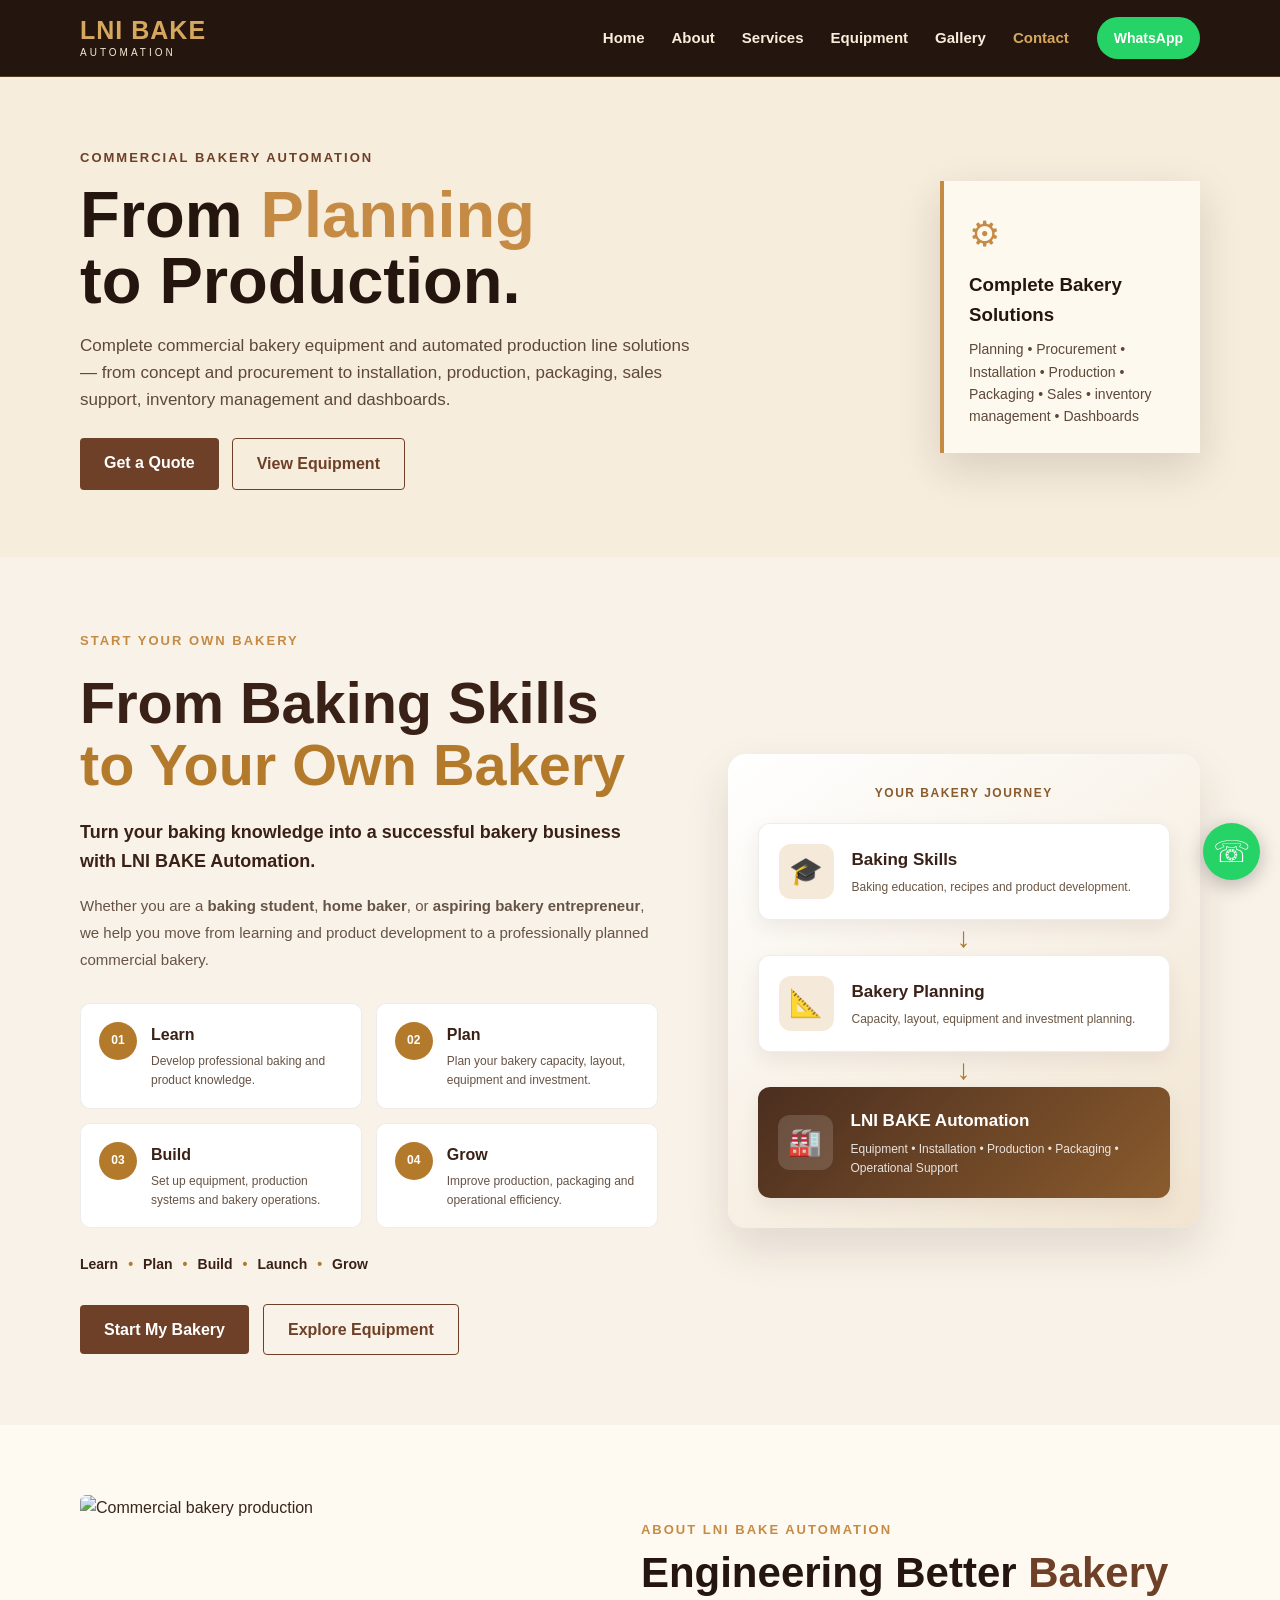
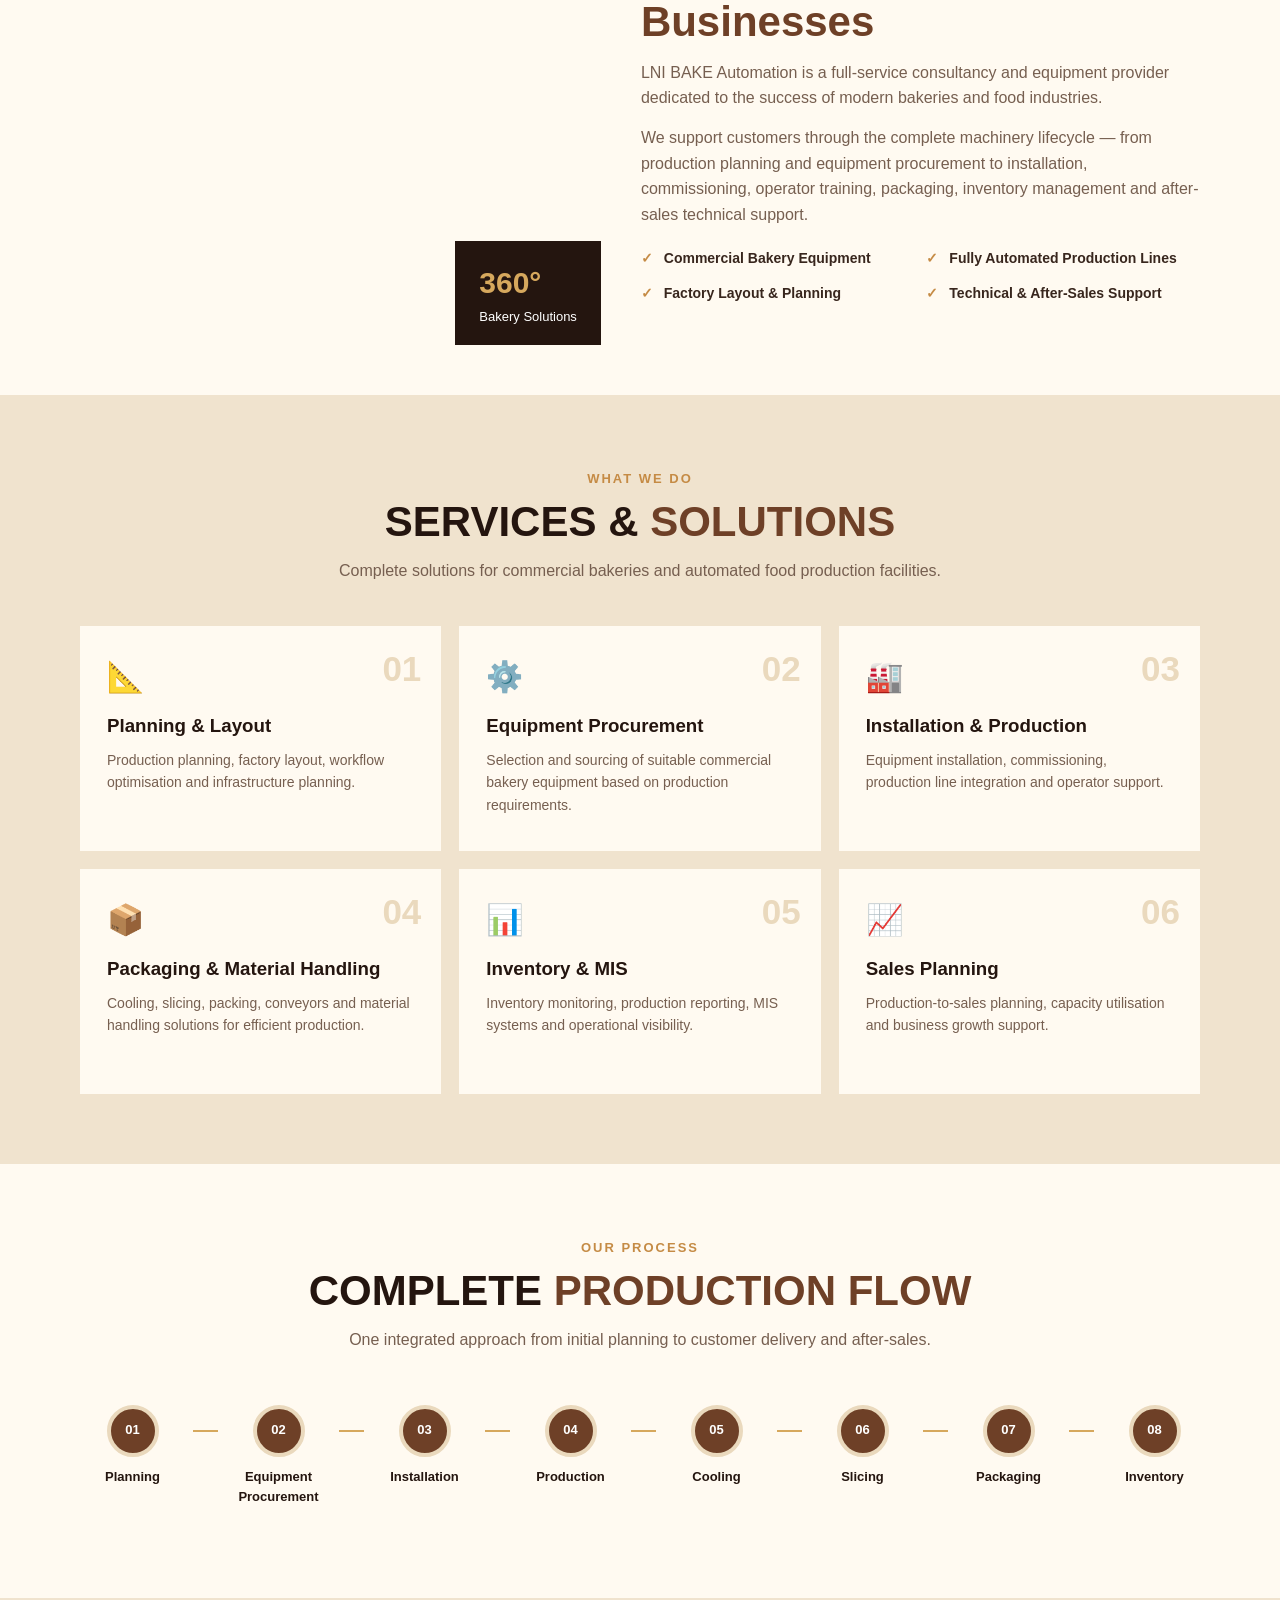
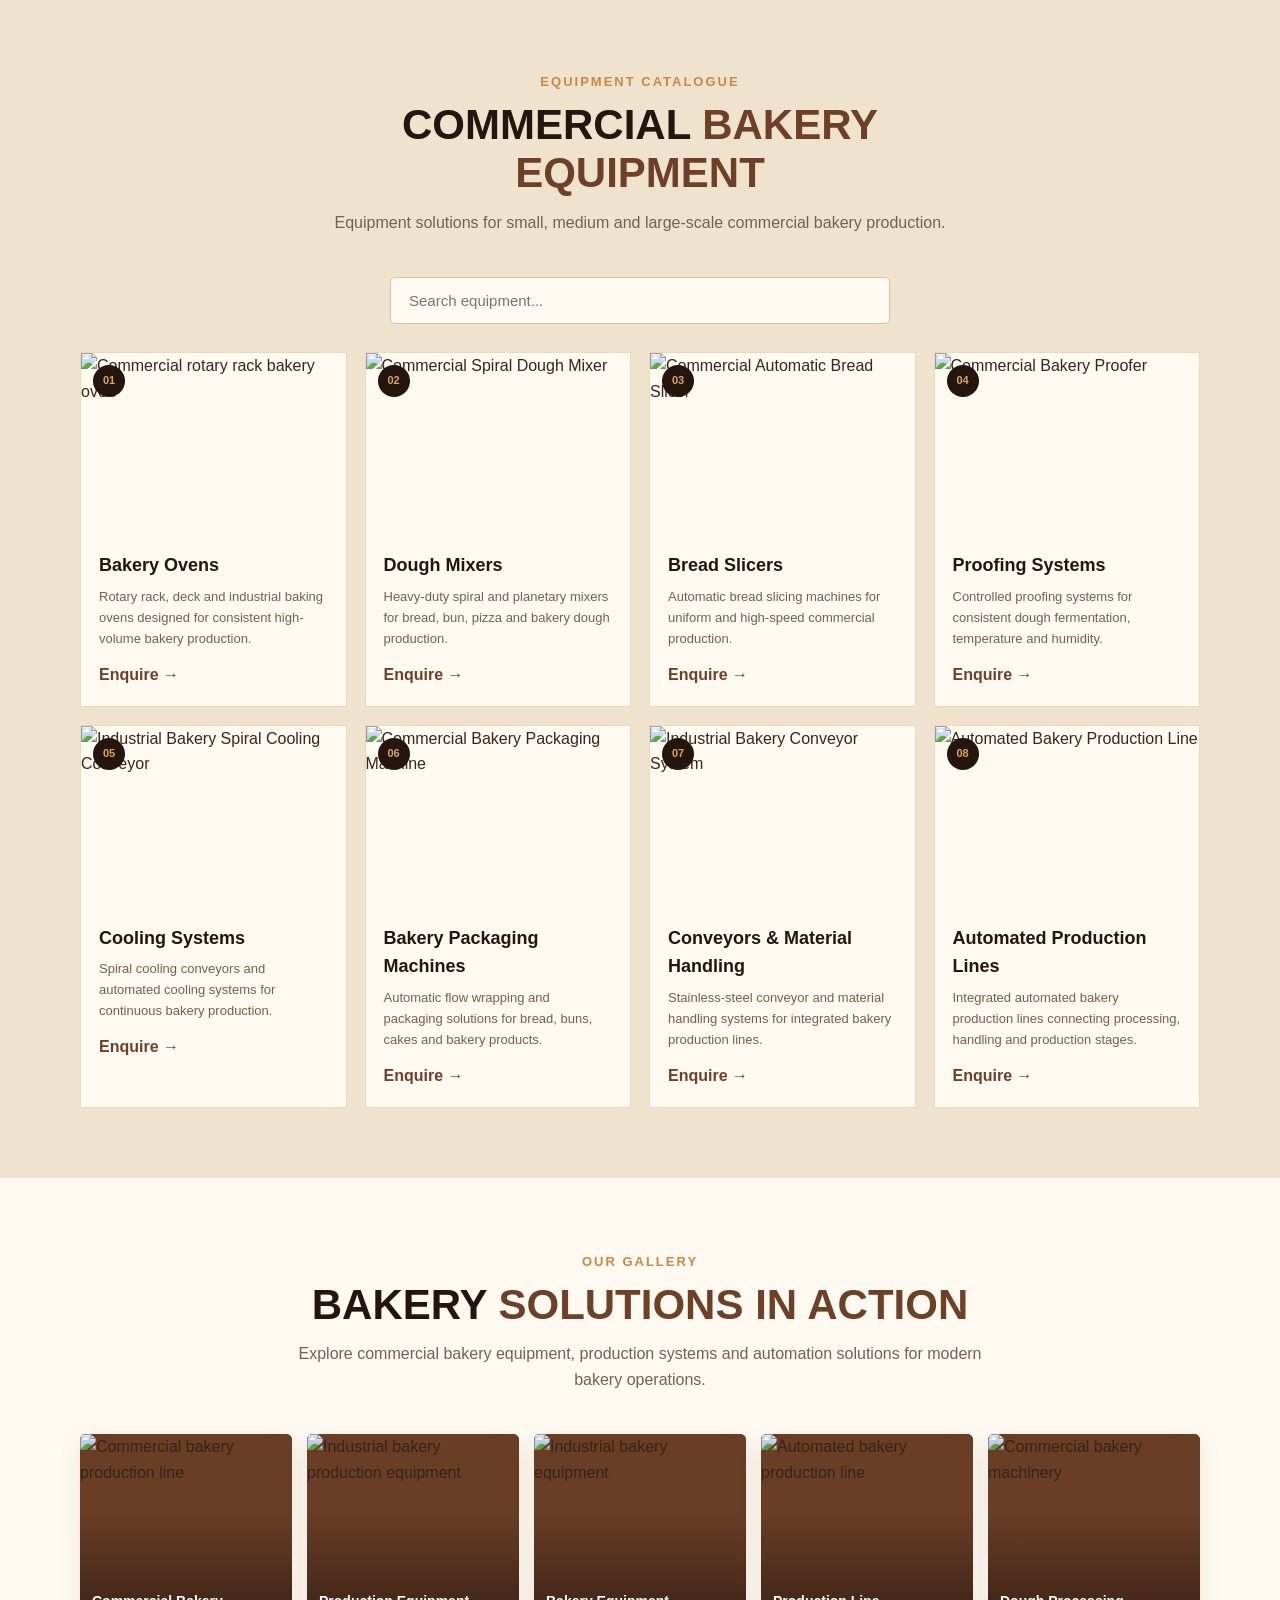
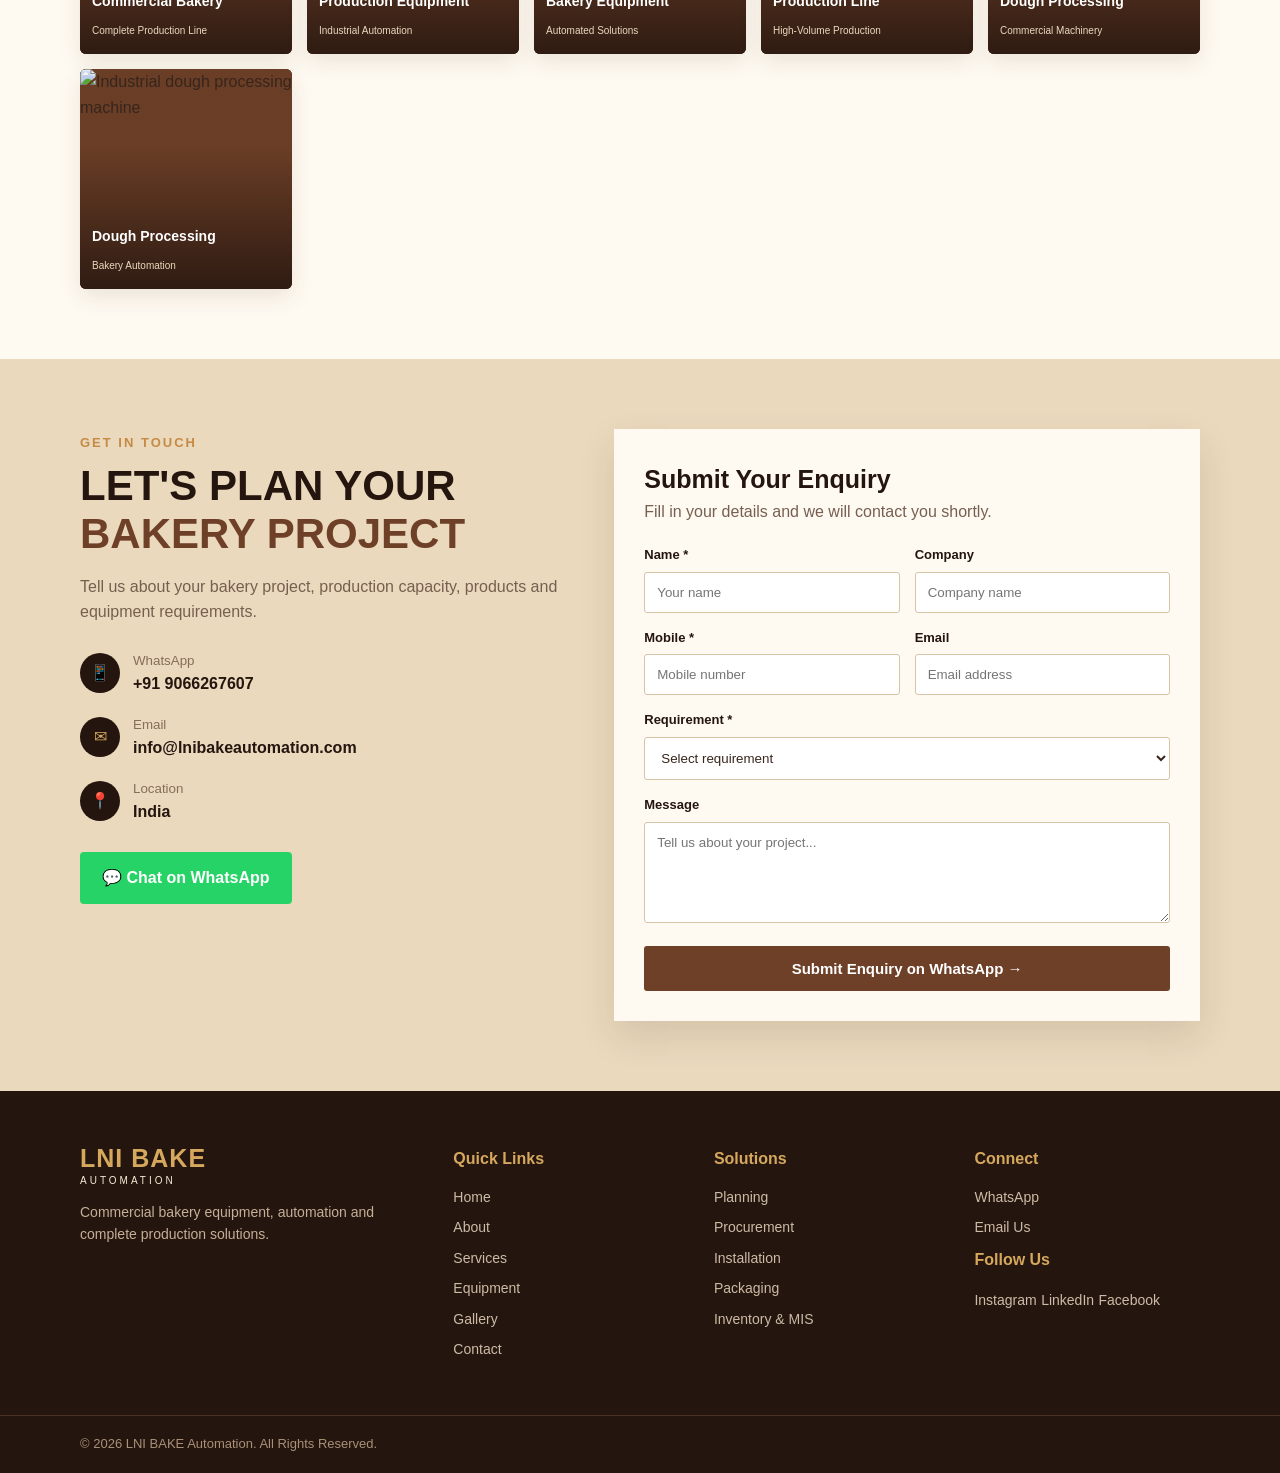
==== commit 2158858c: "Add files via upload" ====
--- a/index.html
+++ b/index.html
@@ -101,6 +101,203 @@
                 Planning • Procurement • Installation • Production •
                 Packaging • Sales • inventory management • Dashboards
             </p>
+
+        </div>
+
+    </div>
+
+</section>
+
+
+<!-- =========================================================
+     FROM BAKING SKILLS TO YOUR OWN BAKERY
+     ========================================================= -->
+
+<section class="bakery-startup section" id="bakery-startup">
+
+    <div class="container">
+
+        <div class="bakery-startup-grid">
+
+            <!-- LEFT CONTENT -->
+            <div class="bakery-startup-content">
+
+                <span class="section-label">
+                    START YOUR OWN BAKERY
+                </span>
+
+                <h2>
+                    From Baking Skills
+                    <span>to Your Own Bakery</span>
+                </h2>
+
+                <p class="startup-intro">
+                    Turn your baking knowledge into a successful bakery
+                    business with LNI BAKE Automation.
+                </p>
+
+                <p>
+                    Whether you are a <strong>baking student</strong>,
+                    <strong>home baker</strong>, or
+                    <strong>aspiring bakery entrepreneur</strong>,
+                    we help you move from learning and product development
+                    to a professionally planned commercial bakery.
+                </p>
+
+                <div class="startup-flow">
+
+                    <div class="startup-flow-item">
+                        <div class="startup-number">01</div>
+                        <div>
+                            <h3>Learn</h3>
+                            <p>
+                                Develop professional baking and product
+                                knowledge.
+                            </p>
+                        </div>
+                    </div>
+
+                    <div class="startup-flow-item">
+                        <div class="startup-number">02</div>
+                        <div>
+                            <h3>Plan</h3>
+                            <p>
+                                Plan your bakery capacity, layout,
+                                equipment and investment.
+                            </p>
+                        </div>
+                    </div>
+
+                    <div class="startup-flow-item">
+                        <div class="startup-number">03</div>
+                        <div>
+                            <h3>Build</h3>
+                            <p>
+                                Set up equipment, production systems
+                                and bakery operations.
+                            </p>
+                        </div>
+                    </div>
+
+                    <div class="startup-flow-item">
+                        <div class="startup-number">04</div>
+                        <div>
+                            <h3>Grow</h3>
+                            <p>
+                                Improve production, packaging and
+                                operational efficiency.
+                            </p>
+                        </div>
+                    </div>
+
+                </div>
+
+                <div class="startup-keywords">
+
+                    <span>Learn</span>
+                    <b>•</b>
+
+                    <span>Plan</span>
+                    <b>•</b>
+
+                    <span>Build</span>
+                    <b>•</b>
+
+                    <span>Launch</span>
+                    <b>•</b>
+
+                    <span>Grow</span>
+
+                </div>
+
+                <div class="startup-actions">
+
+                    <a href="#contact" class="btn btn-primary">
+                        Start My Bakery
+                    </a>
+
+                    <a href="#equipment" class="btn btn-outline">
+                        Explore Equipment
+                    </a>
+
+                </div>
+
+            </div>
+
+
+            <!-- RIGHT SIDE -->
+            <div class="bakery-startup-visual">
+
+                <div class="startup-visual-title">
+                    <span>YOUR BAKERY JOURNEY</span>
+                </div>
+
+                <div class="journey-card">
+
+                    <div class="journey-icon">
+                        🎓
+                    </div>
+
+                    <div class="journey-content">
+                        <h3>Baking Skills</h3>
+
+                        <p>
+                            Baking education, recipes and
+                            product development.
+                        </p>
+                    </div>
+
+                </div>
+
+
+                <div class="journey-line">
+                    <span>↓</span>
+                </div>
+
+
+                <div class="journey-card">
+
+                    <div class="journey-icon">
+                        📐
+                    </div>
+
+                    <div class="journey-content">
+                        <h3>Bakery Planning</h3>
+
+                        <p>
+                            Capacity, layout, equipment and
+                            investment planning.
+                        </p>
+                    </div>
+
+                </div>
+
+
+                <div class="journey-line">
+                    <span>↓</span>
+                </div>
+
+
+                <div class="journey-card highlight">
+
+                    <div class="journey-icon">
+                        🏭
+                    </div>
+
+                    <div class="journey-content">
+
+                        <h3>LNI BAKE Automation</h3>
+
+                        <p>
+                            Equipment • Installation • Production
+                            • Packaging • Operational Support
+                        </p>
+
+                    </div>
+
+                </div>
+
+            </div>
 
         </div>
 
@@ -695,165 +892,6 @@
 
 </section>
 
-
-<!-- ================= INVENTORY & MIS ================= -->
-
-<!-- ================= DIGITAL OPERATIONS ================= -->
-
-<section class="digital-operations section" id="digital">
-
-    <div class="container">
-
-        <div class="section-heading">
-
-            <span class="section-label">
-                DIGITAL OPERATIONS
-            </span>
-
-            <h2>
-                INVENTORY & <span>MIS</span>
-            </h2>
-
-            <p>
-                Connect bakery production, inventory, sales and
-                profitability through structured digital operations
-                and management information systems.
-            </p>
-
-        </div>
-
-
-        <div class="digital-grid">
-
-
-            <!-- INVENTORY -->
-
-            <div class="digital-card">
-
-                <div class="digital-number">01</div>
-
-                <h3>Inventory Management</h3>
-
-                <p>
-                    Maintain optimum stock levels and control raw
-                    materials, packaging materials, finished goods,
-                    spare parts and consumables.
-                </p>
-
-                <ul>
-                    <li>Raw Material Tracking</li>
-                    <li>Stock In / Stock Out</li>
-                    <li>Batch & Expiry Control</li>
-                    <li>Minimum / Maximum Stock</li>
-                    <li>Wastage Monitoring</li>
-                </ul>
-
-            </div>
-
-
-            <!-- MIS -->
-
-            <div class="digital-card">
-
-                <div class="digital-number">02</div>
-
-                <h3>Production MIS</h3>
-
-                <p>
-                    Convert production data into practical
-                    management information for better operational
-                    control and decision-making.
-                </p>
-
-                <ul>
-                    <li>Daily Production Reports</li>
-                    <li>Production vs Target</li>
-                    <li>Machine Utilization</li>
-                    <li>Downtime Monitoring</li>
-                    <li>Material Consumption</li>
-                </ul>
-
-            </div>
-
-
-            <!-- SALES -->
-
-            <div class="digital-card">
-
-                <div class="digital-number">03</div>
-
-                <h3>Sales Growth</h3>
-
-                <p>
-                    Use sales information to identify opportunities,
-                    improve product performance and build sustainable
-                    bakery business growth.
-                </p>
-
-                <ul>
-                    <li>Product-wise Sales</li>
-                    <li>Customer-wise Sales</li>
-                    <li>Sales Target vs Actual</li>
-                    <li>Fast & Slow Moving Products</li>
-                    <li>Demand Planning</li>
-                </ul>
-
-            </div>
-
-
-            <!-- PROFIT -->
-
-            <div class="digital-card">
-
-                <div class="digital-number">04</div>
-
-                <h3>Profitability & Growth</h3>
-
-                <p>
-                    Understand product-level costs and margins to
-                    improve pricing, reduce wastage and increase
-                    overall bakery profitability.
-                </p>
-
-                <ul>
-                    <li>Product Costing</li>
-                    <li>Production Cost</li>
-                    <li>Packaging & Overhead Cost</li>
-                    <li>Gross Margin Analysis</li>
-                    <li>Profit Improvement</li>
-                </ul>
-
-            </div>
-
-
-        </div>
-
-
-        <!-- BUSINESS FLOW -->
-
-        <div class="digital-flow">
-
-            <span>INVENTORY</span>
-            <b>→</b>
-
-            <span>PRODUCTION</span>
-            <b>→</b>
-
-            <span>PACKAGING</span>
-            <b>→</b>
-
-            <span>SALES</span>
-            <b>→</b>
-
-            <span>PROFIT</span>
-
-        </div>
-
-    </div>
-
-</section>
-
-
 <!-- ================= GALLERY ================= -->
 
 <section class="gallery section" id="gallery">
--- a/style.css
+++ b/style.css
@@ -1263,3 +1263,445 @@
     }
 
 }
+
+/* =========================================================
+   FROM BAKING SKILLS TO YOUR OWN BAKERY
+   ========================================================= */
+
+.bakery-startup {
+    background: #f8f2e8;
+    overflow: hidden;
+}
+
+.bakery-startup-grid {
+    display: grid;
+
+    grid-template-columns:
+        minmax(0, 1.1fr)
+        minmax(380px, 0.9fr);
+
+    gap: 70px;
+
+    align-items: center;
+}
+
+
+/* =========================================================
+   LEFT CONTENT
+   ========================================================= */
+
+.bakery-startup-content h2 {
+    font-size: clamp(36px, 4.5vw, 58px);
+
+    line-height: 1.08;
+
+    color: #3a2117;
+
+    margin: 12px 0 22px;
+}
+
+.bakery-startup-content h2 span {
+    display: block;
+
+    color: #b47a2c;
+}
+
+.bakery-startup-content p {
+    color: #675345;
+
+    font-size: 15px;
+
+    line-height: 1.8;
+
+    margin-bottom: 16px;
+}
+
+.bakery-startup-content .startup-intro {
+    color: #3a2117;
+
+    font-size: 18px;
+
+    font-weight: 600;
+
+    line-height: 1.6;
+
+    max-width: 700px;
+}
+
+
+/* =========================================================
+   FOUR STEP FLOW
+   ========================================================= */
+
+.startup-flow {
+    display: grid;
+
+    grid-template-columns: repeat(2, 1fr);
+
+    gap: 14px;
+
+    margin-top: 30px;
+}
+
+.startup-flow-item {
+    display: flex;
+
+    align-items: flex-start;
+
+    gap: 14px;
+
+    padding: 18px;
+
+    background: #ffffff;
+
+    border-radius: 10px;
+
+    border: 1px solid rgba(58, 33, 23, 0.08);
+
+    transition:
+        transform 0.3s ease,
+        box-shadow 0.3s ease;
+}
+
+.startup-flow-item:hover {
+    transform: translateY(-4px);
+
+    box-shadow:
+        0 12px 28px rgba(58, 33, 23, 0.10);
+}
+
+.startup-number {
+    flex: 0 0 38px;
+
+    width: 38px;
+    height: 38px;
+
+    display: flex;
+
+    align-items: center;
+    justify-content: center;
+
+    border-radius: 50%;
+
+    background: #b47a2c;
+
+    color: #ffffff;
+
+    font-size: 12px;
+
+    font-weight: 700;
+}
+
+.startup-flow-item h3 {
+    color: #3a2117;
+
+    font-size: 16px;
+
+    margin: 0 0 5px;
+}
+
+.startup-flow-item p {
+    font-size: 12px;
+
+    line-height: 1.55;
+
+    margin: 0;
+}
+
+
+/* =========================================================
+   KEYWORDS
+   ========================================================= */
+
+.startup-keywords {
+    display: flex;
+
+    align-items: center;
+
+    gap: 10px;
+
+    flex-wrap: wrap;
+
+    margin-top: 25px;
+
+    color: #3a2117;
+
+    font-size: 14px;
+
+    font-weight: 700;
+}
+
+.startup-keywords b {
+    color: #b47a2c;
+}
+
+
+/* =========================================================
+   BUTTONS
+   ========================================================= */
+
+.startup-actions {
+    display: flex;
+
+    align-items: center;
+
+    gap: 14px;
+
+    flex-wrap: wrap;
+
+    margin-top: 28px;
+}
+
+
+/* =========================================================
+   RIGHT VISUAL
+   ========================================================= */
+
+.bakery-startup-visual {
+    position: relative;
+
+    padding: 30px;
+
+    border-radius: 18px;
+
+    background:
+        linear-gradient(
+            145deg,
+            #ffffff,
+            #f1e4d0
+        );
+
+    box-shadow:
+        0 20px 45px rgba(58, 33, 23, 0.12);
+}
+
+.startup-visual-title {
+    text-align: center;
+
+    margin-bottom: 20px;
+
+    color: #8a5b2d;
+
+    font-size: 12px;
+
+    font-weight: 800;
+
+    letter-spacing: 1.5px;
+}
+
+
+/* =========================================================
+   JOURNEY CARDS
+   ========================================================= */
+
+.journey-card {
+    display: flex;
+
+    align-items: center;
+
+    gap: 18px;
+
+    padding: 20px;
+
+    background: #ffffff;
+
+    border-radius: 12px;
+
+    border: 1px solid rgba(58, 33, 23, 0.08);
+
+    box-shadow:
+        0 8px 20px rgba(58, 33, 23, 0.07);
+}
+
+.journey-card.highlight {
+    background:
+        linear-gradient(
+            135deg,
+            #4b2e1f,
+            #8a5b2d
+        );
+
+    color: #ffffff;
+
+    border: none;
+}
+
+.journey-icon {
+    flex: 0 0 55px;
+
+    width: 55px;
+    height: 55px;
+
+    display: flex;
+
+    align-items: center;
+    justify-content: center;
+
+    border-radius: 12px;
+
+    background: #f5ead9;
+
+    font-size: 27px;
+}
+
+.journey-card.highlight .journey-icon {
+    background: rgba(255,255,255,0.15);
+}
+
+.journey-content h3 {
+    color: #3a2117;
+
+    font-size: 17px;
+
+    margin: 0 0 5px;
+}
+
+.journey-card.highlight .journey-content h3 {
+    color: #ffffff;
+}
+
+.journey-content p {
+    color: #6b5644;
+
+    font-size: 12px;
+
+    line-height: 1.6;
+
+    margin: 0;
+}
+
+.journey-card.highlight .journey-content p {
+    color: rgba(255,255,255,0.85);
+}
+
+
+/* =========================================================
+   JOURNEY ARROW
+   ========================================================= */
+
+.journey-line {
+    display: flex;
+
+    justify-content: center;
+
+    height: 35px;
+
+    align-items: center;
+}
+
+.journey-line span {
+    color: #b47a2c;
+
+    font-size: 28px;
+
+    font-weight: 700;
+}
+
+
+/* =========================================================
+   TABLET
+   ========================================================= */
+
+@media (max-width: 1000px) {
+
+    .bakery-startup-grid {
+        grid-template-columns: 1fr;
+
+        gap: 45px;
+    }
+
+    .bakery-startup-content {
+        max-width: 850px;
+    }
+
+    .bakery-startup-visual {
+        max-width: 700px;
+
+        width: 100%;
+
+        margin: 0 auto;
+    }
+
+}
+
+
+/* =========================================================
+   MOBILE
+   ========================================================= */
+
+@media (max-width: 650px) {
+
+    .bakery-startup-grid {
+        gap: 35px;
+    }
+
+    .bakery-startup-content h2 {
+        font-size: 36px;
+    }
+
+    .bakery-startup-content .startup-intro {
+        font-size: 16px;
+    }
+
+    .startup-flow {
+        grid-template-columns: 1fr;
+    }
+
+    .startup-flow-item {
+        padding: 15px;
+    }
+
+    .startup-keywords {
+        gap: 7px;
+
+        font-size: 13px;
+    }
+
+    .startup-actions {
+        flex-direction: column;
+
+        align-items: stretch;
+    }
+
+    .startup-actions .btn {
+        width: 100%;
+
+        text-align: center;
+    }
+
+    .bakery-startup-visual {
+        padding: 20px 15px;
+    }
+
+    .journey-card {
+        padding: 16px;
+
+        gap: 12px;
+    }
+
+    .journey-icon {
+        flex: 0 0 45px;
+
+        width: 45px;
+        height: 45px;
+
+        font-size: 22px;
+    }
+
+}
+
+.startup-flow-item,
+.journey-card {
+    opacity: 0;
+    transform: translateY(18px);
+    transition:
+        opacity 0.6s ease,
+        transform 0.6s ease,
+        box-shadow 0.3s ease;
+}
+
+.startup-flow-item.startup-visible,
+.journey-card.startup-visible {
+    opacity: 1;
+    transform: translateY(0);
+}
